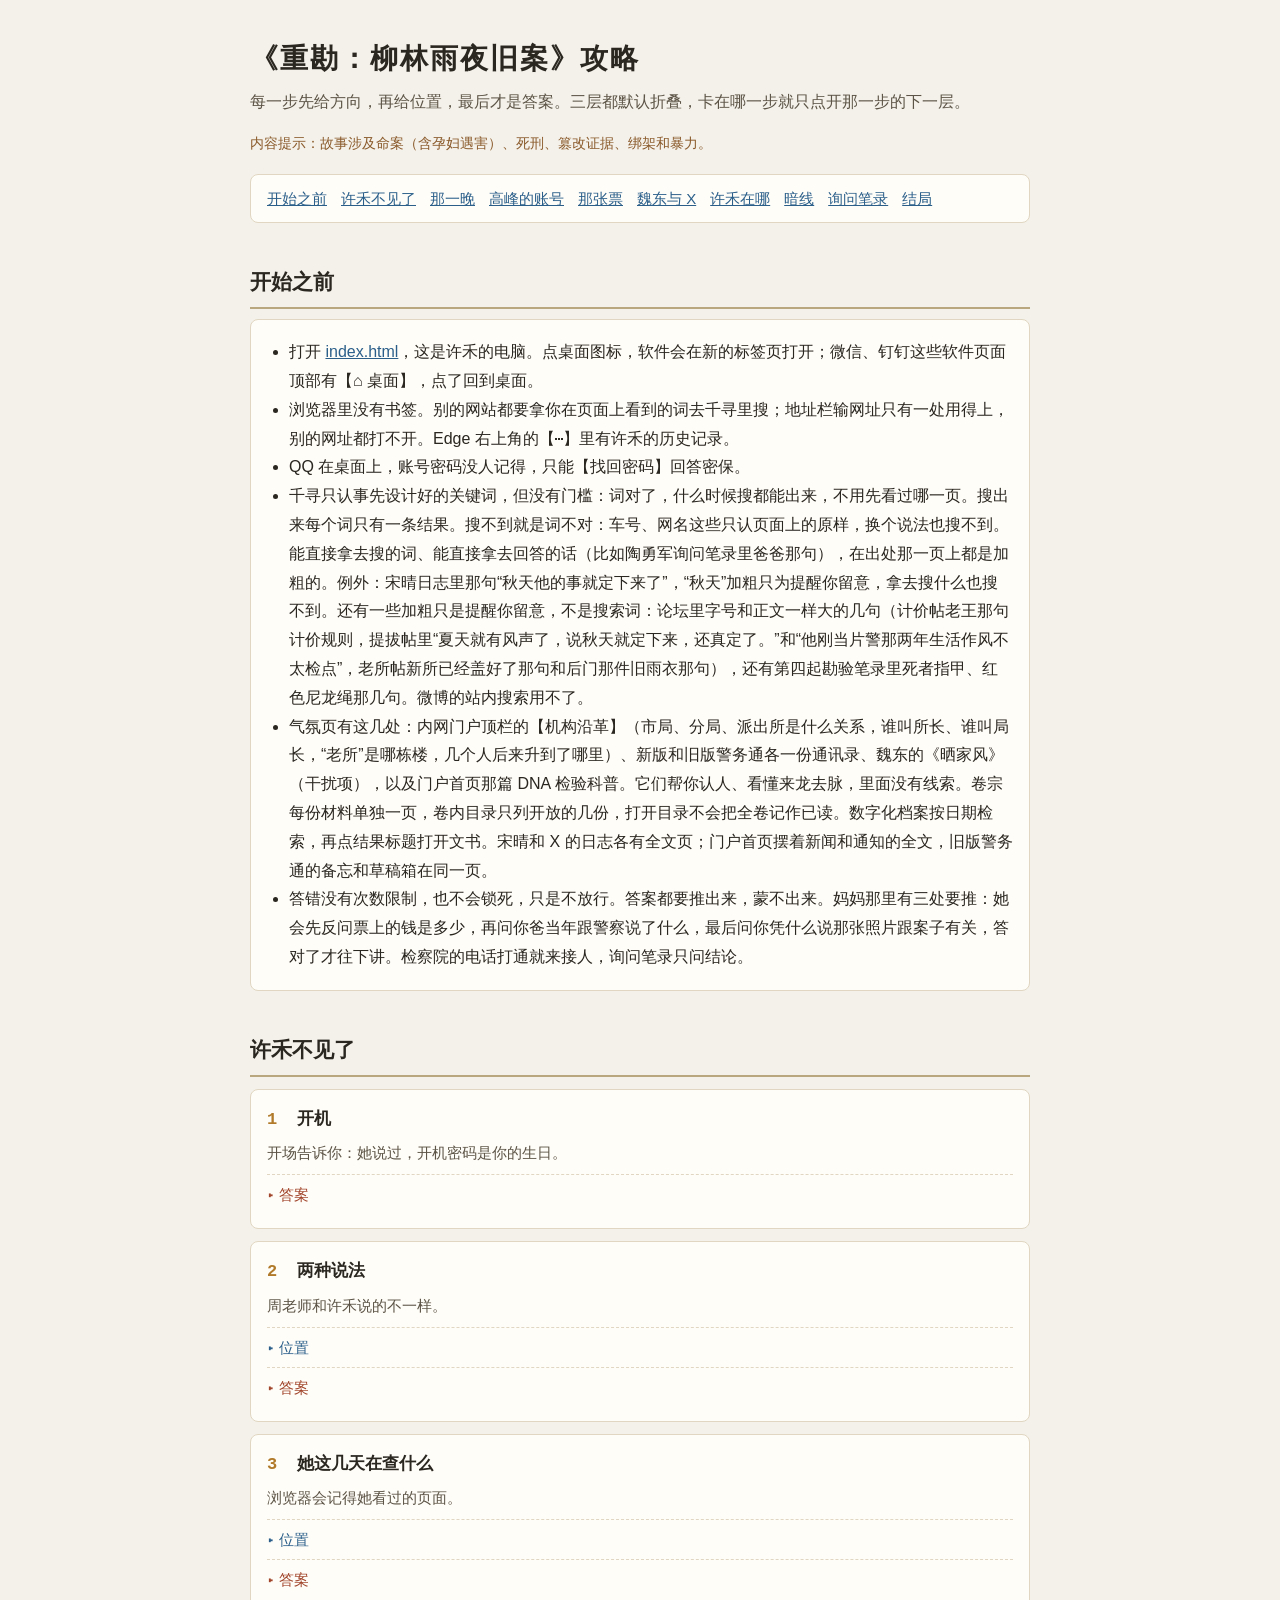
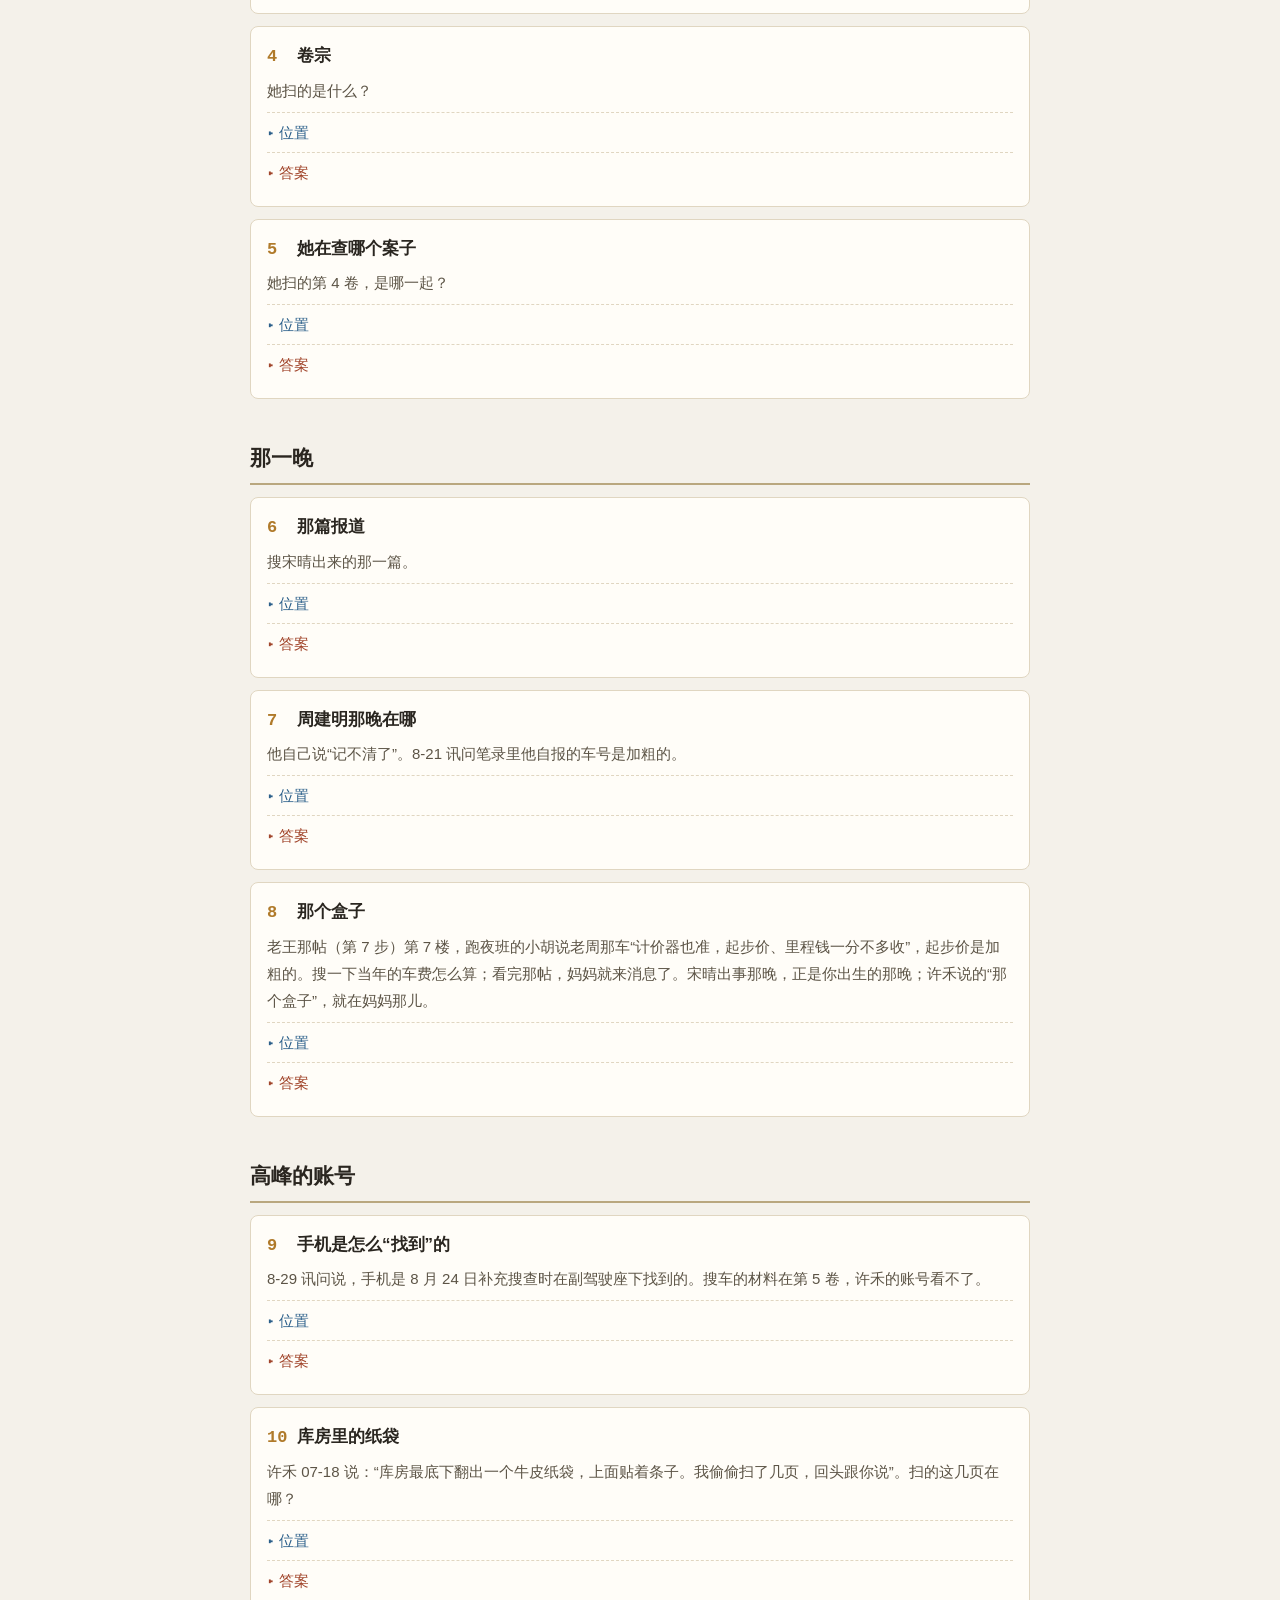
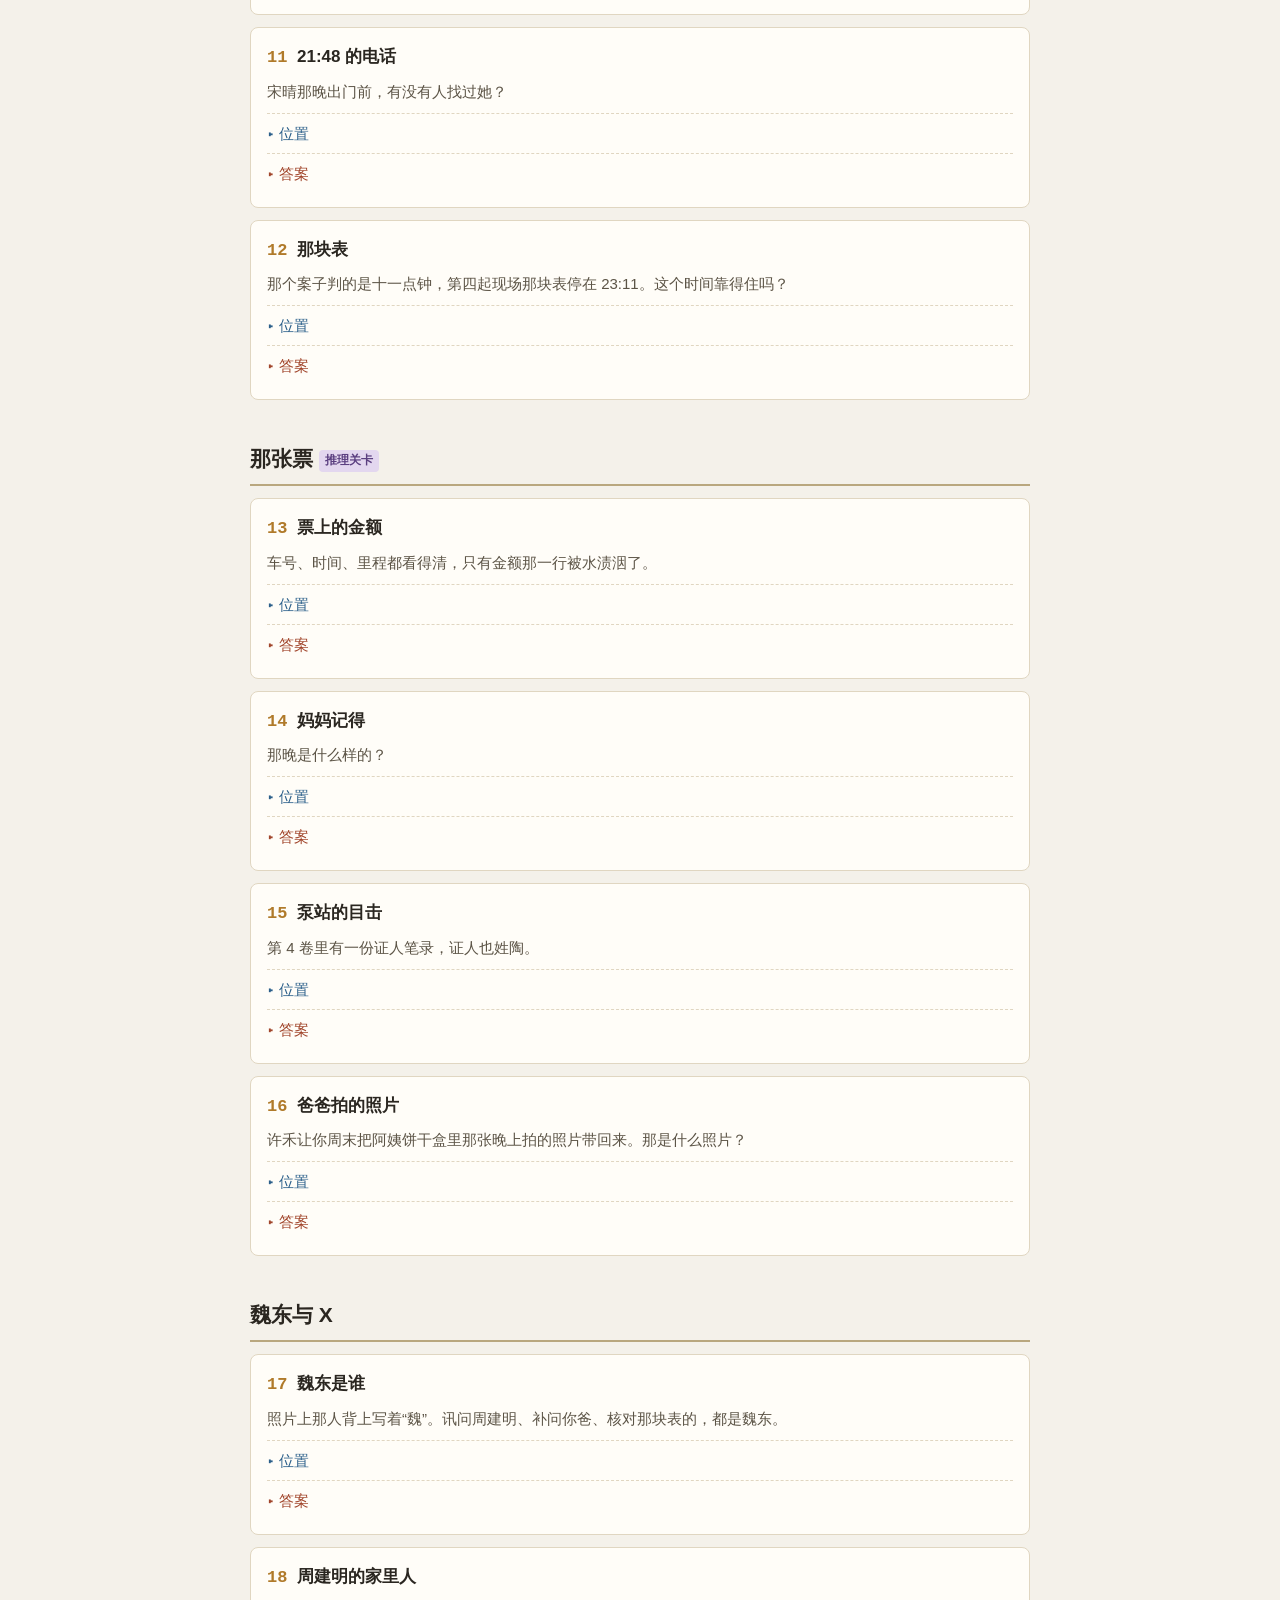
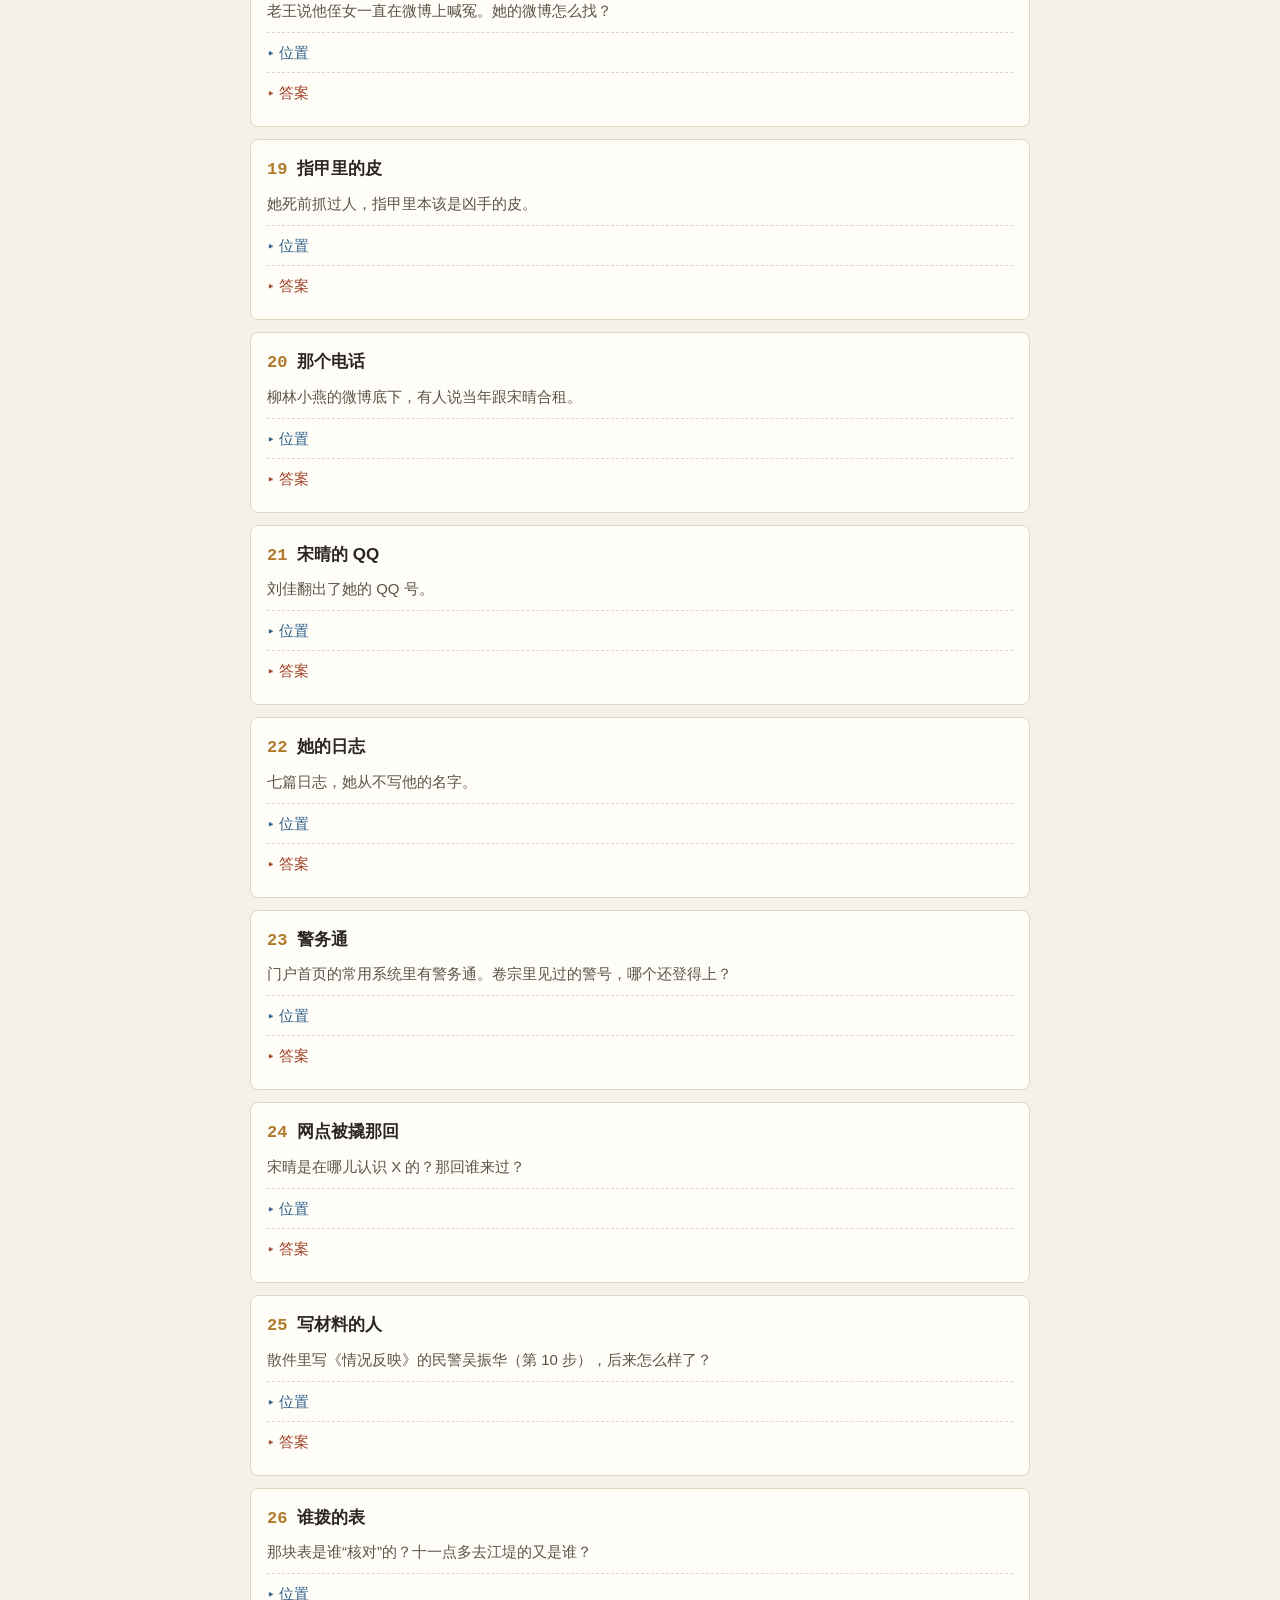
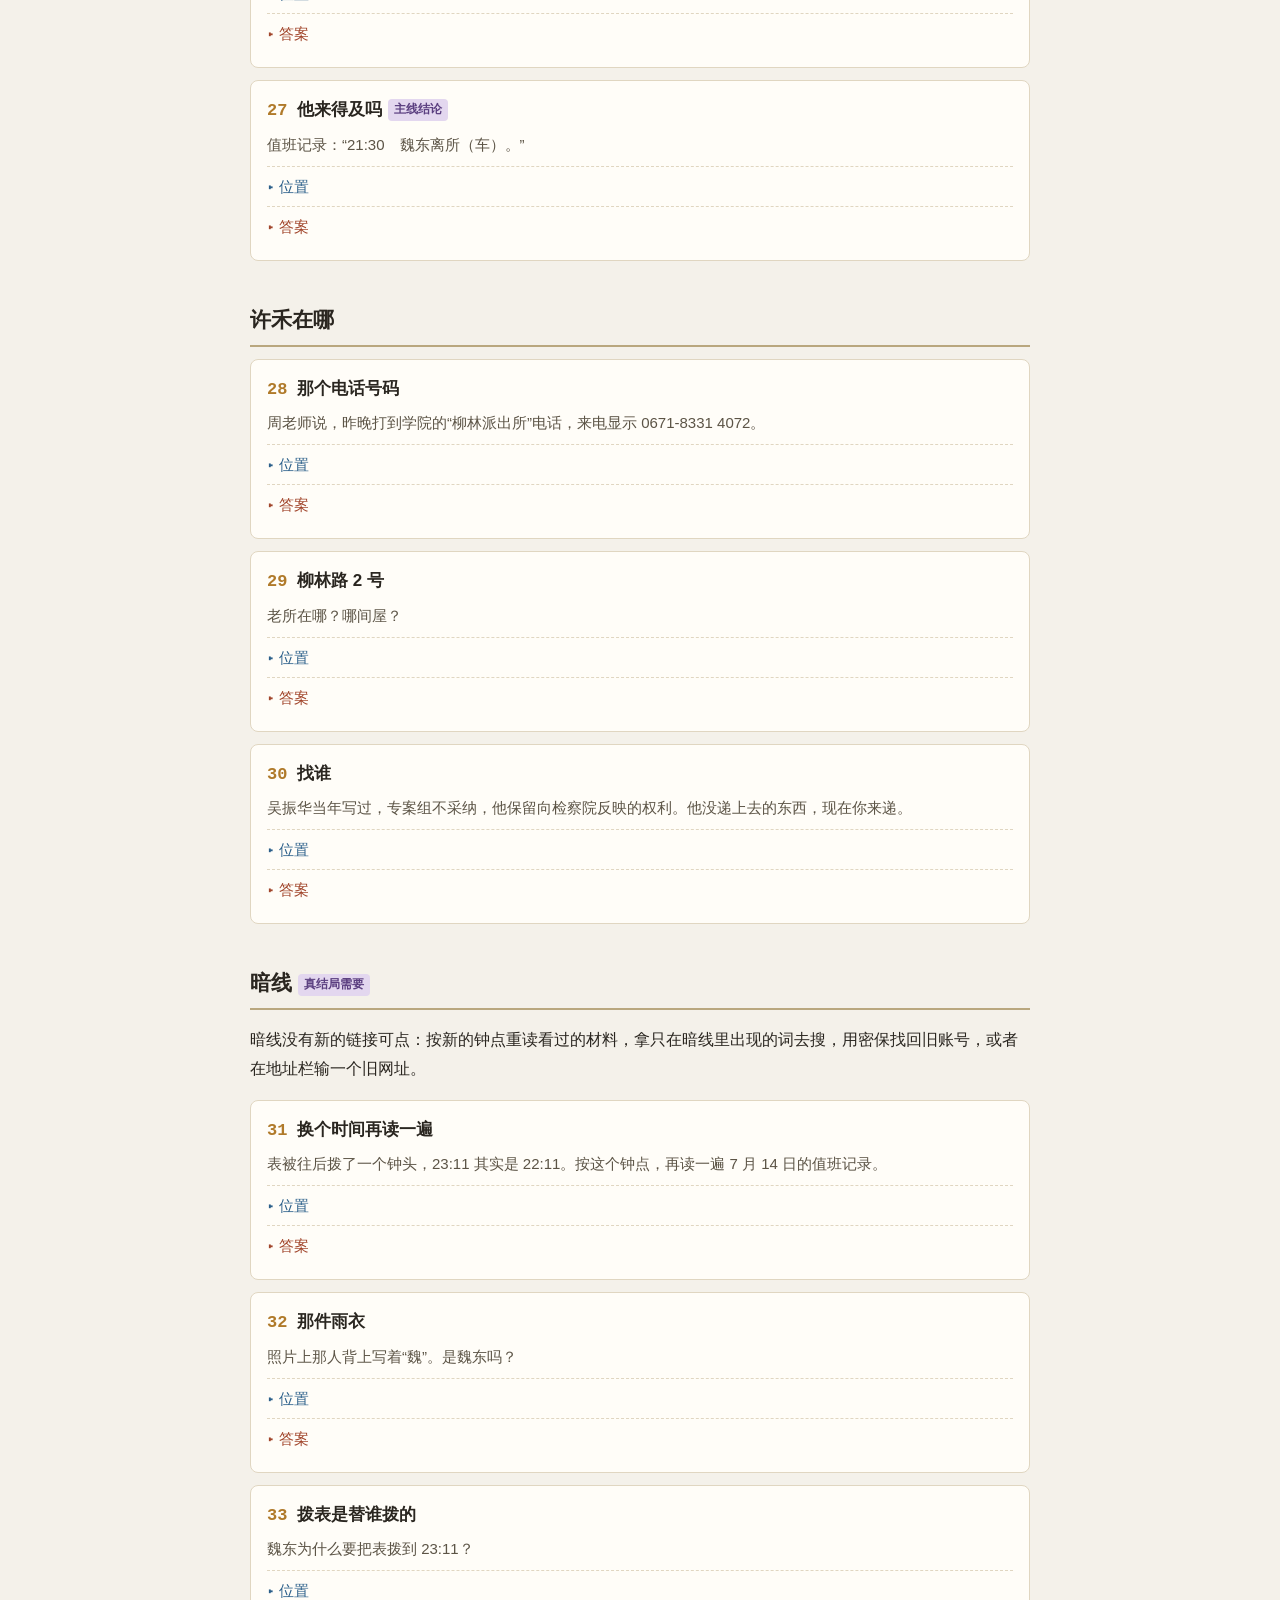
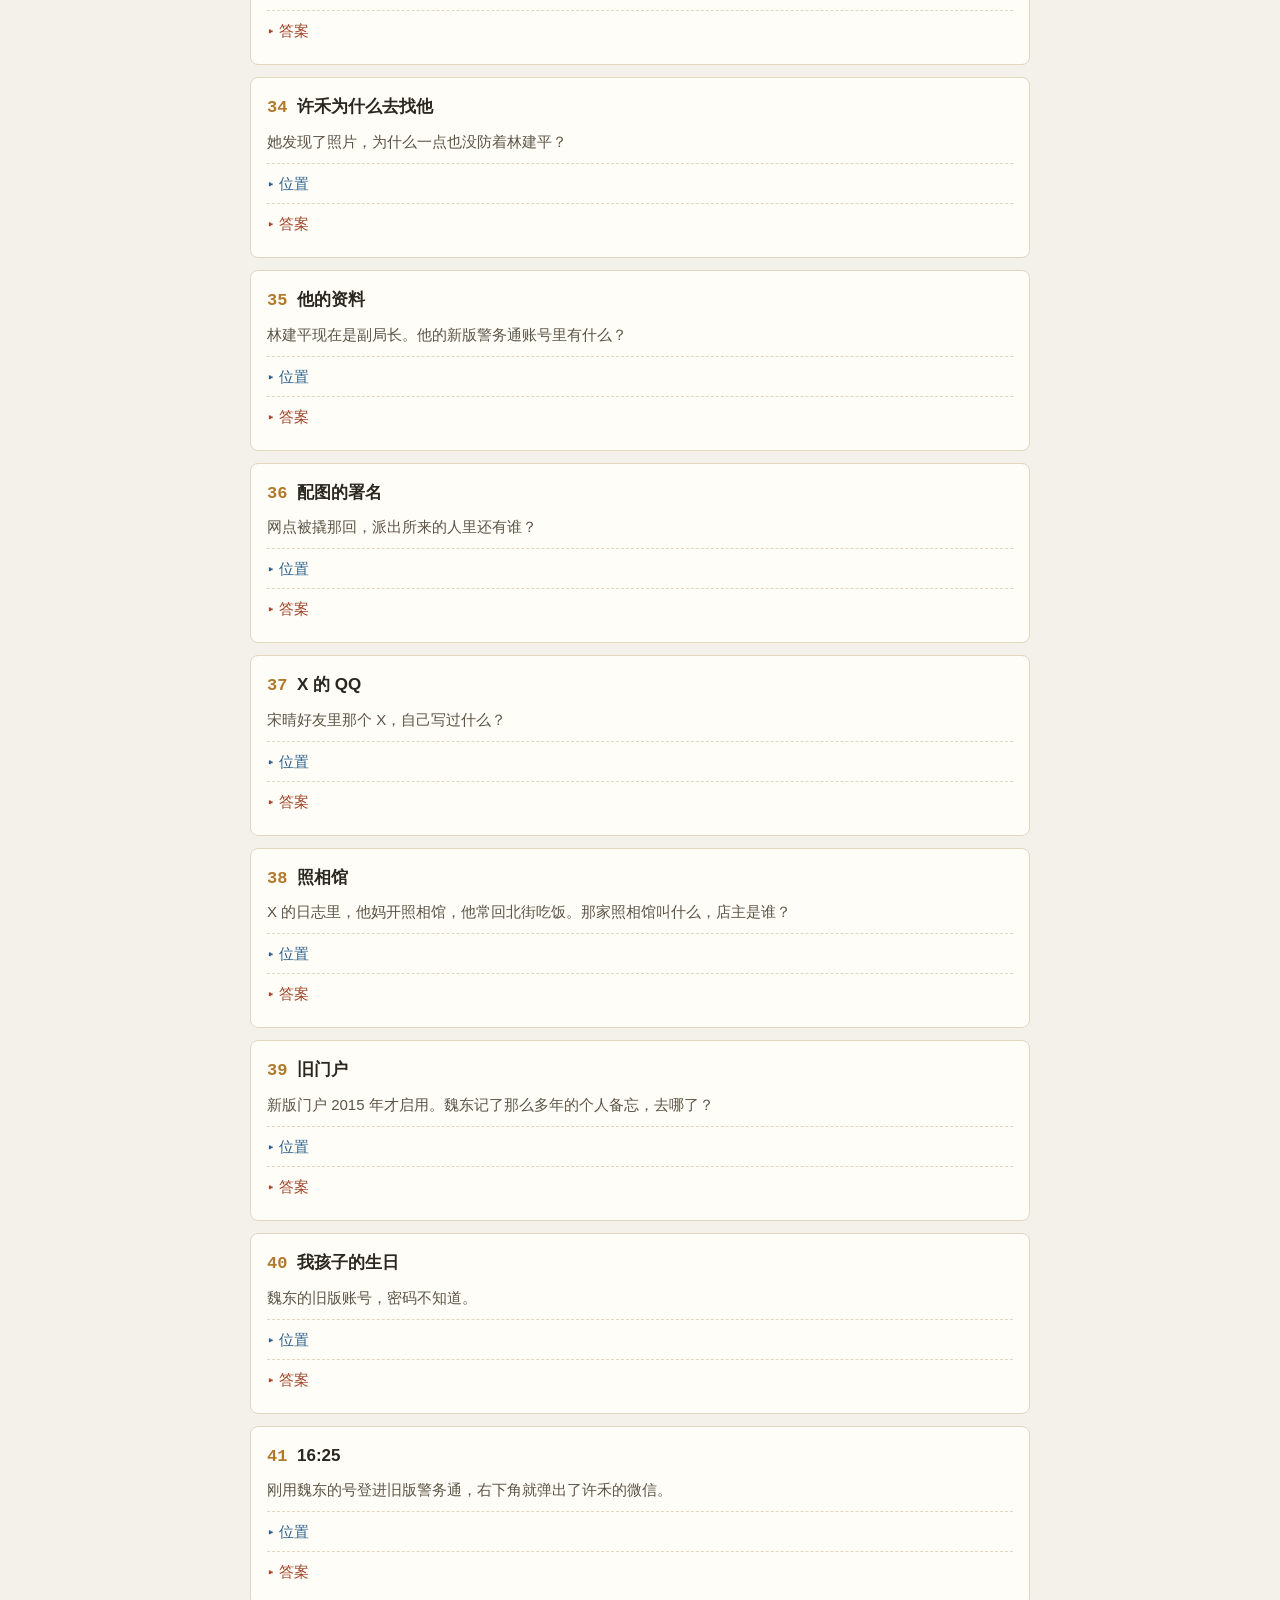
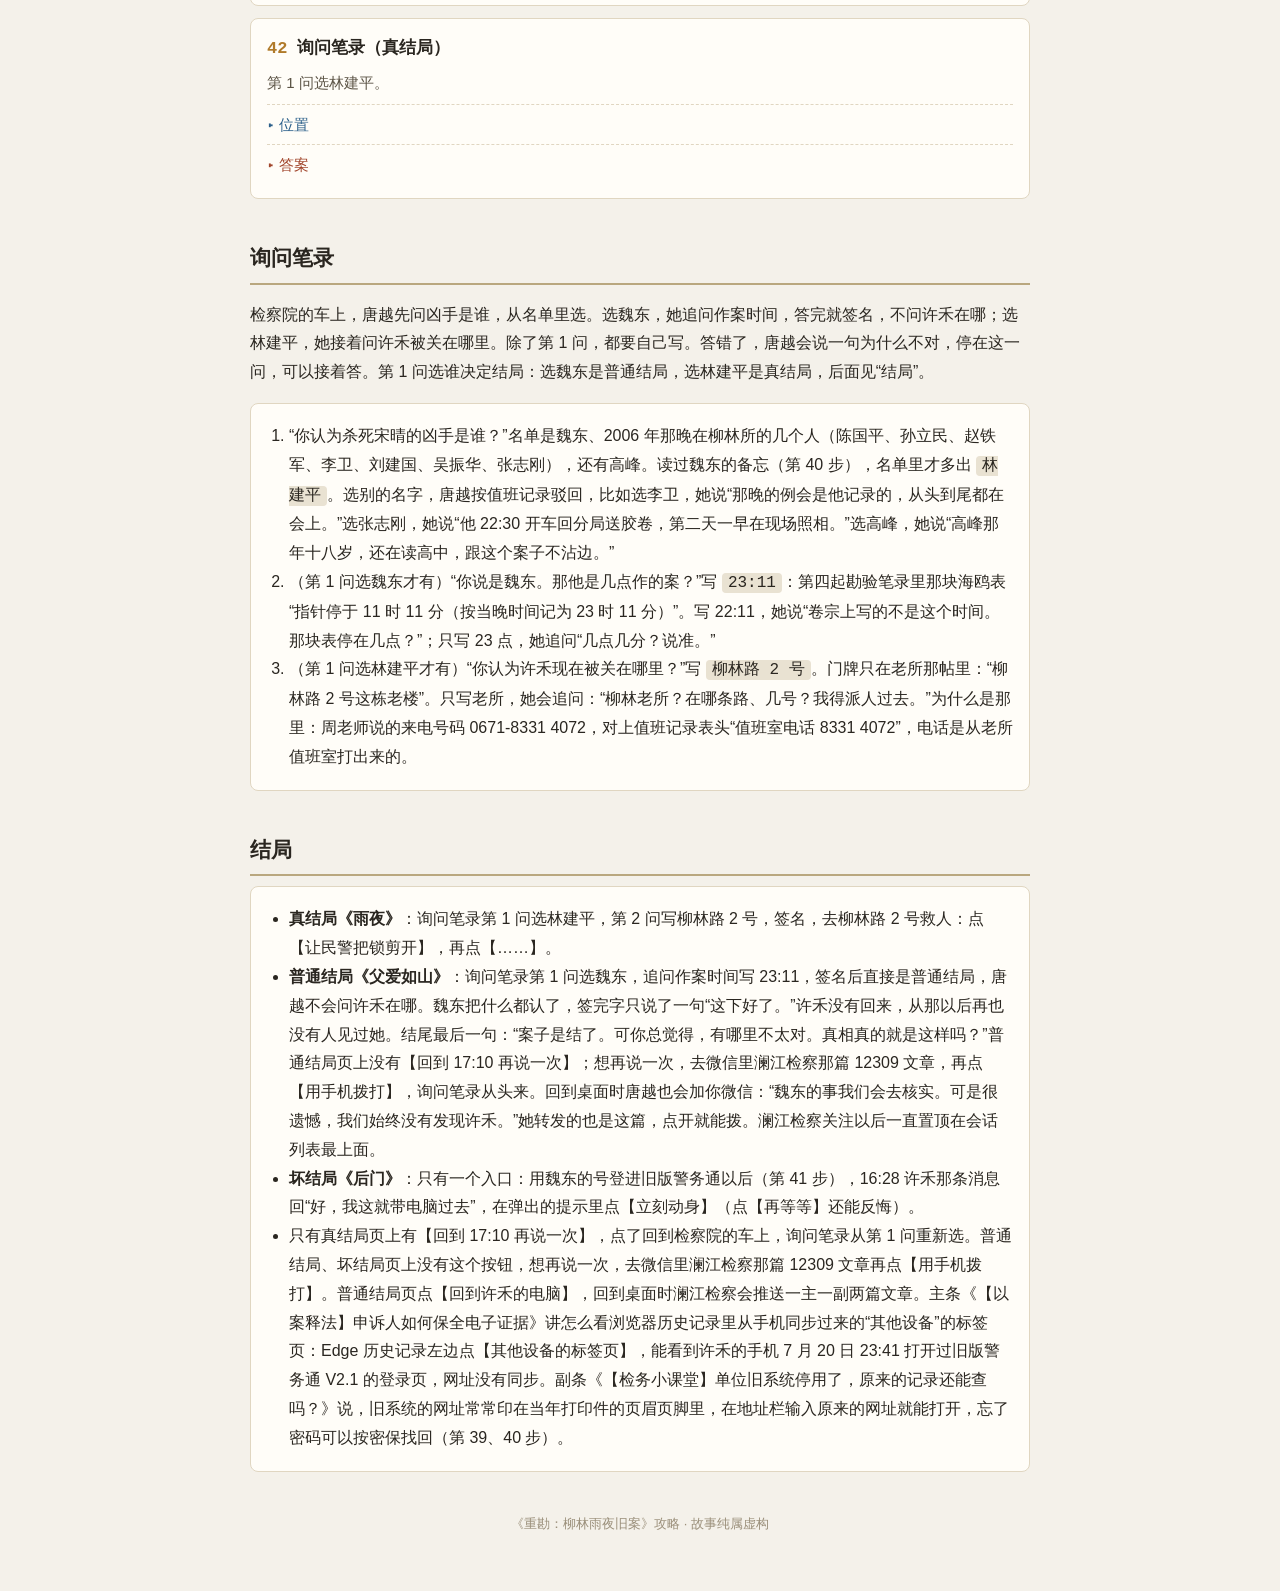
==== walkthrough.html @ bfd16b1c "加攻略页和页面跳转图（游戏里没有入口，转发用）" ====
<!doctype html>
<html lang="zh-CN">
<head>
<meta charset="utf-8">
<meta name="robots" content="noindex">
<meta name="viewport" content="width=device-width, initial-scale=1">
<title>柳林旧案 · 攻略</title>
<style>
body { margin: 0; background: #f4f1ea; color: #2a2620; font: 16px/1.8 "Microsoft YaHei", "PingFang SC", sans-serif; }
.wrap { max-width: 780px; margin: 0 auto; padding: 24px 18px 60px; }
h1 { font-size: 28px; margin: 10px 0 4px; letter-spacing: 2px; }
h2 { font-size: 21px; margin: 40px 0 10px; padding-bottom: 6px; border-bottom: 2px solid #b9a77f; }
h3 { font-size: 17px; margin: 0 0 4px; }
a { color: #2b5f8a; }
code { background: #e9e2d2; border-radius: 4px; padding: 1px 6px; font-family: Consolas, "Microsoft YaHei", monospace; }
.lead { color: #5c5446; margin: 4px 0; }
.cw { font-size: 14px; color: #8a5a2b; }
.toc { background: #fffdf8; border: 1px solid #e0d6c1; border-radius: 8px; padding: 10px 16px; margin: 18px 0; font-size: 15px; }
.toc a { margin-right: 14px; white-space: nowrap; }
.step { background: #fffdf8; border: 1px solid #e0d6c1; border-radius: 8px; padding: 14px 16px; margin: 12px 0; }
.step .no { display: inline-block; min-width: 30px; color: #b07a2a; font-family: Consolas, monospace; }
.goal { margin: 0 0 8px; color: #5c5446; font-size: 15px; }
details { border-top: 1px dashed #e0d6c1; padding: 6px 0; }
details > summary { cursor: pointer; color: #2b5f8a; font-size: 15px; list-style: none; }
details > summary::-webkit-details-marker { display: none; }
details > summary::before { content: '▸ '; }
details[open] > summary::before { content: '▾ '; }
details.ans > summary { color: #a1452b; }
details p, details li { margin: 6px 0; }
.box { background: #fffdf8; border: 1px solid #e0d6c1; border-radius: 8px; padding: 12px 16px; }
.box ul, .box ol { padding-left: 22px; margin: 6px 0; }
.tag { display: inline-block; font-size: 12px; background: #e3d7ef; color: #5b3f80; border-radius: 4px; padding: 0 6px; margin-left: 6px; vertical-align: 2px; }
footer { margin-top: 40px; text-align: center; color: #9a8f7a; font-size: 13px; }
@media (max-width: 600px) { body { font-size: 15px; } h1 { font-size: 24px; } }
</style>
</head>
<body>
<div class="wrap">
<h1>《重勘：柳林雨夜旧案》攻略</h1>
<p class="lead">每一步先给方向，再给位置，最后才是答案。三层都默认折叠，卡在哪一步就只点开那一步的下一层。</p>
<p class="cw">内容提示：故事涉及命案（含孕妇遇害）、死刑、篡改证据、绑架和暴力。</p>
<div class="toc"><a href="#before">开始之前</a><a href="#a1">许禾不见了</a><a href="#a2">那一晚</a><a href="#a3">高峰的账号</a><a href="#a4">那张票</a><a href="#a5">魏东与 X</a><a href="#a6">许禾在哪</a><a href="#a7">暗线</a><a href="#qa">询问笔录</a><a href="#end">结局</a></div>

<h2 id="before">开始之前</h2>
<div class="box"><ul>
<li>打开 <a href="index.html">index.html</a>，这是许禾的电脑。点桌面图标，软件会在新的标签页打开；微信、钉钉这些软件页面顶部有【⌂ 桌面】，点了回到桌面。</li>
<li>浏览器里没有书签。别的网站都要拿你在页面上看到的词去千寻里搜；地址栏输网址只有一处用得上，别的网址都打不开。Edge 右上角的【⋯】里有许禾的历史记录。</li><li>QQ 在桌面上，账号密码没人记得，只能【找回密码】回答密保。</li>
<li>千寻只认事先设计好的关键词，但没有门槛：词对了，什么时候搜都能出来，不用先看过哪一页。搜出来每个词只有一条结果。搜不到就是词不对：车号、网名这些只认页面上的原样，换个说法也搜不到。能直接拿去搜的词、能直接拿去回答的话（比如陶勇军询问笔录里爸爸那句），在出处那一页上都是加粗的。例外：宋晴日志里那句“秋天他的事就定下来了”，“秋天”加粗只为提醒你留意，拿去搜什么也搜不到。还有一些加粗只是提醒你留意，不是搜索词：论坛里字号和正文一样大的几句（计价帖老王那句计价规则，提拔帖里“夏天就有风声了，说秋天就定下来，还真定了。”和“他刚当片警那两年生活作风不太检点”，老所帖新所已经盖好了那句和后门那件旧雨衣那句），还有第四起勘验笔录里死者指甲、红色尼龙绳那几句。微博的站内搜索用不了。</li>
<li>气氛页有这几处：内网门户顶栏的【机构沿革】（市局、分局、派出所是什么关系，谁叫所长、谁叫局长，“老所”是哪栋楼，几个人后来升到了哪里）、新版和旧版警务通各一份通讯录、魏东的《晒家风》（干扰项），以及门户首页那篇 DNA 检验科普。它们帮你认人、看懂来龙去脉，里面没有线索。卷宗每份材料单独一页，卷内目录只列开放的几份，打开目录不会把全卷记作已读。数字化档案按日期检索，再点结果标题打开文书。宋晴和 X 的日志各有全文页；门户首页摆着新闻和通知的全文，旧版警务通的备忘和草稿箱在同一页。</li>
<li>答错没有次数限制，也不会锁死，只是不放行。答案都要推出来，蒙不出来。妈妈那里有三处要推：她会先反问票上的钱是多少，再问你爸当年跟警察说了什么，最后问你凭什么说那张照片跟案子有关，答对了才往下讲。检察院的电话打通就来接人，询问笔录只问结论。</li>
</ul></div>

<h2 id="a1">许禾不见了</h2>
<div class="step"><h3><span class="no">1</span>开机</h3><p class="goal">开场告诉你：她说过，开机密码是你的生日。</p><details class="ans"><summary>答案</summary><p>输入 <code>0714</code>。</p></details></div>
<div class="step"><h3><span class="no">2</span>两种说法</h3><p class="goal">周老师和许禾说的不一样。</p><details><summary>位置</summary><p>微信用你自己的手机扫码登录；钉钉是许禾的工作号，一直登着。</p></details><details class="ans"><summary>答案</summary><p>周老师：“昨晚九点多接到了柳林派出所来电话，电话是 0671-8331 4072，说是许禾涉嫌违规拷贝涉密档案，被带走协助调查了。”“他们说今天下午五点半要来宿舍取她的电脑，她的东西你先别动。”许禾昨天 17:06：“晚上我去档案室一趟，加会儿班。”两种说法有一种是假的。许禾 7 月 15 日一早说：“雨，你生日那条朋友圈的图，我存了一张哈”，又说“不是你，是那个盒子”（第 8 步）。7 月 18 日她还说，库房最底下翻出一个牛皮纸袋，“我偷偷扫了几页，回头跟你说”。这几页电脑里现在找不到，第 10 步才拿得到。</p></details></div>
<div class="step"><h3><span class="no">3</span>她这几天在查什么</h3><p class="goal">浏览器会记得她看过的页面。</p><details><summary>位置</summary><p>Edge 右上角的【⋯】→【历史记录】。</p></details><details class="ans"><summary>答案</summary><p>只剩一条：7 月 20 日 19:02，澜城市公安局内网门户。门户首页把新闻和通知的全文都摆着，其中《柳林派出所旧址 7 月底移交拆除》和《关于旧版警务通历史数据迁移的通知》后面用得上；首页的常用系统里有警务通和数字化档案，要登录才进得去（第 23、26 步）。</p></details></div>
<div class="step"><h3><span class="no">4</span>卷宗</h3><p class="goal">她扫的是什么？</p><details><summary>位置</summary><p>桌面《项目须知.pdf》讲了这个数字化项目；钉钉项目组群顶上的置顶公告，点【文渊加工管理系统 ›】，先到登录页。</p></details><details class="ans"><summary>答案</summary><p>登录页底下是 Microsoft Edge 记住的工号，点【WY0907　许禾】就进了许禾的号。左边【我的任务】里只有第 4 卷，卷内目录开放三份：两份周建明讯问笔录（8-21、8-29）和证人陶勇军的询问笔录，每份都要点开读，打开目录不等于读过。周建明 8-21：开三运的红色夏利，自报车号澜A·T0716；7 月 14 日晚上“城里、柳林、清溪都跑过，下雨天谁招手就拉谁”。8-29 讯问（讯问人魏东，警号 012013）：8 月 24 日在他车副驾驶座下找到宋晴的手机，宋晴的母亲宋玉兰已经辨认过。陶勇军那份第 15 步再说。这两份讯问笔录里加粗的“宋晴”“魏东”和车号，都能拿去千寻搜（车号见第 7 步）；读完 8-21 笔录，右下角还会弹出妈妈的微信（第 8 步）。</p></details></div>
<div class="step"><h3><span class="no">5</span>她在查哪个案子</h3><p class="goal">她扫的第 4 卷，是哪一起？</p><details><summary>位置</summary><p>第 4 卷 8-29 讯问。</p></details><details class="ans"><summary>答案</summary><p>第四起：2006 年 7 月 14 日夜里，宋晴死在柳林江堤。七月十四日夜里，正是你出生的那晚。千寻搜 <code>宋晴</code>：只出一条结果，2006-07-16 澜城晚报那篇《柳林江堤又一女子遇害》（下一步）。</p></details></div>
<h2 id="a2">那一晚</h2>
<div class="step"><h3><span class="no">6</span>那篇报道</h3><p class="goal">搜宋晴出来的那一篇。</p><details><summary>位置</summary><p>千寻搜 <code>宋晴</code> 的那条结果，点开。</p></details><details class="ans"><summary>答案</summary><p>《柳林江堤又一女子遇害》（澜城晚报 2006-07-16）：死者宋晴，24 岁，信用社职员；“据警方初步推断，死者遇害时间在 14 日晚 11 时左右，确切时间要等尸检结果”；前一晚下了一夜雨。文末一句，专案组组长魏东表示：“江堤上的那些雨夜，我们一个也不会忘。”报道最底下一行写着刊在哪天哪版，后面是【数字报 · 过刊检索（2005—2015）】：点进去是晚报的过刊检索，页面上提示一般新闻都会隔天见报。现在还用不上，第 24 步再来。</p></details></div>
<div class="step"><h3><span class="no">7</span>周建明那晚在哪</h3><p class="goal">他自己说“记不清了”。8-21 讯问笔录里他自报的车号是加粗的。</p><details><summary>位置</summary><p>第 4 卷 8-21 讯问笔录里加粗的车号“澜A·T0716”。千寻搜车号 <code>T0716</code>（或 <code>0716</code>），读过 8-21 讯问笔录就搜得到；搜周建明的名字什么也搜不到。</p></details><details class="ans"><summary>答案</summary><p>只出一条：柳林论坛《江堤案的抓到了！是开出租的》。的哥老王说：“就是开 T0716 那辆红夏利的老周，看他平时话不多，拉活儿也不挑。”又说：“就是14号那晚下暴雨，我听老周在对讲机里骂了一路，说拉了个要生的去县里，弄得座套都湿了。这事我跟来问话的警察也说过”。14 号那晚，就是你出生的那天晚上。第 18 楼说他侄女在外地打工，在微博上叫“柳林小燕”，一直说她大伯是冤枉的（第 18 步）。</p></details></div>
<div class="step"><h3><span class="no">8</span>那个盒子</h3><p class="goal">老王那帖（第 7 步）第 7 楼，跑夜班的小胡说老周那车“计价器也准，起步价、里程钱一分不多收”，起步价是加粗的。搜一下当年的车费怎么算；看完那帖，妈妈就来消息了。宋晴出事那晚，正是你出生的那晚；许禾说的“那个盒子”，就在妈妈那儿。</p><details><summary>位置</summary><p>回到 Edge，在千寻搜 <code>起步价</code>（或 <code>车费</code>、<code>计价</code>），只出一条：柳林论坛《问一下，出租车票上打的时间准不准？》。点开这帖，右下角会弹出妈妈的微信：“你外婆看见你生日发的那张照片，非说那个饼干盒是她当年给我装喜糖的。”点开和妈妈的对话，顺着问“对了妈，我出生那天晚上的事，你再跟我说说？”（点输入框就能选）。妈妈会拍一张照片发过来，点开会在照片查看器里打开，能放大。</p></details><details class="ans"><summary>答案</summary><p>计价帖第 8 楼，的哥老王把当年的价说得清清楚楚，那一句是加粗的（第 13 步用）。妈妈说：“怎么突然问这个。”“那天晚上的车票我一直留着，跟你的出生证明放在一个饼干盒里。我给你拍一张。”照片上是你的出生纪念盒：手环、脚印卡、清溪县人民医院的住院收据、红包、接种证，左上角还有一张晚上拍的小照片，红包底下压着一张出租车票。照片底下有一行说明，说金额那一行被一块水渍洇了，看不清。车票上的车号是澜A·T0716，和第 4 卷里周建明自报的车号一样：那晚送妈妈去县医院的，就是周建明那辆车。妈妈接着问：“你看看票上的钱，都洇没了。你说是多少？”这个数要按当年的价自己算（第 13 步），算出来再回她（第 14 步）。当年的车费怎么算，就看计价帖老王那句。</p></details></div>
<h2 id="a3">高峰的账号</h2>
<div class="step"><h3><span class="no">9</span>手机是怎么“找到”的</h3><p class="goal">8-29 讯问说，手机是 8 月 24 日补充搜查时在副驾驶座下找到的。搜车的材料在第 5 卷，许禾的账号看不了。</p><details><summary>位置</summary><p>加工系统右上角点自己的名字 →【切换账号】，回到登录页。Edge 只记着许禾的工号（高峰昨天在钉钉里让许禾把浏览器里存的号删了），高峰的工号得自己输：桌面《项目须知.pdf》的“人员与分工”里写着项目经理“高峰（WY0103）”。钉钉里点高峰的名字看名片。密码输错一次，登录页提示工号或密码错误，下面多一行他自己设的密码提示：闺女生日。</p></details><details class="ans"><summary>答案</summary><p>工号 <code>WY0103</code>。名片写着“糖糖她爸 · 2019.11.6 起持证上岗”：2019 年 11 月 6 日起当上糖糖她爸，这天就是闺女的生日。密码 <code>20191106</code>。登录后点左边的【限制查阅卷】：第 3 卷开放两份（第 12 步），第 5 卷开放三份，每份都点开读；第 6 卷那一行写着侦查工作卷不对加工方开放，由市局档案处数字化后放在内网门户（第 26 步）。第 5 卷《搜查笔录（周建明住处、车辆）》：8-21 第一次搜车，“副驾驶座固定螺栓锈蚀，未拆检”；周建明在 8-29 也说“那座椅是死的，而且螺丝锈住了，根本拆不下来，底下我也从来没掏过。”《物证清单》里那部手机（06-118）的提取人是魏东。第一次搜车没拆的座位底下，三天后补查翻出了被害人的手机。主线读到这里，会觉得手机是后来放进去的；怎么进的车，要到魏东自己的备忘里才说得清（第 40 步）。</p></details></div>
<div class="step"><h3><span class="no">10</span>库房里的纸袋</h3><p class="goal">许禾 07-18 说：“库房最底下翻出一个牛皮纸袋，上面贴着条子。我偷偷扫了几页，回头跟你说”。扫的这几页在哪？</p><details><summary>位置</summary><p>桌面上的【下载】文件夹里有个散件扫描.zip（已加密），修改日期 2026/07/18 17:52，是许禾那天下午存的。双击它要密码，压缩包注释只写了四个字：宋晴电话。</p></details><details class="ans"><summary>答案</summary><p>宋晴的号码全卷只出现在一处：第 5 卷《宋晴手机通话记录》上面那张调取证据通知书（第 9 步用高峰的号才看得到），“用户 13578246201（机主宋晴）”。通话详单里对方号码都打了星号，只有机主自己的号码是全的。密码 <code>13578246201</code>（中间带空格、横线也行）。打开是 2006 年 8 月 30 日柳林派出所民警吴振华写给专案组的《情况反映》，一页纸。他反映了四点：周建明不认第四起，第四起的左脚鞋也没找到；不能排除有同伙，此人对前三起的作案手法十分清楚；7 月 14 日晚上他在所里备勤，当晚谁出去过、几点出去、几点回来，所里的值班记录上都记着，建议调阅当晚值班记录（第 26 步去数字化档案里找）；没有别的证据，建议第四起暂不结案、重新排查。末尾还有一句：专案组如不采纳，本人保留向检察院反映的权利，检察院是加粗的（第 30 步用）。批示“此件不入卷”，签名潦草看不清。谁对前三起的作案手法那么清楚，要到后面对上（第 37 步）。吴振华后来怎么样了，第 25 步再说（第 5 卷搜查证上他的名字是加粗的）。</p></details></div>
<div class="step"><h3><span class="no">11</span>21:48 的电话</h3><p class="goal">宋晴那晚出门前，有没有人找过她？</p><details><summary>位置</summary><p>第 5 卷《宋晴手机通话记录》。</p></details><details class="ans"><summary>答案</summary><p>21:48 打进来一个电话，139****2581，通话 40 秒；备注说这是神州行预付费卡，机主无法查明，“此号由专案组组长魏东负责追查，查无结果”。22:06 她的手机最后一次出现在江堤基站，之后再没有记录。18:02 那通是同事刘佳打的（第 20 步）。页面最上面那行打印页眉先记着，第 39 步要用。</p></details></div>
<div class="step"><h3><span class="no">12</span>那块表</h3><p class="goal">那个案子判的是十一点钟，第四起现场那块表停在 23:11。这个时间靠得住吗？</p><details><summary>位置</summary><p>高峰的号能看第 3 卷两份：《第三起勘验、尸检（曹敏）》和《第四起现场勘验笔录（宋晴，附照片 7）》，照片 7 附在勘验笔录最后。</p></details><details class="ans"><summary>答案</summary><p>第四起勘验：表停在 11:11（按当晚记为 23:11），“表冠弯折外露、呈拔出状态”，“手表时间经现场指挥核对”，现场指挥是魏东。照片 7 上看得见那枚拔出来、弯掉的表冠。专案组定的 23 时许，和这块表对得上：陶勇军那份询问笔录里，魏东说“尸检结论是 23 时许，十点多的情况和本案没有关系。”常识：手表的表冠拔出来，指针就能拨。这块表的表冠是拔出来的，停的时间靠不住。再加上 21:48 的电话、22:06 的最后定位：表被人往后拨了一个钟头，真正的时间是十点多。第 16 步看爸爸那张照片时要记着：人死在十点多，表上的 23:11 是拨出来的。第三起那份先记住勘验人一栏，第 23 步要用。</p></details></div>
<h2 id="a4">那张票<span class="tag">推理关卡</span></h2>
<div class="step"><h3><span class="no">13</span>票上的金额</h3><p class="goal">车号、时间、里程都看得清，只有金额那一行被水渍洇了。</p><details><summary>位置</summary><p>照片放大，看红包底下那张车票。照片只能放大，金额调不出来，只能按当年的价自己算。计价规则在第 8 步那帖《问一下，出租车票上打的时间准不准？》第 8 楼，老王那句是加粗的。</p></details><details class="ans"><summary>答案</summary><p>车票上是：车号澜A·T0716，日期 2006-07-14，上车 21:26，下车 22:13，单价 2.00，里程 41.6km，金额看不清。论坛那帖，的哥老王说票上的时间“准的。计价器的时钟是客管处统一校的，我们自己改不了。差也就差一两分钟”；他还记得当年的价：“零六年三运的起步价我记得：8 块管 3 公里，往后每公里 2 块，再加 1 块燃油附加；晚上十点以后上车的，整单加两成。票上的车费按块四舍五入。”按这个算：8 + (41.6 − 3) × 2 + 1 = 86.2，四舍五入是 86 元。21:26 上车，不到十点，不加两成（22:13 是下车时间，不算）；照下车时间加两成算出的 103 是陷阱。第 8 步妈妈问的就是这个数，下一步回她。</p></details></div>
<div class="step"><h3><span class="no">14</span>妈妈记得</h3><p class="goal">那晚是什么样的？</p><details><summary>位置</summary><p>回到和妈妈的对话。第 8 步她发来照片以后问：“你看看票上的钱，都洇没了。你说是多少？”这时输入框可以直接打字。</p></details><details class="ans"><summary>答案</summary><p>答 <code>86</code>（第 13 步算出来的）。答 103、86.2 她都说“不对。那么多钱，我记得清清楚楚。”，可以接着答。答对了她说“……八十六。你怎么算出来的。”，接着讲：“我记得那天下大雨，晚上九点多我开始肚子疼，然后打了个车往县医院赶，到了没一个钟头你就出来了。”“司机是个话不多的师傅，一路开得飞快，到了还帮我把包拎上台阶。车钱八十六，你爸心疼了好几天。”盒子里的住院收据是清溪县人民医院的，入院日期 2006 年 7 月 14 日。老王、车票、妈妈说的是同一趟车：那晚十点前后，周建明在去清溪县医院的路上。</p></details></div>
<div class="step"><h3><span class="no">15</span>泵站的目击</h3><p class="goal">第 4 卷里有一份证人笔录，证人也姓陶。</p><details><summary>位置</summary><p>第 4 卷《证人陶勇军（柳林泵站职工）询问笔录》。读过它、又答对了车费，妈妈会自己发来微信（右下角弹出）：“雨，你上回问你出生那天晚上的事，我这两天老想起你爸。”“那年秋天，泵站那边来过警察，专门问他那天晚上的事。”</p></details><details class="ans"><summary>答案</summary><p>笔录是 7 月 20 日补问的，询问人魏东，只问 23 时前后。陶勇军说那晚在柳林泵站防汛值班，“一个钟头就隔着窗户拍一回”，“十点多倒是过去一个人，好像往南走的，也没打伞，主要离得太远，我看不清”（前半句在笔录里是加粗的，回妈妈就用它）；魏东：“尸检结论是 23 时许，十点多的情况和本案没有关系。”陶勇军就是你爸。回妈妈“妈，我在档案里看到爸那天晚上的笔录了。”，她说“档案里还有这个？”，接着问：“那你说说，你爸跟他们说了什么？”照笔录答，比如 <code>他说十点多门口过去一个人</code>，说到十点就算对；答别的（比如说他什么也没看见），她只回“不是这个。”答对了她说：“是啊……他回来跟我念叨了好几回。十点多门口过去一个人，但人家问的是十一点，他说十一点他什么也没看见。”又说出事的宋晴常来家里的铺子改制服。十点多过去的那个人，魏东一句“和本案没有关系”就压了回去。</p></details></div>
<div class="step"><h3><span class="no">16</span>爸爸拍的照片</h3><p class="goal">许禾让你周末把阿姨饼干盒里那张晚上拍的照片带回来。那是什么照片？</p><details><summary>位置</summary><p>不用问。第 15 步那一问答完，又打开过散件扫描（第 10 步，吴振华那份《情况反映》让人开始怀疑第四起另有其人），右下角会弹出妈妈的微信：“饼干盒里那张晚上拍的照片，是你爸拍的。”点开和妈妈的对话，她自己接着讲，不用回答。</p></details><details class="ans"><summary>答案</summary><p>妈妈说：“雨，你上回问你爸那年的事，我这两天一直在想。”“那天晚上下大雨发大水，你爸在柳林泵站防汛值班，走不开，所以我才自己打车去的医院。”“泵站门口有盏大灯照着水位尺，你爸值班的时候隔着窗户拍水位。那张他一直留着，说等你长大了给你看。”“他说拍那张的时候，门口正好过去一个人，看着是个小年轻，一路跑着过去的。”妈妈发来照片，点开放大：右下角印着 '06 7 14 22:19；泵站门口的路上走过一个人，穿着雨衣，背上白漆写着“魏”，左手勾着一只白鞋。这个 22:19 只印在这张照片上。宋晴少的正是左脚那只（勘验：右脚着白色帆布鞋一只，左脚鞋缺失）。表冠被拔出来过，表上的 23:11 靠不住（第 12 步），人是十点多死的，22:19 拎着那只鞋走过泵站门口的就是凶手。主线读到这里，会认定是魏东。</p></details></div>
<h2 id="a5">魏东与 X</h2>
<div class="step"><h3><span class="no">17</span>魏东是谁</h3><p class="goal">照片上那人背上写着“魏”。讯问周建明、补问你爸、核对那块表的，都是魏东。</p><details><summary>位置</summary><p>千寻搜 <code>魏东</code>（或 <code>魏局</code>）。</p></details><details class="ans"><summary>答案</summary><p>只出柳林论坛 2006 年的帖子《咱柳林出去的魏所长，提常务副局长了》：“夏天就有风声了，说秋天就定下来，还真定了。”宋晴日志里“秋天他的事就定下来了”，主线会读成魏东升职（其实只是巧合）。帖子最后一条是 2016 年的回帖：“（2016 年回帖）魏局今年退休了。听说退了以后，每年七月还回柳林。”和第 20 步刘佳在坟前碰见他对得上。倒数第二楼（2015 年回帖）链到纪委网站上魏东自己写的《【晒家风】市公安局常务副局长魏东：清清白白做人，干干净净做事》：1979 年转业当片警，爱人孙秀兰是一中语文老师，女儿魏然 1988 年 6 月 18 日出生。这一篇是气氛页，也是干扰项，第 40 步会用到。</p></details></div>
<div class="step"><h3><span class="no">18</span>周建明的家里人</h3><p class="goal">老王说他侄女一直在微博上喊冤。她的微博怎么找？</p><details><summary>位置</summary><p>老王那帖第 18 楼写着她的网名，是加粗的。第 4 卷 8-21 讯问笔录末尾的户籍情况里有她的真名，可千寻只认网名。</p></details><details class="ans"><summary>答案</summary><p>千寻搜 <code>柳林小燕</code>，出她的微博；搜户籍上的真名（“侄女周小燕，在外地务工。”）什么也搜不到。微博简介：“在外地上班。我大伯叫周建明。”奶奶走前拉着她说“第四个不是你大伯”；大伯忌日那条：“前三个他认了，但第四个他说什么都不认。”2018 年那条：“大伯那本营运日志，就七月那几页被收走，还回来的时候少了一张，就少十四号那一页。”奶奶让她去派出所问过三次。能证明他那晚在哪的东西，被人拿走了一页。</p></details></div>
<div class="step"><h3><span class="no">19</span>指甲里的皮</h3><p class="goal">她死前抓过人，指甲里本该是凶手的皮。</p><details><summary>位置</summary><p>第 3 卷第四起勘验笔录；第 5 卷物证清单。</p></details><details class="ans"><summary>答案</summary><p>勘验：“09 时 10 分，现场指挥协助将尸体移上担架，称右手背被死者指甲划到。”现场指挥就是魏东。物证清单 06-117 的备注：“现场指挥称搬动尸体时被死者指甲划到，内容物已混入；11 月送检 Y 染色体，检出与现场指挥同一父系；不作为证据使用”。魏东自己说被划到了，指甲里验出他那一家的男人也就说得通，能比对凶手的东西就这么作废了。主线读到这里，会更确信是他。内网门户首页的工作动态里有一篇技术处的科普《【警营科普】从“哪一家”到“哪一个”：DNA 检验这二十年》（气氛页）：当年这类检材多半只能验 Y 染色体，只能认到是哪一家的男人，父子、兄弟分不出来；现在能认到具体哪一个人。</p></details></div>
<div class="step"><h3><span class="no">20</span>那个电话</h3><p class="goal">柳林小燕的微博底下，有人说当年跟宋晴合租。</p><details><summary>位置</summary><p>柳林小燕 2016 年 3 月 2 日那条微博（大伯的忌日），点开评论：“我是宋晴在信用社的同事，当年跟她合租。”点她的名字。</p></details><details class="ans"><summary>答案</summary><p>刘佳 2016-07-14：“那天晚上七点多，我俩在楼下米线店吃的晚饭，你要了一碗盖浇饭，吃了一大半。快十点你手机响了，屏幕上就俩字：所里。”宋晴说她这就过去，伞都没拿就跑下楼了。通话详单里 21:48 打来的是 139****2581，宋晴手机上存的名字是“所里”。她 2026-07-14 还写，阿姨走了以后每年只有她去上坟，今年她早到了一会儿，远远看见一个老人在坟前放下一束白菊就走了：“走近了我才认出来，是当年专案组的魏局长。这么多年我才知道，那束白菊一直是魏局长送的。”配了照片（记住这束花的样子，第 38 步用得上）。4 月 3 日她翻出宋晴的 QQ 号 7742156。</p></details></div>
<div class="step"><h3><span class="no">21</span>宋晴的 QQ</h3><p class="goal">刘佳翻出了她的 QQ 号。</p><details><summary>位置</summary><p>桌面上的 QQ，登录框底下有一行浅灰的小字：不知道密码？可以尝试找回密码。点【找回密码】→ 输 <code>7742156</code>，点【下一步】，密保问题是“我的柜员号是多少？”，答错只提示答案不正确。</p></details><details class="ans"><summary>答案</summary><p>第 5 卷物证清单第一项：06-113 工作牌（柳林信用社，宋晴，柜员号 0219），随卷存档。答 <code>0219</code>。登录后，好友分组【我的好友】里有个只叫 X 的号，最后在线 2006-07-14，签名“红灯一开，人的脸都是红的。”好友列表和资料卡上都没有它的号码，号码在她的日志里（第 24 步）。这个号第 37 步再来找。点面板底下的【★ QQ 空间】看她的日志。</p></details></div>
<div class="step"><h3><span class="no">22</span>她的日志</h3><p class="goal">七篇日志，她从不写他的名字。</p><details><summary>位置</summary><p>空间首页只显示最近三篇，七篇全文都在【日志】里。</p></details><details class="ans"><summary>答案</summary><p>“他不让我在空间里写他的名字，不写就不写”；“他家里的事很复杂”；“秋天他的事就定下来了”（“秋天”是加粗的，秋天定下来的到底是谁的事，第 35、37 步对上）；“两道杠”；7-13“他说明晚九点多给我打电话。他不来，我就去他单位闹”；网点被撬那天“派出所来了好几个人”，8 月 5 日补记“后来其中一个民警又单独来过两次”；《去江堤拍柳树》里“他说那棵树比派出所还老”。她的“他”就是好友里那个 X。《情人节》那篇末尾，她跟他说他像《嫌疑犯X的献身》里的 X，“晚上一看，他 QQ 的名字改成了 X。”她觉得他大概只能当这样的 X，在背后默默帮着她。他是所里的人，家里的事很复杂，秋天要定下来。看起来就是 2006 年 10 月升常务副局长、当过柳林派出所所长的魏东。</p></details></div>
<div class="step"><h3><span class="no">23</span>警务通</h3><p class="goal">门户首页的常用系统里有警务通。卷宗里见过的警号，哪个还登得上？</p><details><summary>位置</summary><p>Edge 历史记录里的内网门户（第 3 步），首页常用系统里点【· 警务通】。登录页写着用户名是警号，初始密码与警号相同，离退休人员账号已停用。登录框下面还有一条系统公告，说旧版警务通的网址保持不变（第 39 步用得上）。看过的卷宗里有三个警号：8-29 讯问的讯问人一栏是魏东 012013、李卫 012106；第三起勘验笔录的勘验人一栏是林建平 013027、李卫 012106。</p></details><details class="ans"><summary>答案</summary><p>魏东 2016 年退休，用 012013 登录提示该账号已停用（离退休人员）；李卫的号也登不进去。林建平现在是副局长（门户新闻里有），号还能用：用户名 <code>013027</code>。可初始密码 013027 已经改了，登录会提示该账号已修改初始密码。新密码在钉钉里：7 月 21 日他让许禾替他点验收，“系统还是那个账号”，许禾说“林局，您那个号的密码是多少，我没记住……”，他回“跟我钉钉号一样。”点他的名字或头像看名片，钉钉号 linjp1980：密码 <code>linjp1980</code>。进去是林建平的站内消息，只列 2015 年以后的，页头说 2004—2015 年的历史消息正在从旧版迁移、迁移完成前可登录旧版系统只读查询，新版里却没有通往旧版的链接（第 39 步）。顶栏的【通讯录】是 2026 年 7 月的局内人员（局领导、机关处室、柳林分局），帮你认人，没有线索。登录页和登录后的页面是分开的，登着也能打开登录页换号；【注销】回登录页。登着警务通，门户的数字化档案才进得去（第 26 步），警务通顶栏也多了一个【数字化档案 ↗】，点了直接在新标签页打开；他的个人资料第 35 步再看。这个号登进去只能看，不会惊动谁。</p></details></div>
<div class="step"><h3><span class="no">24</span>网点被撬那回</h3><p class="goal">宋晴是在哪儿认识 X 的？那回谁来过？</p><details><summary>位置</summary><p>宋晴日志《网点被撬了》，日期 2005-07-28 是加粗的。第 6 步那篇报道文末点【数字报 · 过刊检索】，日志里也写着晚报的记者来问过，说明天见报，页面提示一般新闻都会隔天见报：输入 <code>2005-07-29</code>。</p></details><details class="ans"><summary>答案</summary><p>日志：网点被撬那天，派出所来了好几个人，其中一个后来又单独来过两次；8 月 5 日的补记还写着：“第二回走的时候，他在我的便签纸上写了个 QQ 号。我没敢存进手机，顺手贴在了柜台的显示器边上，跟一堆业务便签混在一块儿，谁也看不出来。”（号码在哪，第 37 步说）晚报 2005《柳林信用社网点夜间被撬》：“柳林派出所所长魏东带队赶到现场勘查。”主线读成魏东。配图是被撬开的自助银行铁门，底下的署名第 36 步再看。</p></details></div>
<div class="step"><h3><span class="no">25</span>写材料的人</h3><p class="goal">散件里写《情况反映》的民警吴振华（第 10 步），后来怎么样了？</p><details><summary>位置</summary><p>第 5 卷《搜查笔录（周建明住处、车辆）》前面的搜查证：“兹派我局侦查员赵铁军、李卫、刘建国、吴振华”，吴振华的名字是加粗的，千寻搜 <code>吴振华</code>。</p></details><details class="ans"><summary>答案</summary><p>清溪老吴的微博，简介“吴振华。退休了，钓钓鱼。”2025-07-14：“又是七月十四。下了一天雨，膝盖疼，鱼也没钓成。那年也是这样的雨夜，我在老所备勤，十一点多有人说雨大，要去江堤巡一趟，没一会儿就回来了，裤腿上全是江堤顶上的黄泥。我写过材料，没人要。”他说的“老所”，就是当年的柳林派出所，第 29 步就拿这个词去搜。</p></details></div>
<div class="step"><h3><span class="no">26</span>谁拨的表</h3><p class="goal">那块表是谁“核对”的？十一点多去江堤的又是谁？</p><details><summary>位置</summary><p>第 3 卷第四起勘验笔录；第 4 卷 8-29 讯问；门户首页常用系统里的【· 数字化档案（试运行）】，登着警务通才进得去（第 23 步），也可以直接点警务通顶栏的【数字化档案 ↗】，在新标签页打开。散件里吴振华建议调阅 7 月 14 日当晚的值班记录（第 10 步），在检索框输 <code>2006-07-14</code>，再点结果里的值班记录标题打开。</p></details><details class="ans"><summary>答案</summary><p>勘验写着“手表时间经现场指挥核对”，现场指挥是魏东。8-29 讯问他问周建明的是“那天晚上十一点到十二点，你在哪里？”，周建明说“十一点多好像在北街口拉了个去城里的，你们可以去翻翻我的营运日志”；柳林小燕说那本营运日志还回来的时候，偏偏少了十四号那一页（第 18 步）。数字化档案检索出《柳林派出所值班记录（7-14）》：“23:20　魏东出巡，江堤。”“23:45　魏东回。”老吴说的十一点多去江堤、裤腿上全是黄泥，就是这一趟。拨表的像是魏东。</p></details></div>
<div class="step"><h3><span class="no">27</span>他来得及吗<span class="tag">主线结论</span></h3><p class="goal">值班记录：“21:30　魏东离所（车）。”</p><details><summary>位置</summary><p>第 3 卷第四起勘验笔录开头的现场地点。</p></details><details class="ans"><summary>答案</summary><p>现场在“柳林江堤老柳树下（柳林派出所东侧约 600 米）”，开车几分钟就到。21:30 魏局开车离所，21:48 那通电话，22:06 宋晴的手机最后一次出现在江堤，22:19 背上写着“魏”的人从泵站门口过去，时间对得上：<b>只走主线，到这里只能推出魏东</b>。</p></details></div>
<h2 id="a6">许禾在哪</h2>
<div class="step"><h3><span class="no">28</span>那个电话号码</h3><p class="goal">周老师说，昨晚打到学院的“柳林派出所”电话，来电显示 0671-8331 4072。</p><details><summary>位置</summary><p>数字化档案里 7 月 14 日值班记录的表头。</p></details><details class="ans"><summary>答案</summary><p>表头：“值班室电话 8331 4072”。打到学院的，是 2006 年柳林派出所值班室的号码。那时的派出所还在老楼里，2015 年就搬走了，旧址一直空着（门户新闻《柳林派出所旧址 7 月底移交拆除》）。电话是从老所打出去的，许禾多半就在那里。老所在哪，下一步找。</p></details></div>
<div class="step"><h3><span class="no">29</span>柳林路 2 号</h3><p class="goal">老所在哪？哪间屋？</p><details><summary>位置</summary><p>清溪老吴说“我在老所备勤”（第 25 步）。千寻搜 <code>老所</code>（或 <code>柳林老所</code>），出老所的论坛帖。门户新闻和值班记录上都没有门牌，搜 <code>柳林路2号</code>、<code>柳林派出所</code> 什么也搜不到。</p></details><details class="ans"><summary>答案</summary><p>柳林论坛《柳林老所要搬了，你们谁还记得后院那排平房？》，2015 年的帖子。楼主：“新所已经盖好了，后面柳林路 2 号这栋老楼下个月就空了。我小时候还在后院捡过子弹壳哈哈”；往下有人说“后院最里头那间是技术室，窗户糊着黑纸”；最后一楼：“老所下个月就交出去拆了。”门户新闻说旧址 7 月 31 日移交拆除，“旧址后院平房多年无人使用”。地址有了，询问笔录第 2 问就写柳林路 2 号。</p></details></div>
<div class="step"><h3><span class="no">30</span>找谁</h3><p class="goal">吴振华当年写过，专案组不采纳，他保留向检察院反映的权利。他没递上去的东西，现在你来递。</p><details><summary>位置</summary><p>散件扫描（第 10 步）末尾那句，检察院是加粗的；柳林小燕忌日那条微博（2016-03-02）底下也有人留言：“判了的案子也能翻，材料往检察院递，就看有没有人肯去跑。”千寻搜 <code>检察院</code>，出来一篇公众号文章，可浏览器里打开只有一行字：请在微信客户端打开链接，下面是公众号名片，澜江检察，微信号 ljjc12309。回到微信，点会话列表上面的【＋】或搜索框，添加公众号，搜 <code>澜江检察</code>（或微信号），点【关注】。关注以后公众号先发一句欢迎语；点开过宋晴 QQ 空间里的日志（第 22 步）、又解开过散件，它才推送《澜江检察 12309 检察服务中心》，右下角会弹提示。</p></details><details class="ans"><summary>答案</summary><p>在微信里点开推送的《澜江检察 12309 检察服务中心》：“值班电话：8216 6688”。点文章底下的【用手机拨打】，直接接通，不用输号码。接电话的是省检察院控告申诉值班室的唐越。拨通以后不用答题，她听你说完，说车票要核（看过爸爸那张照片的话，照片也一起核），让你别挂电话，他们过来接你。点【17:10　上检察院的车】，进询问笔录。询问笔录第 1 问要从名单里选凶手，读过魏东的备忘（第 40 步），名单里才有林建平。想走真结局，先走完暗线再打。</p></details></div>
<h2 id="a7">暗线<span class="tag">真结局需要</span></h2>
<p class="small">暗线没有新的链接可点：按新的钟点重读看过的材料，拿只在暗线里出现的词去搜，用密保找回旧账号，或者在地址栏输一个旧网址。</p>
<div class="step"><h3><span class="no">31</span>换个时间再读一遍</h3><p class="goal">表被往后拨了一个钟头，23:11 其实是 22:11。按这个钟点，再读一遍 7 月 14 日的值班记录。</p><details><summary>位置</summary><p>数字化档案里的值班记录；第 3 卷第四起勘验笔录的现场地点；第 5 卷搜查笔录里照相的两个人。</p></details><details class="ans"><summary>答案</summary><p>“21:46　技术员小林从后门去后院取片。”“22:40　小林回，湿透。”值班记录只写了“小林”。那年柳林所的刑事技术员是林建平（搜查笔录：“林建平（柳林派出所刑事技术员）”）；“22:30　张志刚开车回分局送胶卷。”的张志刚是分局技术室的人。老柳树在派出所东侧约 600 米，走着去也来得及：21:46 出门，21:48 宋晴接到电话，22:06 她的手机最后一次出现在江堤，22:11 表停。按专案组定的 23 时许，他 22:40 就回所了；按 22:11，那段时间在外面的是他。</p></details></div>
<div class="step"><h3><span class="no">32</span>那件雨衣</h3><p class="goal">照片上那人背上写着“魏”。是魏东吗？</p><details><summary>位置</summary><p>第 29 步搜出来的老所论坛帖；值班记录。</p></details><details class="ans"><summary>答案</summary><p>“后门挂的那件旧雨衣还在不？背上用白漆写着个魏字，魏所长在的时候穿的，后来谁出门都顺手披一下。”“早没了。零六年夏天听说是魏所长穿着去巡堤，钩破了，扔了。”“魏”是写在雨衣上的字，雨衣挂在后门，谁出门都能披。那晚 21:46 从后门出去、22:40 湿透回来的是技术员；魏局 23:20 才出巡江堤。照片是 22:19 拍的，值班记录 22:24 那条是“魏东来电，医院，路上积水深。”妈妈说那人“看着是个小年轻，一路跑着过去的”，那年魏东已经五十岁。同一帖里还有人记得技术室：“记得记得，那几年有个技术室的小伙子天天在里头洗照片，红灯一开就是一晚上”“人后来调到市局去了，现在都当上副局长了”。说的就是林建平。</p></details></div>
<div class="step"><h3><span class="no">33</span>拨表是替谁拨的</h3><p class="goal">魏东为什么要把表拨到 23:11？</p><details><summary>位置</summary><p>门户里的值班记录。</p></details><details class="ans"><summary>答案</summary><p>“22:24　魏东来电，医院，路上积水深。”“22:50　魏东回所。”“23:20　魏东出巡，江堤。”“23:45　魏东回。”22:11 前后他在医院那边。表拨到 23:11，那个钟点技术员早就回所了：拨表是给林建平做不在场证明。老吴看见的黄泥裤腿，就是 23:20 这一趟。魏东为什么替他做这些，见第 38、40 步。</p></details></div>
<div class="step"><h3><span class="no">34</span>许禾为什么去找他</h3><p class="goal">她发现了照片，为什么一点也没防着林建平？</p><details><summary>位置</summary><p>许禾的微信；钉钉里她和林建平的对话。</p></details><details class="ans"><summary>答案</summary><p>照片上是“魏”，她以为是魏局。林局当年就在柳林所，又是照相出身：7 月 18 日他叫许禾去老库房给照片除尘，许禾问他以前是不是学过冲洗照片，他说“对，我是在暗房里长大的。”那天许禾在微信里跟你说，他右手背上有一道疤，“他说年轻时候洗照片，被相纸划的”。昨天 13:58 她在钉钉上问他“林局，下午想去档案室请教您一件事，您在吗？”，他回“在库房，来吧。”她是拿着照片去问他的。</p></details></div>
<div class="step"><h3><span class="no">35</span>他的资料</h3><p class="goal">林建平现在是副局长。他的新版警务通账号里有什么？</p><details><summary>位置</summary><p>门户 → 警务通，用警号 013027、密码 linjp1980 登录（第 23 步）→【个人资料】。</p></details><details class="ans"><summary>答案</summary><p>身份证号打了码，只看得到前六位和后四位：380121********0016（资料里没有出生日期，生日第 40 步从 X 的日志里找）；职务“副局长（分管刑侦、技术、档案、信息通信）”；工作经历“2002—2008 柳林派出所刑事技术员（合同制；2006-10-09 转正）”。宋晴日志里“秋天他的事就定下来了”，那年秋天定下来的，是林建平的转正。站内消息只有几条今年的公事，没有别的线索。</p></details></div>
<div class="step"><h3><span class="no">36</span>配图的署名</h3><p class="goal">网点被撬那回，派出所来的人里还有谁？</p><details><summary>位置</summary><p>网点被撬那篇报道（2005-07-29 晚报）的配图署名。</p></details><details class="ans"><summary>答案</summary><p>配图底下写着“柳林派出所 林建平 摄”：网点那回照相的是林建平，宋晴日志里“后来其中一个民警又单独来过两次，说是补材料”的，多半就是他。下一步第二道密保要用。</p></details></div>
<div class="step"><h3><span class="no">37</span>X 的 QQ</h3><p class="goal">宋晴好友里那个 X，自己写过什么？</p><details><summary>位置</summary><p>宋晴 QQ 好友里的 X（第 21 步）；号码不在日志里：补记说那张便签贴在柜台显示器边上（第 24 步）。宋晴 2005-10-13 的日志《上报纸了》说，当天的晚报登了她，还配了一张她柜台的照片；她贴在日志里的是用手机拍的报纸，糊得看不清。去晚报【过刊检索】输 <code>2005-10-13</code>，找到《柳林信用社有位“贴心柜员”》，配图是记者拍的原图，点开放大：显示器边框上贴着几张便签，都是她的圆珠笔字，只有一张是铅笔写的一串数字，6630172。QQ 面板底下点【退出登录】，回到登录页点【找回密码】，输 <code>6630172</code>，要答两道密保：“我是在哪儿长大的？”“认识她那天，我在干什么？”有一道不对就提示答案不正确。钉钉里有人说过自己是在哪儿长大的；认识她那天，看宋晴日志《网点被撬了》和上一步的配图署名。</p></details><details class="ans"><summary>答案</summary><p>X 的签名“红灯一开，人的脸都是红的。”：冲照片的暗房里点的是红灯（常识），老所帖里也有人说技术室“红灯一开就是一晚上”。钉钉里林建平对许禾说过：“对，我是在暗房里长大的。”第一道答 <code>暗房</code>（他是柳林镇长大的，填 <code>柳林镇</code> 也算对；答照相馆不算）。宋晴是在网点被撬那回认识他的，那天林建平在现场照相，晚报配图署名“柳林派出所 林建平 摄”：第二道答 <code>拍现场</code>（拍照、照相、拍摄也都算对）。登录后点面板上的【★ QQ 空间】，11 篇日志在一页上，是林建平写的，记的多是暗房、上班和他妈的琐事，要紧的只是夹在里面的一句半句。《老照片》（2004-11-02）：他妈对着一张穿警服的老照片发呆，喝了点酒说“那才是我该有的姓”，第二天又说是胡话（第 40 步再对）。《网点》（2005-07-28）：“一早出警，信用社北街网点被撬了。”“我去拍现场，撬痕拍了大半卷”，晚报来要照片，他挑了一张铁门的；“有个抱着海鸥的姑娘一直站在边上看我的相机，问我胶卷在哪儿冲。”《红灯》（2005-09-10）：他带她去所里后院的暗房冲胶卷，“我说我就是在暗房里长大的，我妈开照相馆，小时候常在红灯底下写作业。”他妈开照相馆，第 38 步就拿这个词去搜。《返潮》（2006-05-08）：五一过后收拾暗房，夹在换显影液、相纸受潮中间的一句：“晾相片的那根红尼龙绳又断了，我剪了一截新的换上。”勒死宋晴的是一截红尼龙绳，周建明说他车上那卷是公司发的，“三运的车后备箱里都有一捆”（第 4 卷讯问）。同一篇最后，他“晚上回北街吃饭”。《五月》（2006-05-20）：“晚上她打电话来，说测了两道杠。我说现在不行，得等秋天转正以后再说。”《梅雨》（2006-06-28）：“下午把前三起的底片从柜子里找出来，又印了一遍。”没写为什么印。第 3 卷第三起的勘验人写着“林建平（柳林派出所刑事技术员，警号 013027，照相）”，散件里吴振华说的那个对前三起的作案手法十分清楚的人，就是他。《……》（2006-07-13）：暗房漏雨，他妈让他礼拜天回去换橱窗玻璃，最后一句是“明晚九点多得给她打电话。”7 月 14 日那篇只有一个字：“雨。”《加班》（2006-07-15）：“今天没让我去江堤，留在所里整理前三起的照片”；“右手背缠着纱布，剪刀也使不上劲”；“打饭的时候胖师傅问我手怎么了，我说相纸划的。”宋晴死前抓过人（第 19 步），许禾也见过他右手背上那道疤，他说是相纸划的。《制服》（2006-10-22）：他穿上新制服给他妈看，“她看了很久，说像。我问像谁，她说像个警察。”《调动》（2008-03-10）：调去市局技术处，“我跟市局的人也不熟”，魏东的旧版备忘里有一条“给他找了市局技术处。别让他知道是我。”（第 40 步）。网点、五月、7-13 三篇和宋晴的日志是同一天：宋晴的“他”是林建平。再对上值班记录（21:46 出去、22:40 湿透回来）、话单（21:48 来电、22:06 最后在江堤）和爸爸的照片（22:19），就是那晚的经过。</p></details></div>
<div class="step"><h3><span class="no">38</span>照相馆</h3><p class="goal">X 的日志里，他妈开照相馆，他常回北街吃饭。那家照相馆叫什么，店主是谁？</p><details><summary>位置</summary><p>X 的日志《红灯》里那句“我妈开照相馆”（照相馆是加粗的）：千寻搜 <code>照相馆</code>（或 <code>北街照相馆</code>）。读完报道，再搜报道里店主的名字。</p></details><details class="ans"><summary>答案</summary><p>晚报 2019《柳林北街：消失的老店》：“北街 37 号原来是林记照相馆”，橱窗里一直挂着一张穿老式警服的小伙子的照片，从八十年代挂到 2012 年关门，右下角印着 1979.8；店主林秀云说是个老熟人，“舍不得摘”。千寻搜 <code>林秀云</code>，出她的讣告：“儿　林建平　泣告”，林建平就是她儿子。讣告配的告别厅照片放大看，右边那把椅子上放着一束没留名字的白菊，和刘佳 7-14 那条微博里宋晴坟前那束一模一样（同样的小白菊、同样的扎法）。刘佳在坟前看见了，那束白菊一直是魏局长送的；告别厅这束也是他送的。</p></details></div>
<div class="step"><h3><span class="no">39</span>旧门户</h3><p class="goal">新版门户 2015 年才启用。魏东记了那么多年的个人备忘，去哪了？</p><details><summary>位置</summary><p>新版警务通登录页下面的系统公告（第 23 步）；第 5 卷宋晴手机通话记录的打印页眉；门户首页的通知。</p></details><details class="ans"><summary>答案</summary><p>旧版警务通在游戏里没有任何链接，只能自己改地址栏。新版警务通登录页下面有一条系统公告：旧版已经停用，新版不再提供旧版的入口链接；历史数据迁移完成前，旧版网址保持不变。没有链接，可网址还能用，那就自己在地址栏输。旧版的网址在第 5 卷宋晴手机通话记录最上面的页眉：“（本页从警务通下载打印　oa.lcga.gov.cn/jwt）”。2006 年的材料是从当年的警务通下载打印的，那就是旧版的网址。在 Edge 地址栏输入 <code>oa.lcga.gov.cn/jwt</code>（或者把当前页的网址改成它），回车，进旧版警务通 V2.1 的登录页。门户通知《关于旧版警务通历史数据迁移的通知》（2026-06-15）：旧版收发消息正在分批迁移；“个人备忘、草稿箱不在迁移范围”，要本人登录旧版自行导出，旧版 12 月 31 日下线。魏东的个人备忘，还在旧版里。账号密码都不知道，直接登录只会提示用户名或密码错误，下一步走【忘记密码？】。</p></details></div>
<div class="step"><h3><span class="no">40</span>我孩子的生日</h3><p class="goal">魏东的旧版账号，密码不知道。</p><details><summary>位置</summary><p>按上一步在 Edge 地址栏输入旧版网址，进入登录页，点【忘记密码？】，输魏东的警号 012013（第 4 卷 8-29 讯问），点【下一步】。答错只提示密保答案错误。进不了旧版警务通，询问笔录第 1 问的名单里就没有林建平，真结局也就没了。</p></details><details class="ans"><summary>答案</summary><p>密保问题：“我孩子的生日？”，要填 8 位数字。先推出魏东的“孩子”是谁，靠的是两束白菊，少一束都连不上：刘佳今年在宋晴坟前碰上了，“那束白菊一直是魏局长送的”（第 20 步）；林秀云告别厅的椅子上，放着一模一样的一束白菊，讣告落款“儿　林建平　泣告”（第 38 步）。魏东悄悄给林秀云送花，她的儿子林建平就是魏东说的孩子。老店报道里橱窗那张印着 1979.8 的年轻警察照片，X 日志里他妈说的“那才是我该有的姓”，可以当旁证（第 37、38 步）。林建平新版警务通里的身份证号打了码（第 35 步），生日要从 X 的日志里找：2006-03-12《生日》开头就是“二十六了。”，那天就是他的生日，二十六岁倒推是 1980 年（他的钉钉号 linjp1980 也对得上）：填 <code>19800312</code>。魏东在《晒家风》里写的女儿魏然生日（1988 年 6 月 18 日，第 17 步）是干扰项，填 19880618 只会提示密保答案错误：他说的“我孩子”不是她。个人备忘：“22:20，医院后门。泵站灯底下过去一个人，穿着后门那件旧雨衣。我发现是建平。他手里还拎着一只白鞋。”“老柳树。信用社的那个姑娘。左脚的鞋没了。表停在了 22:11。”“我只好把表拨到 23:11。但表冠推不回去了，只好拿石头砸弯，然后把雨衣扔了。”“雨变小了。江堤照相叫张志刚去。让建平留在所里，他手上缠着纱布。”“抬担架时，我跟法医说我右手背让她划了一下。这样指甲里验出我的DNA，也就说得通了。”“2581 不能再往下查了。胚胎也不能留。”“补问泵站值班的，姓陶。说是十点多过去一个人。只问十一点。十点那张水位照片，不要留。”“建平跟李卫提了副驾驶座。我拿钥匙去后院，在车里坐了一刻钟。看来明天补查，我来带队。”“周建明还是不认这第四起案子。得把营运日志那一页，折好放抽屉里了。”后面附着营运日志 7 月 14 日那一页的翻拍：“22:13 清溪县人民医院 下客”。“老吴的材料，批了不入卷。也没烧，就装进散件袋。”“给他找了市局技术处。别让他知道是我。”2014 年那条：“报上说北边一个十八年前的案子平反了。剪下来了。”“秀云说，他小时候问过照片上那个警察是谁。她说，早调走了。”同一页下面是草稿箱，三封没发出去的，收件人都是林建平：一封空白，是案发第二天清早存的；一封只写了半句“去了市局，好好干。你妈的事，我”；最上面那封最长，存于 2015 年 6 月 30 日 23:58，旧系统停用的前一晚。他以为数据第二天就清掉了，才接着那半句写了下去：对不起林秀云，对不起宋晴和她肚子里的孩子，欠周家一条命，对不起自己家里；卷里每一个能翻的口子都挂在自己名下，验了证据就得亲手把儿子送进去，不验就一辈子叫不出一声儿子，密保填“我孩子的生日”，是因为全局上下只有那一个地方能写“我孩子”。最后一句是“她后来在电话里跟我学了一遍，你知道吗，我在这头半天没出声。”你爸 22:19 拍到的那个人，一分钟后就从魏东眼前走过。魏东从一开始就在等有人翻案：翻到最后，查到的每一处都得是他。顶栏的【通讯录】是系统停用时（2015 年 6 月）的局内人员：那时魏东是常务副局长，林建平是技术处副处长，和 2026 年那份对着看，就知道这些年谁升到了哪里。</p></details></div>
<div class="step"><h3><span class="no">41</span>16:25</h3><p class="goal">刚用魏东的号登进旧版警务通，右下角就弹出了许禾的微信。</p><details><summary>位置</summary><p>微信里周老师和许禾的对话。</p></details><details class="ans"><summary>答案</summary><p>周老师 16:25：“陶雨，我按 114 查的号给柳林派出所打电话核实了，他们讲昨晚根本没出警带走过许禾，也没给学校打过电话。”许禾的微信 16:28：“雨宝，我出来了！五点半到市局后门，把我电脑带上，别告诉别人。”派出所根本没带走过她，哪来的“出来”；她平时只叫你“雨”。旧版警务通的登录页写着：“历史数据迁移将于 2026 年 7 月 22 日完成，届时本系统下线，数据一并清除。迁移期间如有登录，系统将通知分管领导。”魏东早就退休了，他的号突然有人登录，提醒发给了分管信息通信的副局长林建平（第 35 步，他的资料里写着分管刑侦、技术、档案、信息通信）。他知道有人在翻魏东的备忘，也猜得到用的是谁的电脑。回“你在哪？发个语音给我”，对方只回“不方便说话，快点来，五点半，别告诉别人。”别回“好，我这就带电脑过去”，那是坏结局《后门》。</p></details></div>
<div class="step"><h3><span class="no">42</span>询问笔录（真结局）</h3><p class="goal">第 1 问选林建平。</p><details><summary>位置</summary><p>检察院的车上（第 30 步打通电话以后；已经走过别的结局的，点结局页的【回到 17:10 再说一次】）。</p></details><details class="ans"><summary>答案</summary><p>第 1 问在名单里选 <code>林建平</code>（进过 X 的 QQ 空间、又进过旧版警务通，名单里才有他），第 2 问写 <code>柳林路 2 号</code>。两问答完签名，去柳林路 2 号救人。每问怎么算对，见下面“询问笔录”。</p></details></div>

<h2 id="qa">询问笔录</h2>
<p>检察院的车上，唐越先问凶手是谁，从名单里选。选魏东，她追问作案时间，答完就签名，不问许禾在哪；选林建平，她接着问许禾被关在哪里。除了第 1 问，都要自己写。答错了，唐越会说一句为什么不对，停在这一问，可以接着答。第 1 问选谁决定结局：选魏东是普通结局，选林建平是真结局，后面见“结局”。</p>
<div class="box"><ol>
<li>“你认为杀死宋晴的凶手是谁？”名单是魏东、2006 年那晚在柳林所的几个人（陈国平、孙立民、赵铁军、李卫、刘建国、吴振华、张志刚），还有高峰。读过魏东的备忘（第 40 步），名单里才多出 <code>林建平</code>。选别的名字，唐越按值班记录驳回，比如选李卫，她说“那晚的例会是他记录的，从头到尾都在会上。”选张志刚，她说“他 22:30 开车回分局送胶卷，第二天一早在现场照相。”选高峰，她说“高峰那年十八岁，还在读高中，跟这个案子不沾边。”</li>
<li>（第 1 问选魏东才有）“你说是魏东。那他是几点作的案？”写 <code>23:11</code>：第四起勘验笔录里那块海鸥表“指针停于 11 时 11 分（按当晚时间记为 23 时 11 分）”。写 22:11，她说“卷宗上写的不是这个时间。那块表停在几点？”；只写 23 点，她追问“几点几分？说准。”</li>
<li>（第 1 问选林建平才有）“你认为许禾现在被关在哪里？”写 <code>柳林路 2 号</code>。门牌只在老所那帖里：“柳林路 2 号这栋老楼”。只写老所，她会追问：“柳林老所？在哪条路、几号？我得派人过去。”为什么是那里：周老师说的来电号码 0671-8331 4072，对上值班记录表头“值班室电话 8331 4072”，电话是从老所值班室打出来的。</li>
</ol></div>

<h2 id="end">结局</h2>
<div class="box"><ul>
<li><b>真结局《雨夜》</b>：询问笔录第 1 问选林建平，第 2 问写柳林路 2 号，签名，去柳林路 2 号救人：点【让民警把锁剪开】，再点【……】。</li>
<li><b>普通结局《父爱如山》</b>：询问笔录第 1 问选魏东，追问作案时间写 23:11，签名后直接是普通结局，唐越不会问许禾在哪。魏东把什么都认了，签完字只说了一句“这下好了。”许禾没有回来，从那以后再也没有人见过她。结尾最后一句：“案子是结了。可你总觉得，有哪里不太对。真相真的就是这样吗？”普通结局页上没有【回到 17:10 再说一次】；想再说一次，去微信里澜江检察那篇 12309 文章，再点【用手机拨打】，询问笔录从头来。回到桌面时唐越也会加你微信：“魏东的事我们会去核实。可是很遗憾，我们始终没有发现许禾。”她转发的也是这篇，点开就能拨。澜江检察关注以后一直置顶在会话列表最上面。</li>
<li><b>坏结局《后门》</b>：只有一个入口：用魏东的号登进旧版警务通以后（第 41 步），16:28 许禾那条消息回“好，我这就带电脑过去”，在弹出的提示里点【立刻动身】（点【再等等】还能反悔）。</li>
<li>只有真结局页上有【回到 17:10 再说一次】，点了回到检察院的车上，询问笔录从第 1 问重新选。普通结局、坏结局页上没有这个按钮，想再说一次，去微信里澜江检察那篇 12309 文章再点【用手机拨打】。普通结局页点【回到许禾的电脑】，回到桌面时澜江检察会推送一主一副两篇文章。主条《【以案释法】申诉人如何保全电子证据》讲怎么看浏览器历史记录里从手机同步过来的“其他设备”的标签页：Edge 历史记录左边点【其他设备的标签页】，能看到许禾的手机 7 月 20 日 23:41 打开过旧版警务通 V2.1 的登录页，网址没有同步。副条《【检务小课堂】单位旧系统停用了，原来的记录还能查吗？》说，旧系统的网址常常印在当年打印件的页眉页脚里，在地址栏输入原来的网址就能打开，忘了密码可以按密保找回（第 39、40 步）。</li>
</ul></div>

<footer>《重勘：柳林雨夜旧案》攻略 · 故事纯属虚构</footer>
</div>
</body>
</html>
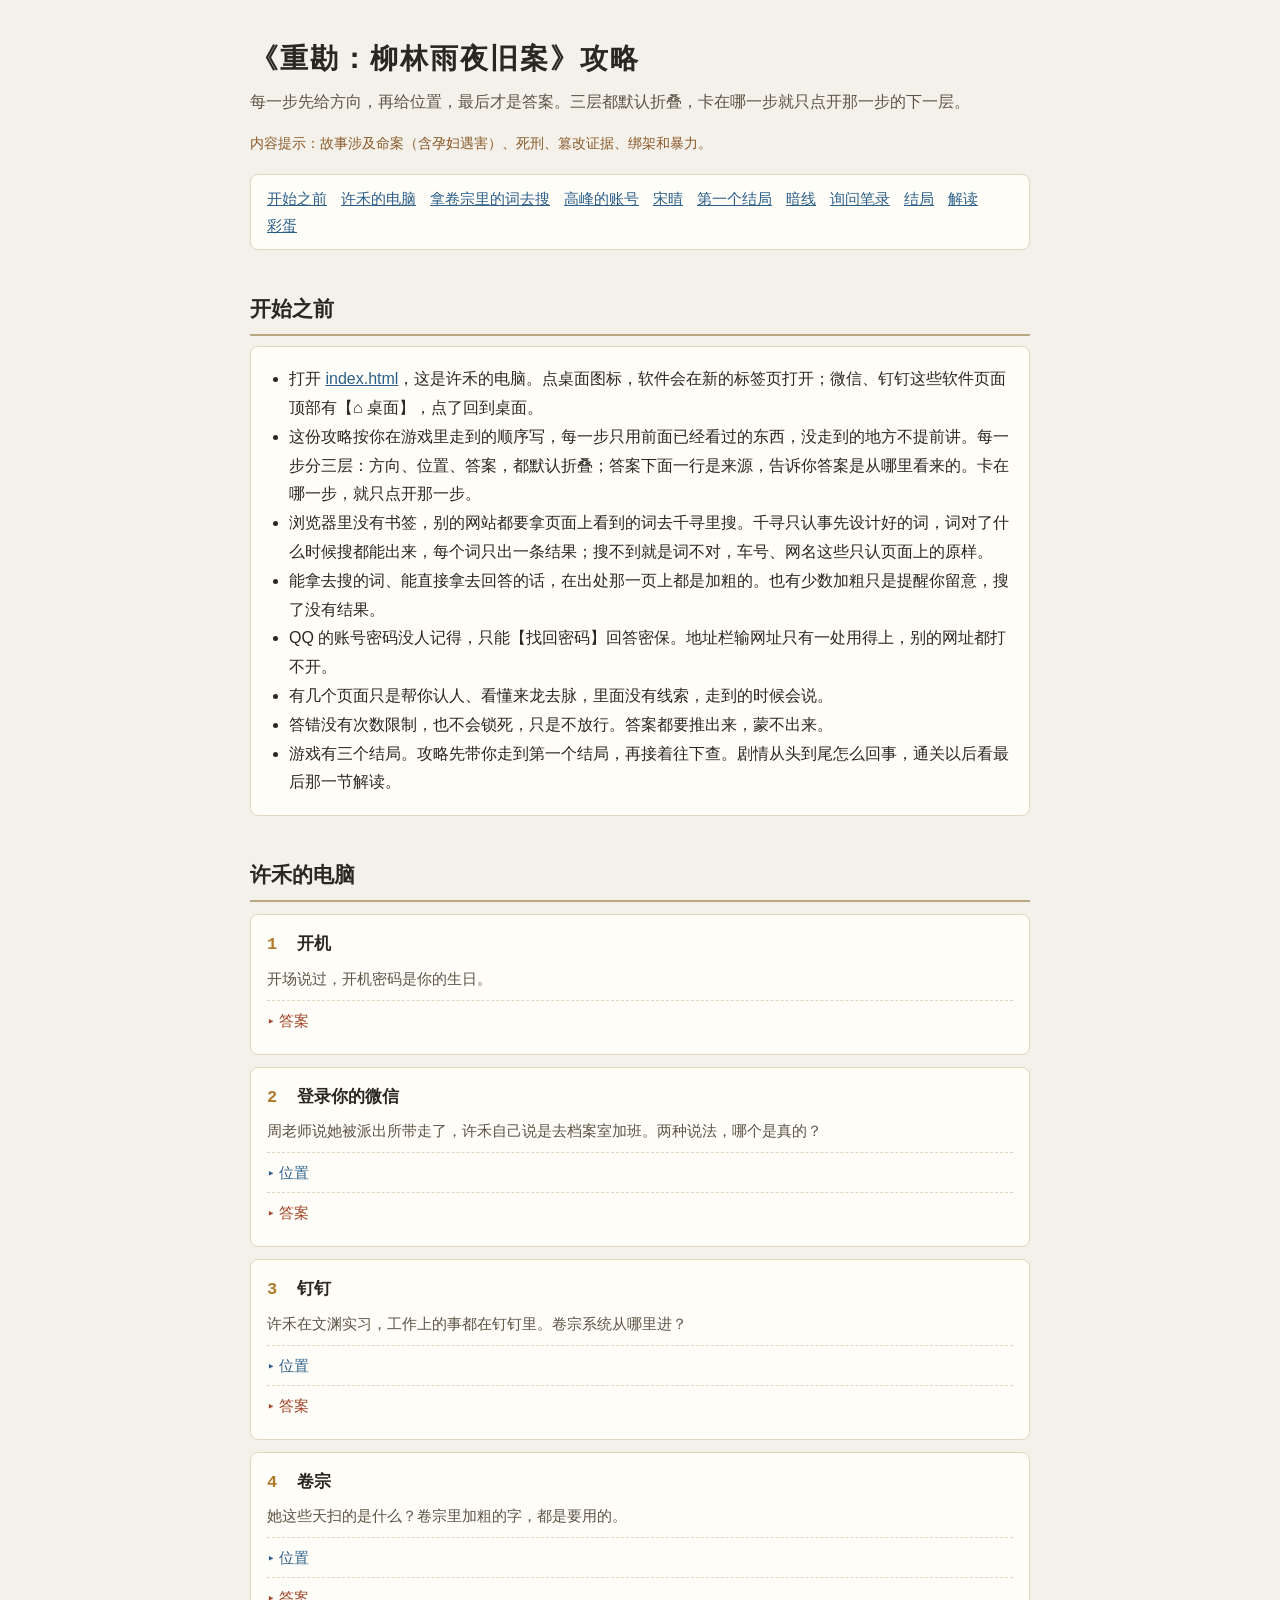
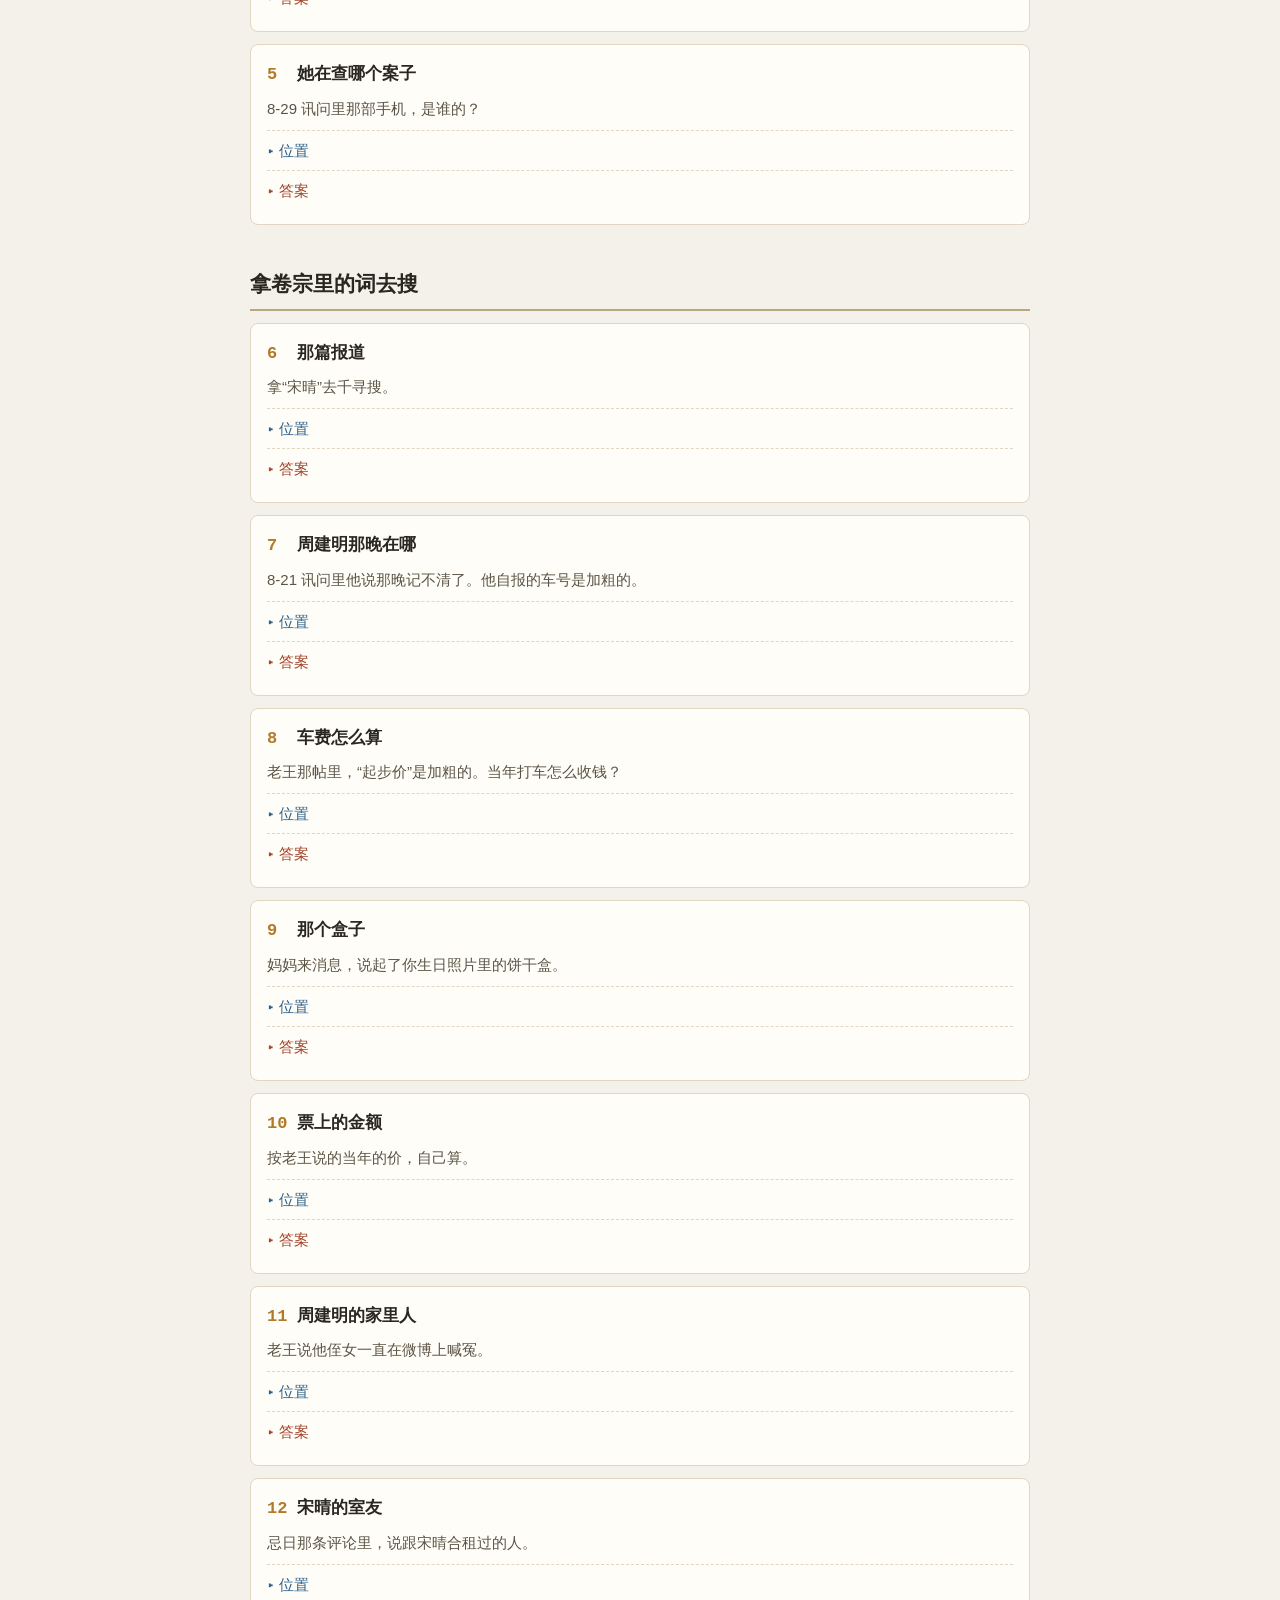
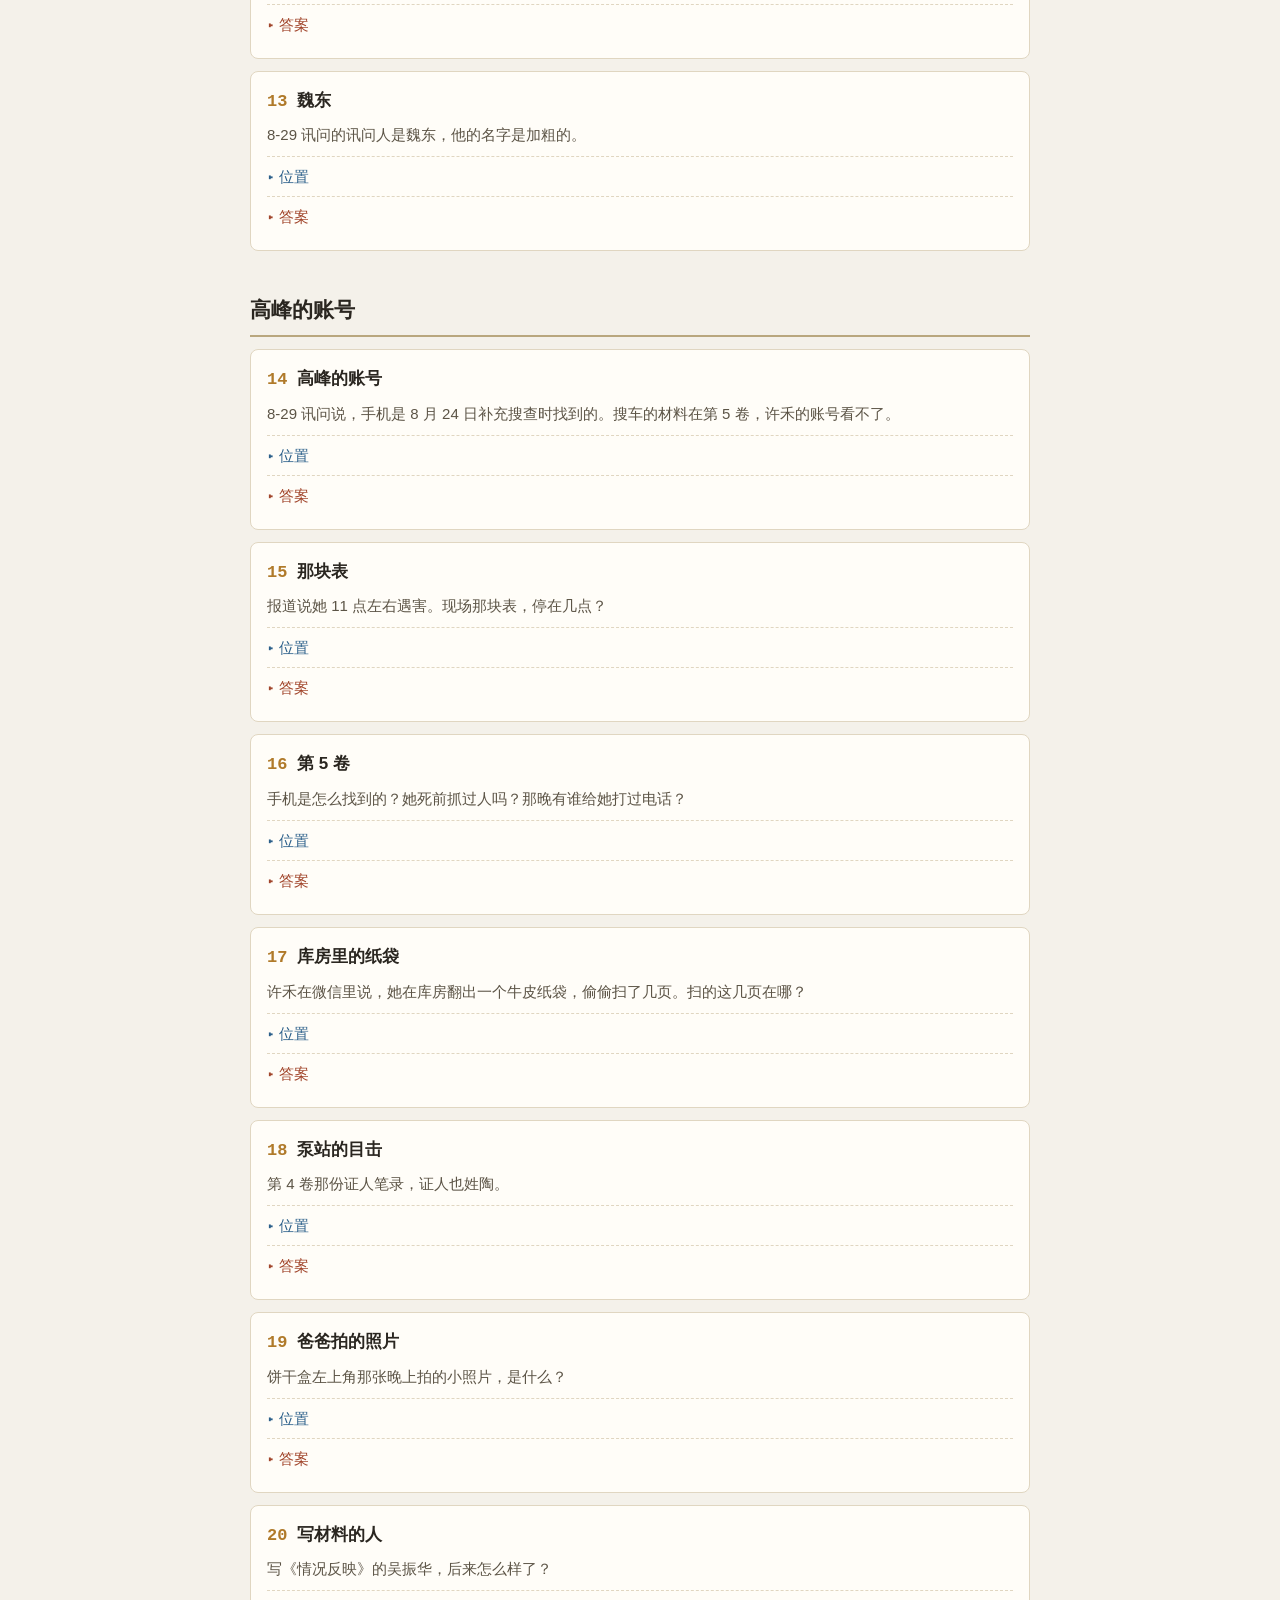
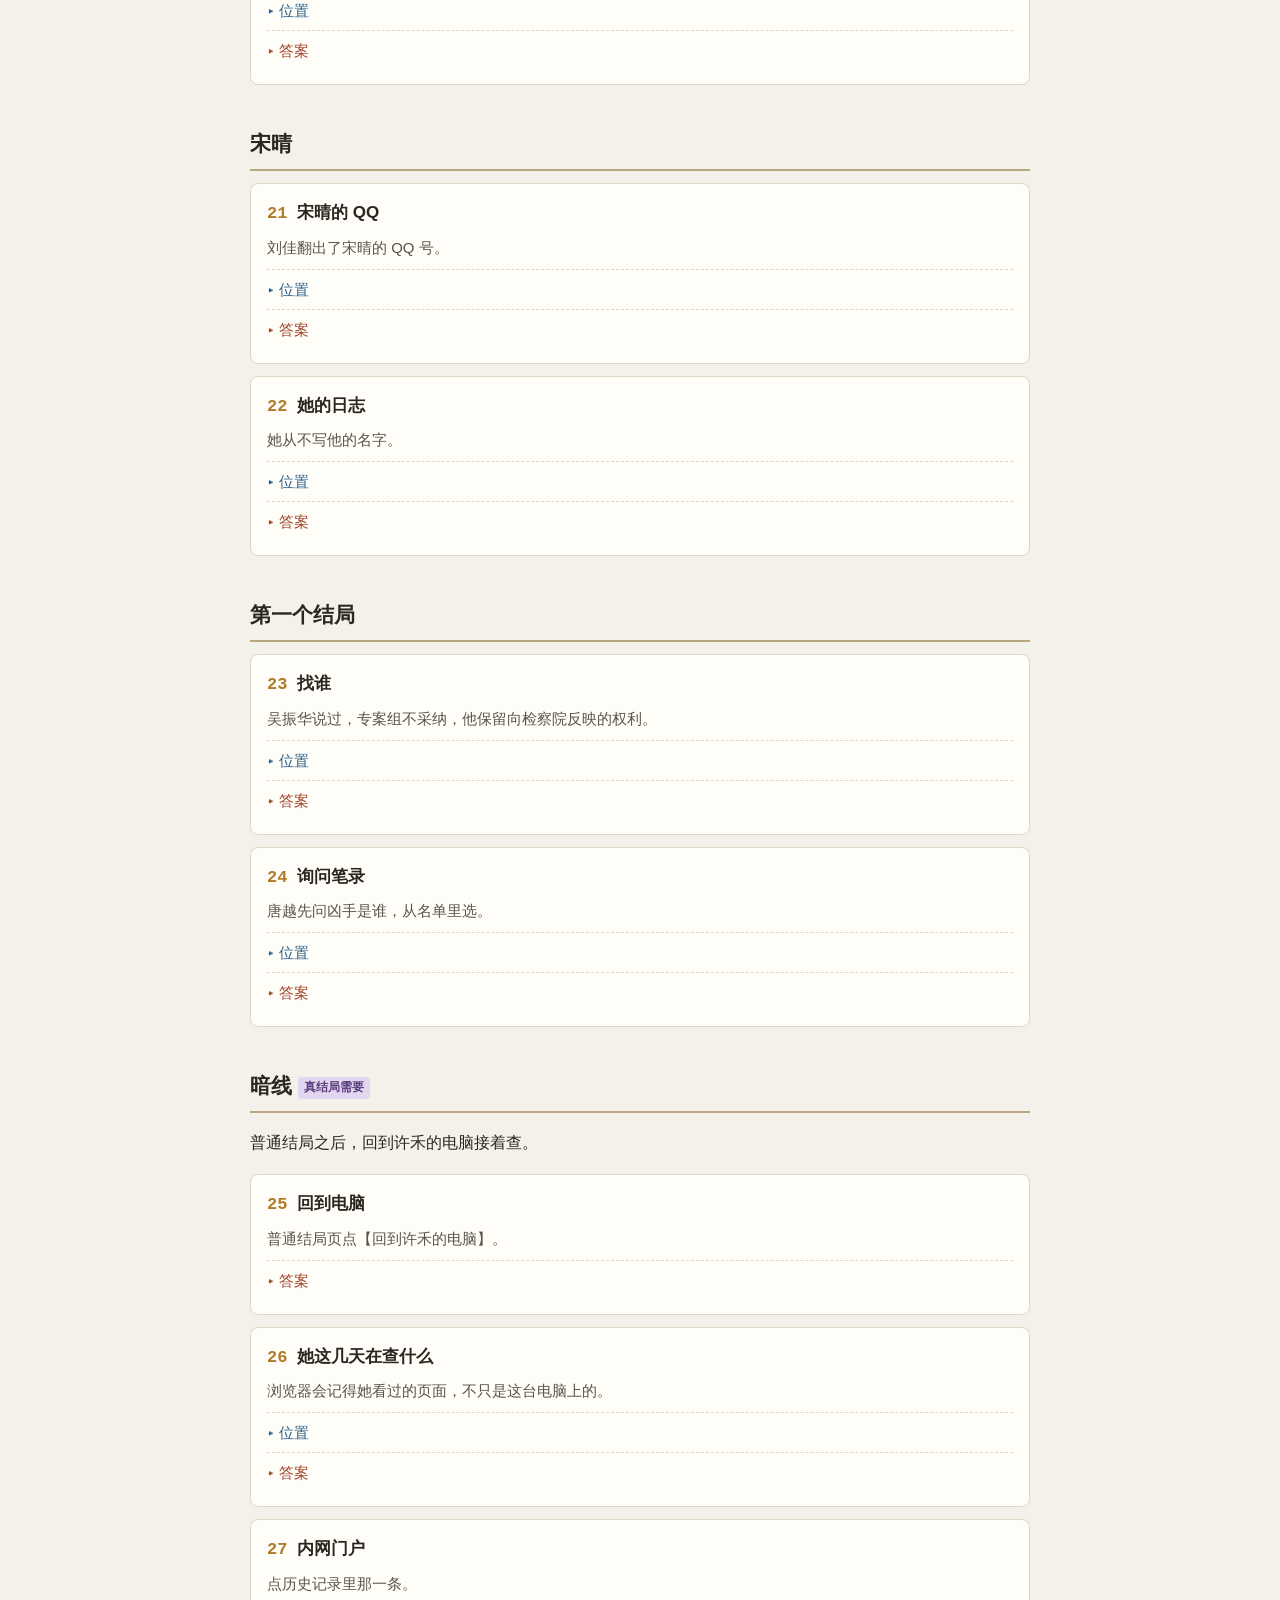
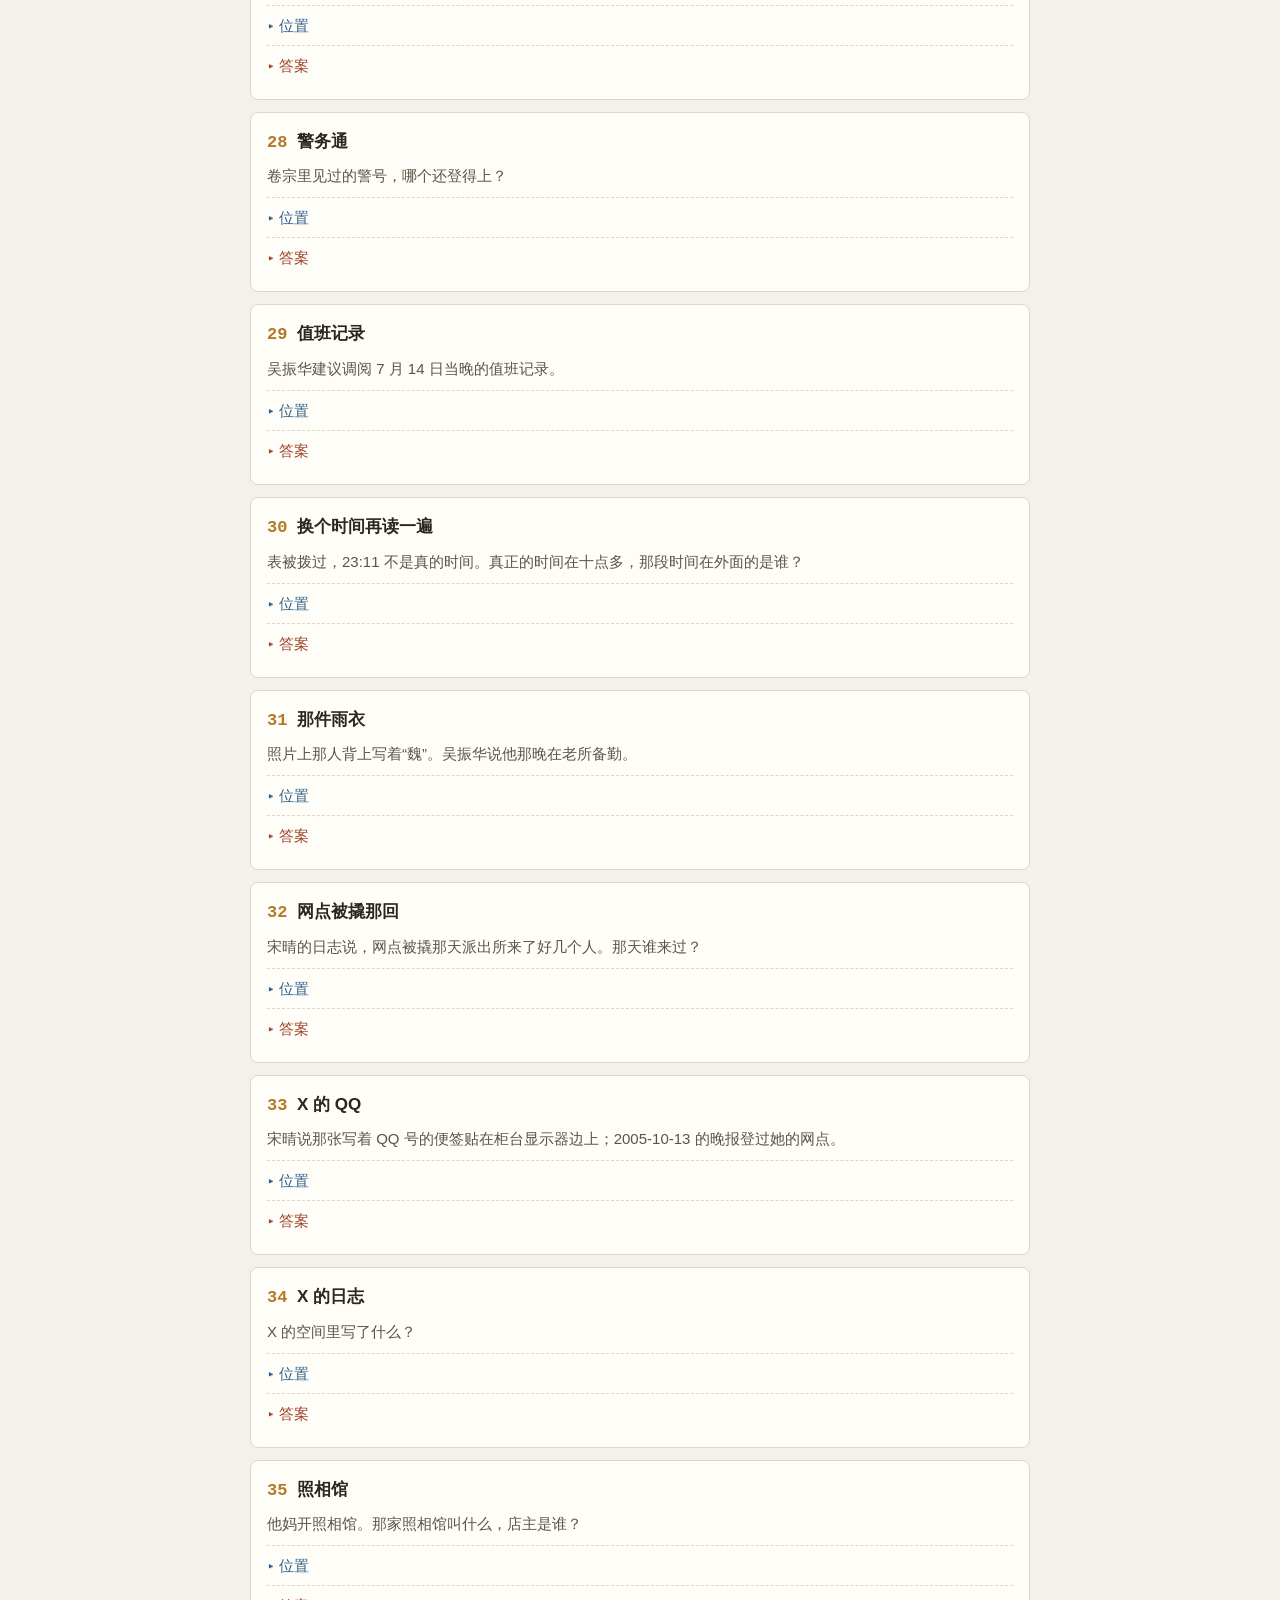
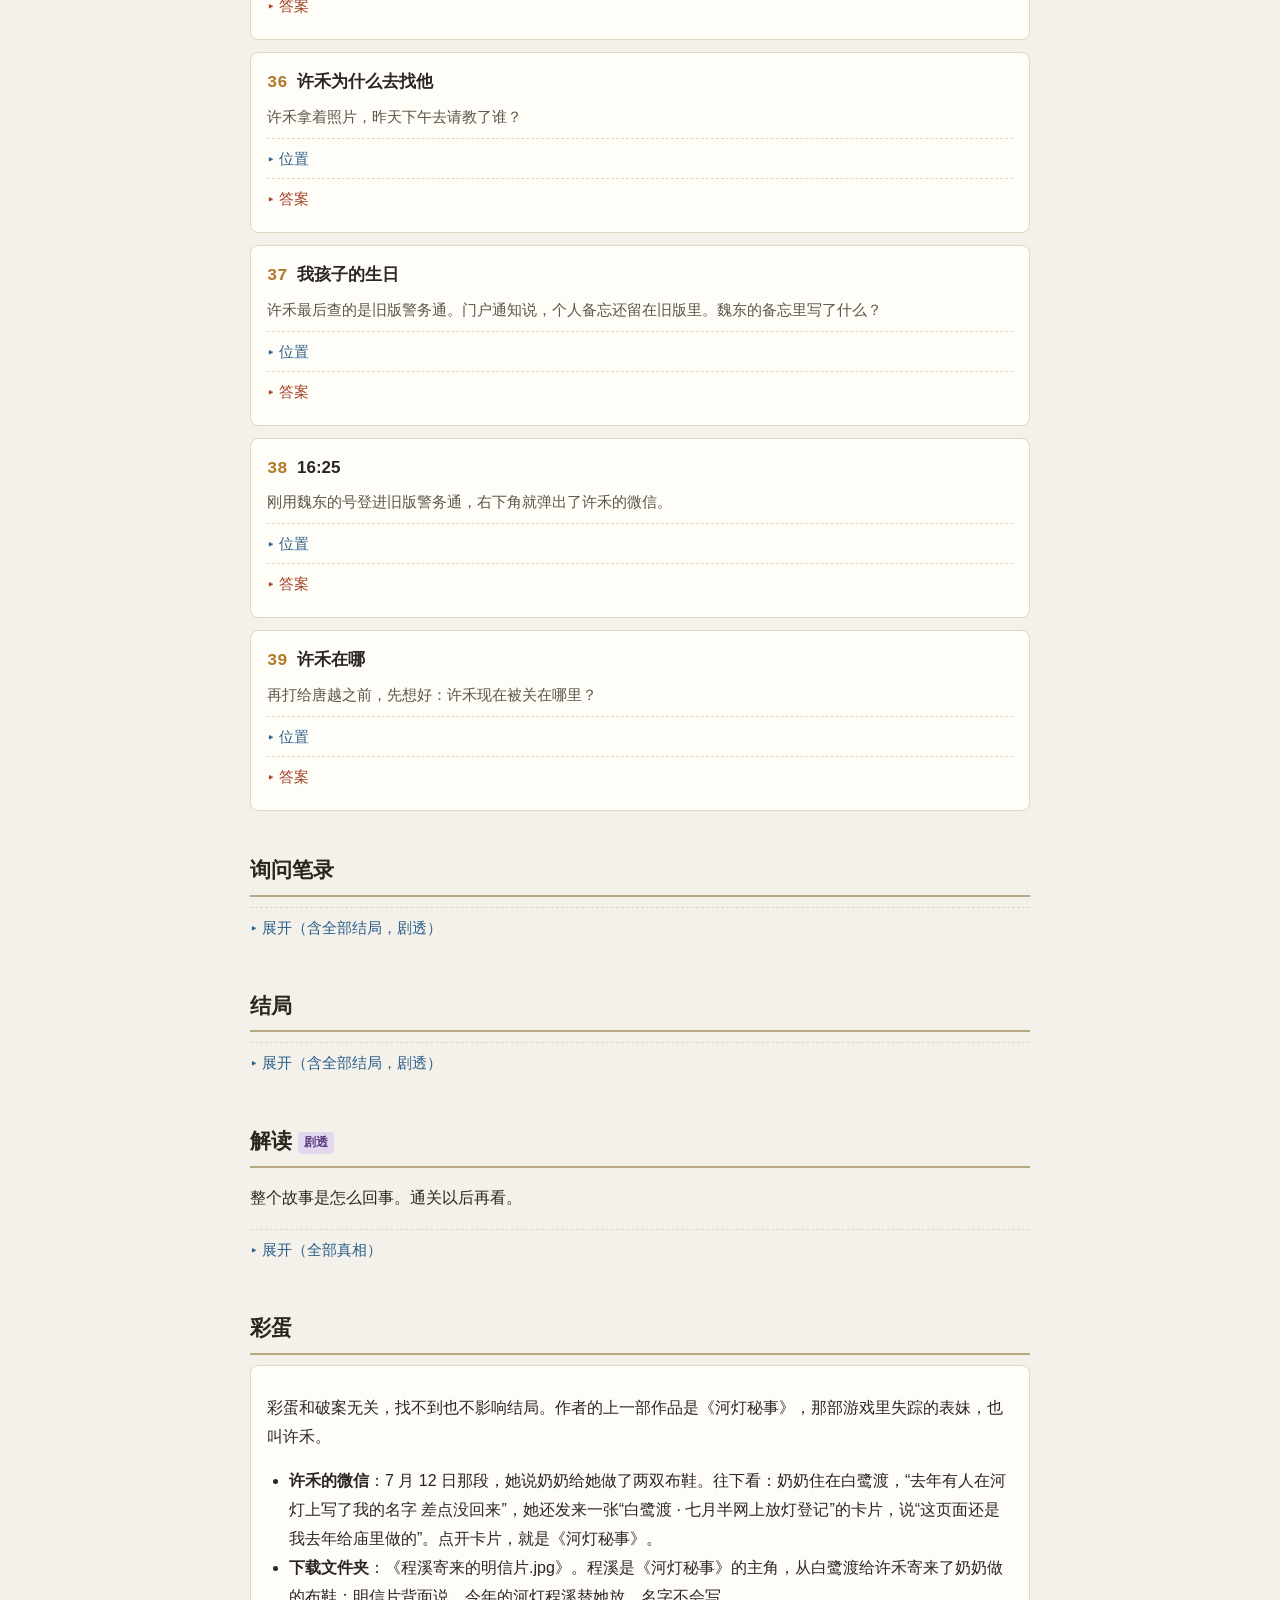
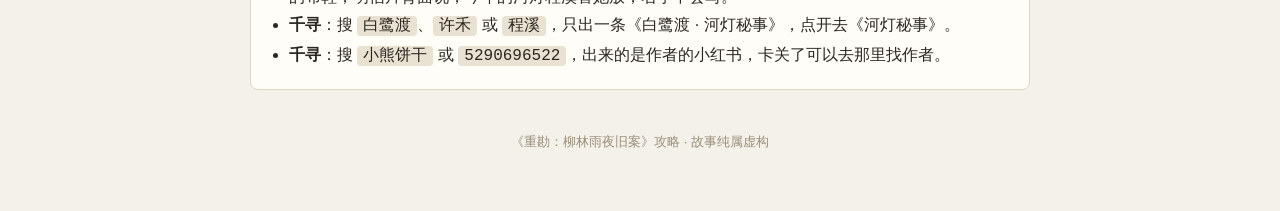
==== commit 09be6306: "更新攻略：按游戏路线重写，答案附来源，剧情挪进解读" ====
--- a/walkthrough.html
+++ b/walkthrough.html
@@ -32,6 +32,8 @@
 .tag { display: inline-block; font-size: 12px; background: #e3d7ef; color: #5b3f80; border-radius: 4px; padding: 0 6px; margin-left: 6px; vertical-align: 2px; }
 footer { margin-top: 40px; text-align: center; color: #9a8f7a; font-size: 13px; }
 @media (max-width: 600px) { body { font-size: 15px; } h1 { font-size: 24px; } }
+.kwt{border-collapse:collapse;margin:8px 0 10px;font-size:14px;width:100%}.kwt th,.kwt td{border:1px solid #d9d4c7;padding:5px 8px;text-align:left;vertical-align:top}.kwt th{background:#f3efe4;font-weight:600}
+.ans .src{margin-top:6px;color:#8a8478;font-size:13px}.ans .src::before{content:"来源　";color:#b0a48c}.jd h4{margin:16px 0 6px;font-size:15px}.jd p{margin:0 0 8px}
 </style>
 </head>
 <body>
@@ -39,84 +41,69 @@
 <h1>《重勘：柳林雨夜旧案》攻略</h1>
 <p class="lead">每一步先给方向，再给位置，最后才是答案。三层都默认折叠，卡在哪一步就只点开那一步的下一层。</p>
 <p class="cw">内容提示：故事涉及命案（含孕妇遇害）、死刑、篡改证据、绑架和暴力。</p>
-<div class="toc"><a href="#before">开始之前</a><a href="#a1">许禾不见了</a><a href="#a2">那一晚</a><a href="#a3">高峰的账号</a><a href="#a4">那张票</a><a href="#a5">魏东与 X</a><a href="#a6">许禾在哪</a><a href="#a7">暗线</a><a href="#qa">询问笔录</a><a href="#end">结局</a></div>
+<div class="toc"><a href="#before">开始之前</a><a href="#a1">许禾的电脑</a><a href="#a2">拿卷宗里的词去搜</a><a href="#a3">高峰的账号</a><a href="#a4">宋晴</a><a href="#a5">第一个结局</a><a href="#a6">暗线</a><a href="#qa">询问笔录</a><a href="#end">结局</a><a href="#jd">解读</a><a href="#egg">彩蛋</a></div>
 
 <h2 id="before">开始之前</h2>
-<div class="box"><ul>
-<li>打开 <a href="index.html">index.html</a>，这是许禾的电脑。点桌面图标，软件会在新的标签页打开；微信、钉钉这些软件页面顶部有【⌂ 桌面】，点了回到桌面。</li>
-<li>浏览器里没有书签。别的网站都要拿你在页面上看到的词去千寻里搜；地址栏输网址只有一处用得上，别的网址都打不开。Edge 右上角的【⋯】里有许禾的历史记录。</li><li>QQ 在桌面上，账号密码没人记得，只能【找回密码】回答密保。</li>
-<li>千寻只认事先设计好的关键词，但没有门槛：词对了，什么时候搜都能出来，不用先看过哪一页。搜出来每个词只有一条结果。搜不到就是词不对：车号、网名这些只认页面上的原样，换个说法也搜不到。能直接拿去搜的词、能直接拿去回答的话（比如陶勇军询问笔录里爸爸那句），在出处那一页上都是加粗的。例外：宋晴日志里那句“秋天他的事就定下来了”，“秋天”加粗只为提醒你留意，拿去搜什么也搜不到。还有一些加粗只是提醒你留意，不是搜索词：论坛里字号和正文一样大的几句（计价帖老王那句计价规则，提拔帖里“夏天就有风声了，说秋天就定下来，还真定了。”和“他刚当片警那两年生活作风不太检点”，老所帖新所已经盖好了那句和后门那件旧雨衣那句），还有第四起勘验笔录里死者指甲、红色尼龙绳那几句。微博的站内搜索用不了。</li>
-<li>气氛页有这几处：内网门户顶栏的【机构沿革】（市局、分局、派出所是什么关系，谁叫所长、谁叫局长，“老所”是哪栋楼，几个人后来升到了哪里）、新版和旧版警务通各一份通讯录、魏东的《晒家风》（干扰项），以及门户首页那篇 DNA 检验科普。它们帮你认人、看懂来龙去脉，里面没有线索。卷宗每份材料单独一页，卷内目录只列开放的几份，打开目录不会把全卷记作已读。数字化档案按日期检索，再点结果标题打开文书。宋晴和 X 的日志各有全文页；门户首页摆着新闻和通知的全文，旧版警务通的备忘和草稿箱在同一页。</li>
-<li>答错没有次数限制，也不会锁死，只是不放行。答案都要推出来，蒙不出来。妈妈那里有三处要推：她会先反问票上的钱是多少，再问你爸当年跟警察说了什么，最后问你凭什么说那张照片跟案子有关，答对了才往下讲。检察院的电话打通就来接人，询问笔录只问结论。</li>
-</ul></div>
+<div class="box"><ul><li>打开 <a href="index.html">index.html</a>，这是许禾的电脑。点桌面图标，软件会在新的标签页打开；微信、钉钉这些软件页面顶部有【⌂ 桌面】，点了回到桌面。</li><li>这份攻略按你在游戏里走到的顺序写，每一步只用前面已经看过的东西，没走到的地方不提前讲。每一步分三层：方向、位置、答案，都默认折叠；答案下面一行是来源，告诉你答案是从哪里看来的。卡在哪一步，就只点开那一步。</li><li>浏览器里没有书签，别的网站都要拿页面上看到的词去千寻里搜。千寻只认事先设计好的词，词对了什么时候搜都能出来，每个词只出一条结果；搜不到就是词不对，车号、网名这些只认页面上的原样。</li><li>能拿去搜的词、能直接拿去回答的话，在出处那一页上都是加粗的。也有少数加粗只是提醒你留意，搜了没有结果。</li><li>QQ 的账号密码没人记得，只能【找回密码】回答密保。地址栏输网址只有一处用得上，别的网址都打不开。</li><li>有几个页面只是帮你认人、看懂来龙去脉，里面没有线索，走到的时候会说。</li><li>答错没有次数限制，也不会锁死，只是不放行。答案都要推出来，蒙不出来。</li><li>游戏有三个结局。攻略先带你走到第一个结局，再接着往下查。剧情从头到尾怎么回事，通关以后看最后那一节解读。</li></ul></div>
 
-<h2 id="a1">许禾不见了</h2>
-<div class="step"><h3><span class="no">1</span>开机</h3><p class="goal">开场告诉你：她说过，开机密码是你的生日。</p><details class="ans"><summary>答案</summary><p>输入 <code>0714</code>。</p></details></div>
-<div class="step"><h3><span class="no">2</span>两种说法</h3><p class="goal">周老师和许禾说的不一样。</p><details><summary>位置</summary><p>微信用你自己的手机扫码登录；钉钉是许禾的工作号，一直登着。</p></details><details class="ans"><summary>答案</summary><p>周老师：“昨晚九点多接到了柳林派出所来电话，电话是 0671-8331 4072，说是许禾涉嫌违规拷贝涉密档案，被带走协助调查了。”“他们说今天下午五点半要来宿舍取她的电脑，她的东西你先别动。”许禾昨天 17:06：“晚上我去档案室一趟，加会儿班。”两种说法有一种是假的。许禾 7 月 15 日一早说：“雨，你生日那条朋友圈的图，我存了一张哈”，又说“不是你，是那个盒子”（第 8 步）。7 月 18 日她还说，库房最底下翻出一个牛皮纸袋，“我偷偷扫了几页，回头跟你说”。这几页电脑里现在找不到，第 10 步才拿得到。</p></details></div>
-<div class="step"><h3><span class="no">3</span>她这几天在查什么</h3><p class="goal">浏览器会记得她看过的页面。</p><details><summary>位置</summary><p>Edge 右上角的【⋯】→【历史记录】。</p></details><details class="ans"><summary>答案</summary><p>只剩一条：7 月 20 日 19:02，澜城市公安局内网门户。门户首页把新闻和通知的全文都摆着，其中《柳林派出所旧址 7 月底移交拆除》和《关于旧版警务通历史数据迁移的通知》后面用得上；首页的常用系统里有警务通和数字化档案，要登录才进得去（第 23、26 步）。</p></details></div>
-<div class="step"><h3><span class="no">4</span>卷宗</h3><p class="goal">她扫的是什么？</p><details><summary>位置</summary><p>桌面《项目须知.pdf》讲了这个数字化项目；钉钉项目组群顶上的置顶公告，点【文渊加工管理系统 ›】，先到登录页。</p></details><details class="ans"><summary>答案</summary><p>登录页底下是 Microsoft Edge 记住的工号，点【WY0907　许禾】就进了许禾的号。左边【我的任务】里只有第 4 卷，卷内目录开放三份：两份周建明讯问笔录（8-21、8-29）和证人陶勇军的询问笔录，每份都要点开读，打开目录不等于读过。周建明 8-21：开三运的红色夏利，自报车号澜A·T0716；7 月 14 日晚上“城里、柳林、清溪都跑过，下雨天谁招手就拉谁”。8-29 讯问（讯问人魏东，警号 012013）：8 月 24 日在他车副驾驶座下找到宋晴的手机，宋晴的母亲宋玉兰已经辨认过。陶勇军那份第 15 步再说。这两份讯问笔录里加粗的“宋晴”“魏东”和车号，都能拿去千寻搜（车号见第 7 步）；读完 8-21 笔录，右下角还会弹出妈妈的微信（第 8 步）。</p></details></div>
-<div class="step"><h3><span class="no">5</span>她在查哪个案子</h3><p class="goal">她扫的第 4 卷，是哪一起？</p><details><summary>位置</summary><p>第 4 卷 8-29 讯问。</p></details><details class="ans"><summary>答案</summary><p>第四起：2006 年 7 月 14 日夜里，宋晴死在柳林江堤。七月十四日夜里，正是你出生的那晚。千寻搜 <code>宋晴</code>：只出一条结果，2006-07-16 澜城晚报那篇《柳林江堤又一女子遇害》（下一步）。</p></details></div>
-<h2 id="a2">那一晚</h2>
-<div class="step"><h3><span class="no">6</span>那篇报道</h3><p class="goal">搜宋晴出来的那一篇。</p><details><summary>位置</summary><p>千寻搜 <code>宋晴</code> 的那条结果，点开。</p></details><details class="ans"><summary>答案</summary><p>《柳林江堤又一女子遇害》（澜城晚报 2006-07-16）：死者宋晴，24 岁，信用社职员；“据警方初步推断，死者遇害时间在 14 日晚 11 时左右，确切时间要等尸检结果”；前一晚下了一夜雨。文末一句，专案组组长魏东表示：“江堤上的那些雨夜，我们一个也不会忘。”报道最底下一行写着刊在哪天哪版，后面是【数字报 · 过刊检索（2005—2015）】：点进去是晚报的过刊检索，页面上提示一般新闻都会隔天见报。现在还用不上，第 24 步再来。</p></details></div>
-<div class="step"><h3><span class="no">7</span>周建明那晚在哪</h3><p class="goal">他自己说“记不清了”。8-21 讯问笔录里他自报的车号是加粗的。</p><details><summary>位置</summary><p>第 4 卷 8-21 讯问笔录里加粗的车号“澜A·T0716”。千寻搜车号 <code>T0716</code>（或 <code>0716</code>），读过 8-21 讯问笔录就搜得到；搜周建明的名字什么也搜不到。</p></details><details class="ans"><summary>答案</summary><p>只出一条：柳林论坛《江堤案的抓到了！是开出租的》。的哥老王说：“就是开 T0716 那辆红夏利的老周，看他平时话不多，拉活儿也不挑。”又说：“就是14号那晚下暴雨，我听老周在对讲机里骂了一路，说拉了个要生的去县里，弄得座套都湿了。这事我跟来问话的警察也说过”。14 号那晚，就是你出生的那天晚上。第 18 楼说他侄女在外地打工，在微博上叫“柳林小燕”，一直说她大伯是冤枉的（第 18 步）。</p></details></div>
-<div class="step"><h3><span class="no">8</span>那个盒子</h3><p class="goal">老王那帖（第 7 步）第 7 楼，跑夜班的小胡说老周那车“计价器也准，起步价、里程钱一分不多收”，起步价是加粗的。搜一下当年的车费怎么算；看完那帖，妈妈就来消息了。宋晴出事那晚，正是你出生的那晚；许禾说的“那个盒子”，就在妈妈那儿。</p><details><summary>位置</summary><p>回到 Edge，在千寻搜 <code>起步价</code>（或 <code>车费</code>、<code>计价</code>），只出一条：柳林论坛《问一下，出租车票上打的时间准不准？》。点开这帖，右下角会弹出妈妈的微信：“你外婆看见你生日发的那张照片，非说那个饼干盒是她当年给我装喜糖的。”点开和妈妈的对话，顺着问“对了妈，我出生那天晚上的事，你再跟我说说？”（点输入框就能选）。妈妈会拍一张照片发过来，点开会在照片查看器里打开，能放大。</p></details><details class="ans"><summary>答案</summary><p>计价帖第 8 楼，的哥老王把当年的价说得清清楚楚，那一句是加粗的（第 13 步用）。妈妈说：“怎么突然问这个。”“那天晚上的车票我一直留着，跟你的出生证明放在一个饼干盒里。我给你拍一张。”照片上是你的出生纪念盒：手环、脚印卡、清溪县人民医院的住院收据、红包、接种证，左上角还有一张晚上拍的小照片，红包底下压着一张出租车票。照片底下有一行说明，说金额那一行被一块水渍洇了，看不清。车票上的车号是澜A·T0716，和第 4 卷里周建明自报的车号一样：那晚送妈妈去县医院的，就是周建明那辆车。妈妈接着问：“你看看票上的钱，都洇没了。你说是多少？”这个数要按当年的价自己算（第 13 步），算出来再回她（第 14 步）。当年的车费怎么算，就看计价帖老王那句。</p></details></div>
+<h2 id="a1">许禾的电脑</h2>
+<div class="step"><h3><span class="no">1</span>开机</h3><p class="goal">开场说过，开机密码是你的生日。</p><details class="ans"><summary>答案</summary><p>输入 <code>0714</code>。</p><p class="src">开场介绍。你的生日是 7 月 14 日。</p></details></div>
+<div class="step"><h3><span class="no">2</span>登录你的微信</h3><p class="goal">周老师说她被派出所带走了，许禾自己说是去档案室加班。两种说法，哪个是真的？</p><details><summary>位置</summary><p>桌面打开【微信】：许禾的微信已经在手机上退出了，登不进去。点【切换账号】，再点【点击进入陶雨的微信】，进的是你自己的微信，先落在周老师的会话。</p></details><details class="ans"><summary>答案</summary><p>现在还分不出来。先把周老师说的来电号码记下来：0671-8331 4072。</p><p class="src">周老师的会话：派出所来电说许禾“被带走协助调查了”；许禾的会话：昨天 17:06 她说“晚上我去档案室一趟，加会儿班。”</p></details></div>
+<div class="step"><h3><span class="no">3</span>钉钉</h3><p class="goal">许禾在文渊实习，工作上的事都在钉钉里。卷宗系统从哪里进？</p><details><summary>位置</summary><p>桌面打开【钉钉】，是许禾的工作号，一直登着，默认打开项目组群。</p></details><details class="ans"><summary>答案</summary><p>项目组群顶上置顶公告里的【文渊加工管理系统 ›】。</p><p class="src">钉钉项目组群的置顶公告。左边还有高峰、林建平两个私聊，点名字能看名片，后面会回来找。</p></details></div>
+<div class="step"><h3><span class="no">4</span>卷宗</h3><p class="goal">她这些天扫的是什么？卷宗里加粗的字，都是要用的。</p><details><summary>位置</summary><p>点【文渊加工管理系统 ›】先到登录页；登录页底下是 Microsoft Edge 记住的工号，点【WY0907　许禾】，进左边【我的任务】里的第 4 卷。卷内目录开放三份，每份都要点开读，打开目录不等于读过。</p></details><details class="ans"><summary>答案</summary><table class="kwt"><tr><th>哪一份</th><th>加粗的字</th><th>怎么用</th></tr><tr><td>周建明讯问笔录（8-21）</td><td>澜A·T0716</td><td>拿去千寻搜（搜 T0716 也行）</td></tr><tr><td rowspan="3">周建明讯问笔录（8-29）</td><td>宋晴</td><td>拿去千寻搜</td></tr><tr><td>魏东</td><td>拿去千寻搜</td></tr><tr><td>警号 012013</td><td>不用搜，先记着</td></tr><tr><td>证人陶勇军询问笔录</td><td>十点多倒是过去一个人</td><td>不用搜，是一句回答，先记着</td></tr></table><p class="src">第 4 卷三份笔录里的加粗字。</p></details></div>
+<div class="step"><h3><span class="no">5</span>她在查哪个案子</h3><p class="goal">8-29 讯问里那部手机，是谁的？</p><details><summary>位置</summary><p>第 4 卷 8-29 讯问。</p></details><details class="ans"><summary>答案</summary><p>宋晴的。第四起：2006 年 7 月 14 日夜里，宋晴死在柳林江堤，正是你出生的那晚。</p><p class="src">第 4 卷周建明讯问笔录（8-29）。</p></details></div>
+<h2 id="a2">拿卷宗里的词去搜</h2>
+<div class="step"><h3><span class="no">6</span>那篇报道</h3><p class="goal">拿“宋晴”去千寻搜。</p><details><summary>位置</summary><p>桌面打开【Microsoft Edge】，就是千寻搜索。</p></details><details class="ans"><summary>答案</summary><p>搜 <code>宋晴</code>，出晚报《柳林江堤又一女子遇害》（2006-07-16）：警方初步推断，遇害时间在 14 日晚 11 时左右。报道最底下有【数字报 · 过刊检索（2005—2015）】的入口，现在还用不上。</p><p class="src">第 4 卷 8-29 讯问里加粗的“宋晴”（第 4 步）。</p></details></div>
+<div class="step"><h3><span class="no">7</span>周建明那晚在哪</h3><p class="goal">8-21 讯问里他说那晚记不清了。他自报的车号是加粗的。</p><details><summary>位置</summary><p>千寻搜车号；搜周建明的名字什么也搜不到。</p></details><details class="ans"><summary>答案</summary><p>搜 <code>T0716</code>（或 <code>0716</code>），出柳林论坛《江堤案的抓到了！是开出租的》：的哥老王说，14 号那晚老周“拉了个要生的去县里”。这帖里还有两处加粗：第 7 楼的“起步价”，第 18 楼周建明侄女的网名“柳林小燕”。</p><p class="src">第 4 卷 8-21 讯问里加粗的车号澜A·T0716（第 4 步）。</p></details></div>
+<div class="step"><h3><span class="no">8</span>车费怎么算</h3><p class="goal">老王那帖里，“起步价”是加粗的。当年打车怎么收钱？</p><details><summary>位置</summary><p>千寻搜 <code>起步价</code>（或 <code>车费</code>、<code>计价</code>）。</p></details><details class="ans"><summary>答案</summary><p>柳林论坛《问一下，出租车票上打的时间准不准？》第 8 楼：8 块管 3 公里，往后每公里 2 块，再加 1 块燃油附加；晚上十点以后上车的，整单加两成；车费按块四舍五入。看完这帖，右下角会弹出妈妈的微信。</p><p class="src">老王那帖第 7 楼加粗的“起步价”（第 7 步）；计价规则是计价帖第 8 楼老王那句加粗的话。</p></details></div>
+<div class="step"><h3><span class="no">9</span>那个盒子</h3><p class="goal">妈妈来消息，说起了你生日照片里的饼干盒。</p><details><summary>位置</summary><p>点开和妈妈的对话，顺着问“对了妈，我出生那天晚上的事，你再跟我说说？”（点输入框就能选）。</p></details><details class="ans"><summary>答案</summary><p>妈妈拍来饼干盒的照片，红包底下压着一张出租车票：车号澜A·T0716，2006-07-14，上车 21:26，下车 22:13，里程 41.6km，金额被水渍洇了。她问你票上的钱是多少。</p><p class="src">妈妈的微信和她发来的照片（点开能放大）。车号和周建明自报的一样（第 4 步）。</p></details></div>
+<div class="step"><h3><span class="no">10</span>票上的金额</h3><p class="goal">按老王说的当年的价，自己算。</p><details><summary>位置</summary><p>和妈妈的对话，这时输入框可以直接打字。</p></details><details class="ans"><summary>答案</summary><code>86</code>。8 + (41.6 − 3) × 2 + 1 = 86.2，四舍五入是 86 元；21:26 上车，不到十点，不加两成。<p class="src">计价规则（第 8 步）；车票上的里程和上车时间（第 9 步）。</p></details></div>
+<div class="step"><h3><span class="no">11</span>周建明的家里人</h3><p class="goal">老王说他侄女一直在微博上喊冤。</p><details><summary>位置</summary><p>千寻搜她的网名；户籍上的真名搜不到。</p></details><details class="ans"><summary>答案</summary><p>搜 <code>柳林小燕</code>，出周小燕的微博：大伯前三起都认了，第四起说什么都不认；他那本营运日志还回来时，少了十四号那一页。大伯忌日那条底下，有个自称宋晴同事、当年跟她合租的人留了评论。</p><p class="src">老王那帖第 18 楼加粗的网名（第 7 步）。</p></details></div>
+<div class="step"><h3><span class="no">12</span>宋晴的室友</h3><p class="goal">忌日那条评论里，说跟宋晴合租过的人。</p><details><summary>位置</summary><p>点评论里她的名字：刘佳。</p></details><details class="ans"><summary>答案</summary><p>刘佳的微博：出事那晚快十点，宋晴的手机来电，屏幕上就俩字：所里。4 月 3 日那条里，她翻出了宋晴的 QQ 号 7742156，号码是加粗的。</p><p class="src">周小燕微博忌日那条的评论（第 11 步）。</p></details></div>
+<div class="step"><h3><span class="no">13</span>魏东</h3><p class="goal">8-29 讯问的讯问人是魏东，他的名字是加粗的。</p><details><summary>位置</summary><p>千寻搜 <code>魏东</code>（或 <code>魏局</code>）。</p></details><details class="ans"><summary>答案</summary><p>柳林论坛《咱柳林出去的魏所长，提常务副局长了》：魏东当过柳林派出所所长，2006 年秋天升了市局常务副局长，2016 年退休。帖里链到的《晒家风》只是帮你认人。</p><p class="src">第 4 卷 8-29 讯问里加粗的“魏东”（第 4 步）。</p></details></div>
 <h2 id="a3">高峰的账号</h2>
-<div class="step"><h3><span class="no">9</span>手机是怎么“找到”的</h3><p class="goal">8-29 讯问说，手机是 8 月 24 日补充搜查时在副驾驶座下找到的。搜车的材料在第 5 卷，许禾的账号看不了。</p><details><summary>位置</summary><p>加工系统右上角点自己的名字 →【切换账号】，回到登录页。Edge 只记着许禾的工号（高峰昨天在钉钉里让许禾把浏览器里存的号删了），高峰的工号得自己输：桌面《项目须知.pdf》的“人员与分工”里写着项目经理“高峰（WY0103）”。钉钉里点高峰的名字看名片。密码输错一次，登录页提示工号或密码错误，下面多一行他自己设的密码提示：闺女生日。</p></details><details class="ans"><summary>答案</summary><p>工号 <code>WY0103</code>。名片写着“糖糖她爸 · 2019.11.6 起持证上岗”：2019 年 11 月 6 日起当上糖糖她爸，这天就是闺女的生日。密码 <code>20191106</code>。登录后点左边的【限制查阅卷】：第 3 卷开放两份（第 12 步），第 5 卷开放三份，每份都点开读；第 6 卷那一行写着侦查工作卷不对加工方开放，由市局档案处数字化后放在内网门户（第 26 步）。第 5 卷《搜查笔录（周建明住处、车辆）》：8-21 第一次搜车，“副驾驶座固定螺栓锈蚀，未拆检”；周建明在 8-29 也说“那座椅是死的，而且螺丝锈住了，根本拆不下来，底下我也从来没掏过。”《物证清单》里那部手机（06-118）的提取人是魏东。第一次搜车没拆的座位底下，三天后补查翻出了被害人的手机。主线读到这里，会觉得手机是后来放进去的；怎么进的车，要到魏东自己的备忘里才说得清（第 40 步）。</p></details></div>
-<div class="step"><h3><span class="no">10</span>库房里的纸袋</h3><p class="goal">许禾 07-18 说：“库房最底下翻出一个牛皮纸袋，上面贴着条子。我偷偷扫了几页，回头跟你说”。扫的这几页在哪？</p><details><summary>位置</summary><p>桌面上的【下载】文件夹里有个散件扫描.zip（已加密），修改日期 2026/07/18 17:52，是许禾那天下午存的。双击它要密码，压缩包注释只写了四个字：宋晴电话。</p></details><details class="ans"><summary>答案</summary><p>宋晴的号码全卷只出现在一处：第 5 卷《宋晴手机通话记录》上面那张调取证据通知书（第 9 步用高峰的号才看得到），“用户 13578246201（机主宋晴）”。通话详单里对方号码都打了星号，只有机主自己的号码是全的。密码 <code>13578246201</code>（中间带空格、横线也行）。打开是 2006 年 8 月 30 日柳林派出所民警吴振华写给专案组的《情况反映》，一页纸。他反映了四点：周建明不认第四起，第四起的左脚鞋也没找到；不能排除有同伙，此人对前三起的作案手法十分清楚；7 月 14 日晚上他在所里备勤，当晚谁出去过、几点出去、几点回来，所里的值班记录上都记着，建议调阅当晚值班记录（第 26 步去数字化档案里找）；没有别的证据，建议第四起暂不结案、重新排查。末尾还有一句：专案组如不采纳，本人保留向检察院反映的权利，检察院是加粗的（第 30 步用）。批示“此件不入卷”，签名潦草看不清。谁对前三起的作案手法那么清楚，要到后面对上（第 37 步）。吴振华后来怎么样了，第 25 步再说（第 5 卷搜查证上他的名字是加粗的）。</p></details></div>
-<div class="step"><h3><span class="no">11</span>21:48 的电话</h3><p class="goal">宋晴那晚出门前，有没有人找过她？</p><details><summary>位置</summary><p>第 5 卷《宋晴手机通话记录》。</p></details><details class="ans"><summary>答案</summary><p>21:48 打进来一个电话，139****2581，通话 40 秒；备注说这是神州行预付费卡，机主无法查明，“此号由专案组组长魏东负责追查，查无结果”。22:06 她的手机最后一次出现在江堤基站，之后再没有记录。18:02 那通是同事刘佳打的（第 20 步）。页面最上面那行打印页眉先记着，第 39 步要用。</p></details></div>
-<div class="step"><h3><span class="no">12</span>那块表</h3><p class="goal">那个案子判的是十一点钟，第四起现场那块表停在 23:11。这个时间靠得住吗？</p><details><summary>位置</summary><p>高峰的号能看第 3 卷两份：《第三起勘验、尸检（曹敏）》和《第四起现场勘验笔录（宋晴，附照片 7）》，照片 7 附在勘验笔录最后。</p></details><details class="ans"><summary>答案</summary><p>第四起勘验：表停在 11:11（按当晚记为 23:11），“表冠弯折外露、呈拔出状态”，“手表时间经现场指挥核对”，现场指挥是魏东。照片 7 上看得见那枚拔出来、弯掉的表冠。专案组定的 23 时许，和这块表对得上：陶勇军那份询问笔录里，魏东说“尸检结论是 23 时许，十点多的情况和本案没有关系。”常识：手表的表冠拔出来，指针就能拨。这块表的表冠是拔出来的，停的时间靠不住。再加上 21:48 的电话、22:06 的最后定位：表被人往后拨了一个钟头，真正的时间是十点多。第 16 步看爸爸那张照片时要记着：人死在十点多，表上的 23:11 是拨出来的。第三起那份先记住勘验人一栏，第 23 步要用。</p></details></div>
-<h2 id="a4">那张票<span class="tag">推理关卡</span></h2>
-<div class="step"><h3><span class="no">13</span>票上的金额</h3><p class="goal">车号、时间、里程都看得清，只有金额那一行被水渍洇了。</p><details><summary>位置</summary><p>照片放大，看红包底下那张车票。照片只能放大，金额调不出来，只能按当年的价自己算。计价规则在第 8 步那帖《问一下，出租车票上打的时间准不准？》第 8 楼，老王那句是加粗的。</p></details><details class="ans"><summary>答案</summary><p>车票上是：车号澜A·T0716，日期 2006-07-14，上车 21:26，下车 22:13，单价 2.00，里程 41.6km，金额看不清。论坛那帖，的哥老王说票上的时间“准的。计价器的时钟是客管处统一校的，我们自己改不了。差也就差一两分钟”；他还记得当年的价：“零六年三运的起步价我记得：8 块管 3 公里，往后每公里 2 块，再加 1 块燃油附加；晚上十点以后上车的，整单加两成。票上的车费按块四舍五入。”按这个算：8 + (41.6 − 3) × 2 + 1 = 86.2，四舍五入是 86 元。21:26 上车，不到十点，不加两成（22:13 是下车时间，不算）；照下车时间加两成算出的 103 是陷阱。第 8 步妈妈问的就是这个数，下一步回她。</p></details></div>
-<div class="step"><h3><span class="no">14</span>妈妈记得</h3><p class="goal">那晚是什么样的？</p><details><summary>位置</summary><p>回到和妈妈的对话。第 8 步她发来照片以后问：“你看看票上的钱，都洇没了。你说是多少？”这时输入框可以直接打字。</p></details><details class="ans"><summary>答案</summary><p>答 <code>86</code>（第 13 步算出来的）。答 103、86.2 她都说“不对。那么多钱，我记得清清楚楚。”，可以接着答。答对了她说“……八十六。你怎么算出来的。”，接着讲：“我记得那天下大雨，晚上九点多我开始肚子疼，然后打了个车往县医院赶，到了没一个钟头你就出来了。”“司机是个话不多的师傅，一路开得飞快，到了还帮我把包拎上台阶。车钱八十六，你爸心疼了好几天。”盒子里的住院收据是清溪县人民医院的，入院日期 2006 年 7 月 14 日。老王、车票、妈妈说的是同一趟车：那晚十点前后，周建明在去清溪县医院的路上。</p></details></div>
-<div class="step"><h3><span class="no">15</span>泵站的目击</h3><p class="goal">第 4 卷里有一份证人笔录，证人也姓陶。</p><details><summary>位置</summary><p>第 4 卷《证人陶勇军（柳林泵站职工）询问笔录》。读过它、又答对了车费，妈妈会自己发来微信（右下角弹出）：“雨，你上回问你出生那天晚上的事，我这两天老想起你爸。”“那年秋天，泵站那边来过警察，专门问他那天晚上的事。”</p></details><details class="ans"><summary>答案</summary><p>笔录是 7 月 20 日补问的，询问人魏东，只问 23 时前后。陶勇军说那晚在柳林泵站防汛值班，“一个钟头就隔着窗户拍一回”，“十点多倒是过去一个人，好像往南走的，也没打伞，主要离得太远，我看不清”（前半句在笔录里是加粗的，回妈妈就用它）；魏东：“尸检结论是 23 时许，十点多的情况和本案没有关系。”陶勇军就是你爸。回妈妈“妈，我在档案里看到爸那天晚上的笔录了。”，她说“档案里还有这个？”，接着问：“那你说说，你爸跟他们说了什么？”照笔录答，比如 <code>他说十点多门口过去一个人</code>，说到十点就算对；答别的（比如说他什么也没看见），她只回“不是这个。”答对了她说：“是啊……他回来跟我念叨了好几回。十点多门口过去一个人，但人家问的是十一点，他说十一点他什么也没看见。”又说出事的宋晴常来家里的铺子改制服。十点多过去的那个人，魏东一句“和本案没有关系”就压了回去。</p></details></div>
-<div class="step"><h3><span class="no">16</span>爸爸拍的照片</h3><p class="goal">许禾让你周末把阿姨饼干盒里那张晚上拍的照片带回来。那是什么照片？</p><details><summary>位置</summary><p>不用问。第 15 步那一问答完，又打开过散件扫描（第 10 步，吴振华那份《情况反映》让人开始怀疑第四起另有其人），右下角会弹出妈妈的微信：“饼干盒里那张晚上拍的照片，是你爸拍的。”点开和妈妈的对话，她自己接着讲，不用回答。</p></details><details class="ans"><summary>答案</summary><p>妈妈说：“雨，你上回问你爸那年的事，我这两天一直在想。”“那天晚上下大雨发大水，你爸在柳林泵站防汛值班，走不开，所以我才自己打车去的医院。”“泵站门口有盏大灯照着水位尺，你爸值班的时候隔着窗户拍水位。那张他一直留着，说等你长大了给你看。”“他说拍那张的时候，门口正好过去一个人，看着是个小年轻，一路跑着过去的。”妈妈发来照片，点开放大：右下角印着 '06 7 14 22:19；泵站门口的路上走过一个人，穿着雨衣，背上白漆写着“魏”，左手勾着一只白鞋。这个 22:19 只印在这张照片上。宋晴少的正是左脚那只（勘验：右脚着白色帆布鞋一只，左脚鞋缺失）。表冠被拔出来过，表上的 23:11 靠不住（第 12 步），人是十点多死的，22:19 拎着那只鞋走过泵站门口的就是凶手。主线读到这里，会认定是魏东。</p></details></div>
-<h2 id="a5">魏东与 X</h2>
-<div class="step"><h3><span class="no">17</span>魏东是谁</h3><p class="goal">照片上那人背上写着“魏”。讯问周建明、补问你爸、核对那块表的，都是魏东。</p><details><summary>位置</summary><p>千寻搜 <code>魏东</code>（或 <code>魏局</code>）。</p></details><details class="ans"><summary>答案</summary><p>只出柳林论坛 2006 年的帖子《咱柳林出去的魏所长，提常务副局长了》：“夏天就有风声了，说秋天就定下来，还真定了。”宋晴日志里“秋天他的事就定下来了”，主线会读成魏东升职（其实只是巧合）。帖子最后一条是 2016 年的回帖：“（2016 年回帖）魏局今年退休了。听说退了以后，每年七月还回柳林。”和第 20 步刘佳在坟前碰见他对得上。倒数第二楼（2015 年回帖）链到纪委网站上魏东自己写的《【晒家风】市公安局常务副局长魏东：清清白白做人，干干净净做事》：1979 年转业当片警，爱人孙秀兰是一中语文老师，女儿魏然 1988 年 6 月 18 日出生。这一篇是气氛页，也是干扰项，第 40 步会用到。</p></details></div>
-<div class="step"><h3><span class="no">18</span>周建明的家里人</h3><p class="goal">老王说他侄女一直在微博上喊冤。她的微博怎么找？</p><details><summary>位置</summary><p>老王那帖第 18 楼写着她的网名，是加粗的。第 4 卷 8-21 讯问笔录末尾的户籍情况里有她的真名，可千寻只认网名。</p></details><details class="ans"><summary>答案</summary><p>千寻搜 <code>柳林小燕</code>，出她的微博；搜户籍上的真名（“侄女周小燕，在外地务工。”）什么也搜不到。微博简介：“在外地上班。我大伯叫周建明。”奶奶走前拉着她说“第四个不是你大伯”；大伯忌日那条：“前三个他认了，但第四个他说什么都不认。”2018 年那条：“大伯那本营运日志，就七月那几页被收走，还回来的时候少了一张，就少十四号那一页。”奶奶让她去派出所问过三次。能证明他那晚在哪的东西，被人拿走了一页。</p></details></div>
-<div class="step"><h3><span class="no">19</span>指甲里的皮</h3><p class="goal">她死前抓过人，指甲里本该是凶手的皮。</p><details><summary>位置</summary><p>第 3 卷第四起勘验笔录；第 5 卷物证清单。</p></details><details class="ans"><summary>答案</summary><p>勘验：“09 时 10 分，现场指挥协助将尸体移上担架，称右手背被死者指甲划到。”现场指挥就是魏东。物证清单 06-117 的备注：“现场指挥称搬动尸体时被死者指甲划到，内容物已混入；11 月送检 Y 染色体，检出与现场指挥同一父系；不作为证据使用”。魏东自己说被划到了，指甲里验出他那一家的男人也就说得通，能比对凶手的东西就这么作废了。主线读到这里，会更确信是他。内网门户首页的工作动态里有一篇技术处的科普《【警营科普】从“哪一家”到“哪一个”：DNA 检验这二十年》（气氛页）：当年这类检材多半只能验 Y 染色体，只能认到是哪一家的男人，父子、兄弟分不出来；现在能认到具体哪一个人。</p></details></div>
-<div class="step"><h3><span class="no">20</span>那个电话</h3><p class="goal">柳林小燕的微博底下，有人说当年跟宋晴合租。</p><details><summary>位置</summary><p>柳林小燕 2016 年 3 月 2 日那条微博（大伯的忌日），点开评论：“我是宋晴在信用社的同事，当年跟她合租。”点她的名字。</p></details><details class="ans"><summary>答案</summary><p>刘佳 2016-07-14：“那天晚上七点多，我俩在楼下米线店吃的晚饭，你要了一碗盖浇饭，吃了一大半。快十点你手机响了，屏幕上就俩字：所里。”宋晴说她这就过去，伞都没拿就跑下楼了。通话详单里 21:48 打来的是 139****2581，宋晴手机上存的名字是“所里”。她 2026-07-14 还写，阿姨走了以后每年只有她去上坟，今年她早到了一会儿，远远看见一个老人在坟前放下一束白菊就走了：“走近了我才认出来，是当年专案组的魏局长。这么多年我才知道，那束白菊一直是魏局长送的。”配了照片（记住这束花的样子，第 38 步用得上）。4 月 3 日她翻出宋晴的 QQ 号 7742156。</p></details></div>
-<div class="step"><h3><span class="no">21</span>宋晴的 QQ</h3><p class="goal">刘佳翻出了她的 QQ 号。</p><details><summary>位置</summary><p>桌面上的 QQ，登录框底下有一行浅灰的小字：不知道密码？可以尝试找回密码。点【找回密码】→ 输 <code>7742156</code>，点【下一步】，密保问题是“我的柜员号是多少？”，答错只提示答案不正确。</p></details><details class="ans"><summary>答案</summary><p>第 5 卷物证清单第一项：06-113 工作牌（柳林信用社，宋晴，柜员号 0219），随卷存档。答 <code>0219</code>。登录后，好友分组【我的好友】里有个只叫 X 的号，最后在线 2006-07-14，签名“红灯一开，人的脸都是红的。”好友列表和资料卡上都没有它的号码，号码在她的日志里（第 24 步）。这个号第 37 步再来找。点面板底下的【★ QQ 空间】看她的日志。</p></details></div>
-<div class="step"><h3><span class="no">22</span>她的日志</h3><p class="goal">七篇日志，她从不写他的名字。</p><details><summary>位置</summary><p>空间首页只显示最近三篇，七篇全文都在【日志】里。</p></details><details class="ans"><summary>答案</summary><p>“他不让我在空间里写他的名字，不写就不写”；“他家里的事很复杂”；“秋天他的事就定下来了”（“秋天”是加粗的，秋天定下来的到底是谁的事，第 35、37 步对上）；“两道杠”；7-13“他说明晚九点多给我打电话。他不来，我就去他单位闹”；网点被撬那天“派出所来了好几个人”，8 月 5 日补记“后来其中一个民警又单独来过两次”；《去江堤拍柳树》里“他说那棵树比派出所还老”。她的“他”就是好友里那个 X。《情人节》那篇末尾，她跟他说他像《嫌疑犯X的献身》里的 X，“晚上一看，他 QQ 的名字改成了 X。”她觉得他大概只能当这样的 X，在背后默默帮着她。他是所里的人，家里的事很复杂，秋天要定下来。看起来就是 2006 年 10 月升常务副局长、当过柳林派出所所长的魏东。</p></details></div>
-<div class="step"><h3><span class="no">23</span>警务通</h3><p class="goal">门户首页的常用系统里有警务通。卷宗里见过的警号，哪个还登得上？</p><details><summary>位置</summary><p>Edge 历史记录里的内网门户（第 3 步），首页常用系统里点【· 警务通】。登录页写着用户名是警号，初始密码与警号相同，离退休人员账号已停用。登录框下面还有一条系统公告，说旧版警务通的网址保持不变（第 39 步用得上）。看过的卷宗里有三个警号：8-29 讯问的讯问人一栏是魏东 012013、李卫 012106；第三起勘验笔录的勘验人一栏是林建平 013027、李卫 012106。</p></details><details class="ans"><summary>答案</summary><p>魏东 2016 年退休，用 012013 登录提示该账号已停用（离退休人员）；李卫的号也登不进去。林建平现在是副局长（门户新闻里有），号还能用：用户名 <code>013027</code>。可初始密码 013027 已经改了，登录会提示该账号已修改初始密码。新密码在钉钉里：7 月 21 日他让许禾替他点验收，“系统还是那个账号”，许禾说“林局，您那个号的密码是多少，我没记住……”，他回“跟我钉钉号一样。”点他的名字或头像看名片，钉钉号 linjp1980：密码 <code>linjp1980</code>。进去是林建平的站内消息，只列 2015 年以后的，页头说 2004—2015 年的历史消息正在从旧版迁移、迁移完成前可登录旧版系统只读查询，新版里却没有通往旧版的链接（第 39 步）。顶栏的【通讯录】是 2026 年 7 月的局内人员（局领导、机关处室、柳林分局），帮你认人，没有线索。登录页和登录后的页面是分开的，登着也能打开登录页换号；【注销】回登录页。登着警务通，门户的数字化档案才进得去（第 26 步），警务通顶栏也多了一个【数字化档案 ↗】，点了直接在新标签页打开；他的个人资料第 35 步再看。这个号登进去只能看，不会惊动谁。</p></details></div>
-<div class="step"><h3><span class="no">24</span>网点被撬那回</h3><p class="goal">宋晴是在哪儿认识 X 的？那回谁来过？</p><details><summary>位置</summary><p>宋晴日志《网点被撬了》，日期 2005-07-28 是加粗的。第 6 步那篇报道文末点【数字报 · 过刊检索】，日志里也写着晚报的记者来问过，说明天见报，页面提示一般新闻都会隔天见报：输入 <code>2005-07-29</code>。</p></details><details class="ans"><summary>答案</summary><p>日志：网点被撬那天，派出所来了好几个人，其中一个后来又单独来过两次；8 月 5 日的补记还写着：“第二回走的时候，他在我的便签纸上写了个 QQ 号。我没敢存进手机，顺手贴在了柜台的显示器边上，跟一堆业务便签混在一块儿，谁也看不出来。”（号码在哪，第 37 步说）晚报 2005《柳林信用社网点夜间被撬》：“柳林派出所所长魏东带队赶到现场勘查。”主线读成魏东。配图是被撬开的自助银行铁门，底下的署名第 36 步再看。</p></details></div>
-<div class="step"><h3><span class="no">25</span>写材料的人</h3><p class="goal">散件里写《情况反映》的民警吴振华（第 10 步），后来怎么样了？</p><details><summary>位置</summary><p>第 5 卷《搜查笔录（周建明住处、车辆）》前面的搜查证：“兹派我局侦查员赵铁军、李卫、刘建国、吴振华”，吴振华的名字是加粗的，千寻搜 <code>吴振华</code>。</p></details><details class="ans"><summary>答案</summary><p>清溪老吴的微博，简介“吴振华。退休了，钓钓鱼。”2025-07-14：“又是七月十四。下了一天雨，膝盖疼，鱼也没钓成。那年也是这样的雨夜，我在老所备勤，十一点多有人说雨大，要去江堤巡一趟，没一会儿就回来了，裤腿上全是江堤顶上的黄泥。我写过材料，没人要。”他说的“老所”，就是当年的柳林派出所，第 29 步就拿这个词去搜。</p></details></div>
-<div class="step"><h3><span class="no">26</span>谁拨的表</h3><p class="goal">那块表是谁“核对”的？十一点多去江堤的又是谁？</p><details><summary>位置</summary><p>第 3 卷第四起勘验笔录；第 4 卷 8-29 讯问；门户首页常用系统里的【· 数字化档案（试运行）】，登着警务通才进得去（第 23 步），也可以直接点警务通顶栏的【数字化档案 ↗】，在新标签页打开。散件里吴振华建议调阅 7 月 14 日当晚的值班记录（第 10 步），在检索框输 <code>2006-07-14</code>，再点结果里的值班记录标题打开。</p></details><details class="ans"><summary>答案</summary><p>勘验写着“手表时间经现场指挥核对”，现场指挥是魏东。8-29 讯问他问周建明的是“那天晚上十一点到十二点，你在哪里？”，周建明说“十一点多好像在北街口拉了个去城里的，你们可以去翻翻我的营运日志”；柳林小燕说那本营运日志还回来的时候，偏偏少了十四号那一页（第 18 步）。数字化档案检索出《柳林派出所值班记录（7-14）》：“23:20　魏东出巡，江堤。”“23:45　魏东回。”老吴说的十一点多去江堤、裤腿上全是黄泥，就是这一趟。拨表的像是魏东。</p></details></div>
-<div class="step"><h3><span class="no">27</span>他来得及吗<span class="tag">主线结论</span></h3><p class="goal">值班记录：“21:30　魏东离所（车）。”</p><details><summary>位置</summary><p>第 3 卷第四起勘验笔录开头的现场地点。</p></details><details class="ans"><summary>答案</summary><p>现场在“柳林江堤老柳树下（柳林派出所东侧约 600 米）”，开车几分钟就到。21:30 魏局开车离所，21:48 那通电话，22:06 宋晴的手机最后一次出现在江堤，22:19 背上写着“魏”的人从泵站门口过去，时间对得上：<b>只走主线，到这里只能推出魏东</b>。</p></details></div>
-<h2 id="a6">许禾在哪</h2>
-<div class="step"><h3><span class="no">28</span>那个电话号码</h3><p class="goal">周老师说，昨晚打到学院的“柳林派出所”电话，来电显示 0671-8331 4072。</p><details><summary>位置</summary><p>数字化档案里 7 月 14 日值班记录的表头。</p></details><details class="ans"><summary>答案</summary><p>表头：“值班室电话 8331 4072”。打到学院的，是 2006 年柳林派出所值班室的号码。那时的派出所还在老楼里，2015 年就搬走了，旧址一直空着（门户新闻《柳林派出所旧址 7 月底移交拆除》）。电话是从老所打出去的，许禾多半就在那里。老所在哪，下一步找。</p></details></div>
-<div class="step"><h3><span class="no">29</span>柳林路 2 号</h3><p class="goal">老所在哪？哪间屋？</p><details><summary>位置</summary><p>清溪老吴说“我在老所备勤”（第 25 步）。千寻搜 <code>老所</code>（或 <code>柳林老所</code>），出老所的论坛帖。门户新闻和值班记录上都没有门牌，搜 <code>柳林路2号</code>、<code>柳林派出所</code> 什么也搜不到。</p></details><details class="ans"><summary>答案</summary><p>柳林论坛《柳林老所要搬了，你们谁还记得后院那排平房？》，2015 年的帖子。楼主：“新所已经盖好了，后面柳林路 2 号这栋老楼下个月就空了。我小时候还在后院捡过子弹壳哈哈”；往下有人说“后院最里头那间是技术室，窗户糊着黑纸”；最后一楼：“老所下个月就交出去拆了。”门户新闻说旧址 7 月 31 日移交拆除，“旧址后院平房多年无人使用”。地址有了，询问笔录第 2 问就写柳林路 2 号。</p></details></div>
-<div class="step"><h3><span class="no">30</span>找谁</h3><p class="goal">吴振华当年写过，专案组不采纳，他保留向检察院反映的权利。他没递上去的东西，现在你来递。</p><details><summary>位置</summary><p>散件扫描（第 10 步）末尾那句，检察院是加粗的；柳林小燕忌日那条微博（2016-03-02）底下也有人留言：“判了的案子也能翻，材料往检察院递，就看有没有人肯去跑。”千寻搜 <code>检察院</code>，出来一篇公众号文章，可浏览器里打开只有一行字：请在微信客户端打开链接，下面是公众号名片，澜江检察，微信号 ljjc12309。回到微信，点会话列表上面的【＋】或搜索框，添加公众号，搜 <code>澜江检察</code>（或微信号），点【关注】。关注以后公众号先发一句欢迎语；点开过宋晴 QQ 空间里的日志（第 22 步）、又解开过散件，它才推送《澜江检察 12309 检察服务中心》，右下角会弹提示。</p></details><details class="ans"><summary>答案</summary><p>在微信里点开推送的《澜江检察 12309 检察服务中心》：“值班电话：8216 6688”。点文章底下的【用手机拨打】，直接接通，不用输号码。接电话的是省检察院控告申诉值班室的唐越。拨通以后不用答题，她听你说完，说车票要核（看过爸爸那张照片的话，照片也一起核），让你别挂电话，他们过来接你。点【17:10　上检察院的车】，进询问笔录。询问笔录第 1 问要从名单里选凶手，读过魏东的备忘（第 40 步），名单里才有林建平。想走真结局，先走完暗线再打。</p></details></div>
-<h2 id="a7">暗线<span class="tag">真结局需要</span></h2>
-<p class="small">暗线没有新的链接可点：按新的钟点重读看过的材料，拿只在暗线里出现的词去搜，用密保找回旧账号，或者在地址栏输一个旧网址。</p>
-<div class="step"><h3><span class="no">31</span>换个时间再读一遍</h3><p class="goal">表被往后拨了一个钟头，23:11 其实是 22:11。按这个钟点，再读一遍 7 月 14 日的值班记录。</p><details><summary>位置</summary><p>数字化档案里的值班记录；第 3 卷第四起勘验笔录的现场地点；第 5 卷搜查笔录里照相的两个人。</p></details><details class="ans"><summary>答案</summary><p>“21:46　技术员小林从后门去后院取片。”“22:40　小林回，湿透。”值班记录只写了“小林”。那年柳林所的刑事技术员是林建平（搜查笔录：“林建平（柳林派出所刑事技术员）”）；“22:30　张志刚开车回分局送胶卷。”的张志刚是分局技术室的人。老柳树在派出所东侧约 600 米，走着去也来得及：21:46 出门，21:48 宋晴接到电话，22:06 她的手机最后一次出现在江堤，22:11 表停。按专案组定的 23 时许，他 22:40 就回所了；按 22:11，那段时间在外面的是他。</p></details></div>
-<div class="step"><h3><span class="no">32</span>那件雨衣</h3><p class="goal">照片上那人背上写着“魏”。是魏东吗？</p><details><summary>位置</summary><p>第 29 步搜出来的老所论坛帖；值班记录。</p></details><details class="ans"><summary>答案</summary><p>“后门挂的那件旧雨衣还在不？背上用白漆写着个魏字，魏所长在的时候穿的，后来谁出门都顺手披一下。”“早没了。零六年夏天听说是魏所长穿着去巡堤，钩破了，扔了。”“魏”是写在雨衣上的字，雨衣挂在后门，谁出门都能披。那晚 21:46 从后门出去、22:40 湿透回来的是技术员；魏局 23:20 才出巡江堤。照片是 22:19 拍的，值班记录 22:24 那条是“魏东来电，医院，路上积水深。”妈妈说那人“看着是个小年轻，一路跑着过去的”，那年魏东已经五十岁。同一帖里还有人记得技术室：“记得记得，那几年有个技术室的小伙子天天在里头洗照片，红灯一开就是一晚上”“人后来调到市局去了，现在都当上副局长了”。说的就是林建平。</p></details></div>
-<div class="step"><h3><span class="no">33</span>拨表是替谁拨的</h3><p class="goal">魏东为什么要把表拨到 23:11？</p><details><summary>位置</summary><p>门户里的值班记录。</p></details><details class="ans"><summary>答案</summary><p>“22:24　魏东来电，医院，路上积水深。”“22:50　魏东回所。”“23:20　魏东出巡，江堤。”“23:45　魏东回。”22:11 前后他在医院那边。表拨到 23:11，那个钟点技术员早就回所了：拨表是给林建平做不在场证明。老吴看见的黄泥裤腿，就是 23:20 这一趟。魏东为什么替他做这些，见第 38、40 步。</p></details></div>
-<div class="step"><h3><span class="no">34</span>许禾为什么去找他</h3><p class="goal">她发现了照片，为什么一点也没防着林建平？</p><details><summary>位置</summary><p>许禾的微信；钉钉里她和林建平的对话。</p></details><details class="ans"><summary>答案</summary><p>照片上是“魏”，她以为是魏局。林局当年就在柳林所，又是照相出身：7 月 18 日他叫许禾去老库房给照片除尘，许禾问他以前是不是学过冲洗照片，他说“对，我是在暗房里长大的。”那天许禾在微信里跟你说，他右手背上有一道疤，“他说年轻时候洗照片，被相纸划的”。昨天 13:58 她在钉钉上问他“林局，下午想去档案室请教您一件事，您在吗？”，他回“在库房，来吧。”她是拿着照片去问他的。</p></details></div>
-<div class="step"><h3><span class="no">35</span>他的资料</h3><p class="goal">林建平现在是副局长。他的新版警务通账号里有什么？</p><details><summary>位置</summary><p>门户 → 警务通，用警号 013027、密码 linjp1980 登录（第 23 步）→【个人资料】。</p></details><details class="ans"><summary>答案</summary><p>身份证号打了码，只看得到前六位和后四位：380121********0016（资料里没有出生日期，生日第 40 步从 X 的日志里找）；职务“副局长（分管刑侦、技术、档案、信息通信）”；工作经历“2002—2008 柳林派出所刑事技术员（合同制；2006-10-09 转正）”。宋晴日志里“秋天他的事就定下来了”，那年秋天定下来的，是林建平的转正。站内消息只有几条今年的公事，没有别的线索。</p></details></div>
-<div class="step"><h3><span class="no">36</span>配图的署名</h3><p class="goal">网点被撬那回，派出所来的人里还有谁？</p><details><summary>位置</summary><p>网点被撬那篇报道（2005-07-29 晚报）的配图署名。</p></details><details class="ans"><summary>答案</summary><p>配图底下写着“柳林派出所 林建平 摄”：网点那回照相的是林建平，宋晴日志里“后来其中一个民警又单独来过两次，说是补材料”的，多半就是他。下一步第二道密保要用。</p></details></div>
-<div class="step"><h3><span class="no">37</span>X 的 QQ</h3><p class="goal">宋晴好友里那个 X，自己写过什么？</p><details><summary>位置</summary><p>宋晴 QQ 好友里的 X（第 21 步）；号码不在日志里：补记说那张便签贴在柜台显示器边上（第 24 步）。宋晴 2005-10-13 的日志《上报纸了》说，当天的晚报登了她，还配了一张她柜台的照片；她贴在日志里的是用手机拍的报纸，糊得看不清。去晚报【过刊检索】输 <code>2005-10-13</code>，找到《柳林信用社有位“贴心柜员”》，配图是记者拍的原图，点开放大：显示器边框上贴着几张便签，都是她的圆珠笔字，只有一张是铅笔写的一串数字，6630172。QQ 面板底下点【退出登录】，回到登录页点【找回密码】，输 <code>6630172</code>，要答两道密保：“我是在哪儿长大的？”“认识她那天，我在干什么？”有一道不对就提示答案不正确。钉钉里有人说过自己是在哪儿长大的；认识她那天，看宋晴日志《网点被撬了》和上一步的配图署名。</p></details><details class="ans"><summary>答案</summary><p>X 的签名“红灯一开，人的脸都是红的。”：冲照片的暗房里点的是红灯（常识），老所帖里也有人说技术室“红灯一开就是一晚上”。钉钉里林建平对许禾说过：“对，我是在暗房里长大的。”第一道答 <code>暗房</code>（他是柳林镇长大的，填 <code>柳林镇</code> 也算对；答照相馆不算）。宋晴是在网点被撬那回认识他的，那天林建平在现场照相，晚报配图署名“柳林派出所 林建平 摄”：第二道答 <code>拍现场</code>（拍照、照相、拍摄也都算对）。登录后点面板上的【★ QQ 空间】，11 篇日志在一页上，是林建平写的，记的多是暗房、上班和他妈的琐事，要紧的只是夹在里面的一句半句。《老照片》（2004-11-02）：他妈对着一张穿警服的老照片发呆，喝了点酒说“那才是我该有的姓”，第二天又说是胡话（第 40 步再对）。《网点》（2005-07-28）：“一早出警，信用社北街网点被撬了。”“我去拍现场，撬痕拍了大半卷”，晚报来要照片，他挑了一张铁门的；“有个抱着海鸥的姑娘一直站在边上看我的相机，问我胶卷在哪儿冲。”《红灯》（2005-09-10）：他带她去所里后院的暗房冲胶卷，“我说我就是在暗房里长大的，我妈开照相馆，小时候常在红灯底下写作业。”他妈开照相馆，第 38 步就拿这个词去搜。《返潮》（2006-05-08）：五一过后收拾暗房，夹在换显影液、相纸受潮中间的一句：“晾相片的那根红尼龙绳又断了，我剪了一截新的换上。”勒死宋晴的是一截红尼龙绳，周建明说他车上那卷是公司发的，“三运的车后备箱里都有一捆”（第 4 卷讯问）。同一篇最后，他“晚上回北街吃饭”。《五月》（2006-05-20）：“晚上她打电话来，说测了两道杠。我说现在不行，得等秋天转正以后再说。”《梅雨》（2006-06-28）：“下午把前三起的底片从柜子里找出来，又印了一遍。”没写为什么印。第 3 卷第三起的勘验人写着“林建平（柳林派出所刑事技术员，警号 013027，照相）”，散件里吴振华说的那个对前三起的作案手法十分清楚的人，就是他。《……》（2006-07-13）：暗房漏雨，他妈让他礼拜天回去换橱窗玻璃，最后一句是“明晚九点多得给她打电话。”7 月 14 日那篇只有一个字：“雨。”《加班》（2006-07-15）：“今天没让我去江堤，留在所里整理前三起的照片”；“右手背缠着纱布，剪刀也使不上劲”；“打饭的时候胖师傅问我手怎么了，我说相纸划的。”宋晴死前抓过人（第 19 步），许禾也见过他右手背上那道疤，他说是相纸划的。《制服》（2006-10-22）：他穿上新制服给他妈看，“她看了很久，说像。我问像谁，她说像个警察。”《调动》（2008-03-10）：调去市局技术处，“我跟市局的人也不熟”，魏东的旧版备忘里有一条“给他找了市局技术处。别让他知道是我。”（第 40 步）。网点、五月、7-13 三篇和宋晴的日志是同一天：宋晴的“他”是林建平。再对上值班记录（21:46 出去、22:40 湿透回来）、话单（21:48 来电、22:06 最后在江堤）和爸爸的照片（22:19），就是那晚的经过。</p></details></div>
-<div class="step"><h3><span class="no">38</span>照相馆</h3><p class="goal">X 的日志里，他妈开照相馆，他常回北街吃饭。那家照相馆叫什么，店主是谁？</p><details><summary>位置</summary><p>X 的日志《红灯》里那句“我妈开照相馆”（照相馆是加粗的）：千寻搜 <code>照相馆</code>（或 <code>北街照相馆</code>）。读完报道，再搜报道里店主的名字。</p></details><details class="ans"><summary>答案</summary><p>晚报 2019《柳林北街：消失的老店》：“北街 37 号原来是林记照相馆”，橱窗里一直挂着一张穿老式警服的小伙子的照片，从八十年代挂到 2012 年关门，右下角印着 1979.8；店主林秀云说是个老熟人，“舍不得摘”。千寻搜 <code>林秀云</code>，出她的讣告：“儿　林建平　泣告”，林建平就是她儿子。讣告配的告别厅照片放大看，右边那把椅子上放着一束没留名字的白菊，和刘佳 7-14 那条微博里宋晴坟前那束一模一样（同样的小白菊、同样的扎法）。刘佳在坟前看见了，那束白菊一直是魏局长送的；告别厅这束也是他送的。</p></details></div>
-<div class="step"><h3><span class="no">39</span>旧门户</h3><p class="goal">新版门户 2015 年才启用。魏东记了那么多年的个人备忘，去哪了？</p><details><summary>位置</summary><p>新版警务通登录页下面的系统公告（第 23 步）；第 5 卷宋晴手机通话记录的打印页眉；门户首页的通知。</p></details><details class="ans"><summary>答案</summary><p>旧版警务通在游戏里没有任何链接，只能自己改地址栏。新版警务通登录页下面有一条系统公告：旧版已经停用，新版不再提供旧版的入口链接；历史数据迁移完成前，旧版网址保持不变。没有链接，可网址还能用，那就自己在地址栏输。旧版的网址在第 5 卷宋晴手机通话记录最上面的页眉：“（本页从警务通下载打印　oa.lcga.gov.cn/jwt）”。2006 年的材料是从当年的警务通下载打印的，那就是旧版的网址。在 Edge 地址栏输入 <code>oa.lcga.gov.cn/jwt</code>（或者把当前页的网址改成它），回车，进旧版警务通 V2.1 的登录页。门户通知《关于旧版警务通历史数据迁移的通知》（2026-06-15）：旧版收发消息正在分批迁移；“个人备忘、草稿箱不在迁移范围”，要本人登录旧版自行导出，旧版 12 月 31 日下线。魏东的个人备忘，还在旧版里。账号密码都不知道，直接登录只会提示用户名或密码错误，下一步走【忘记密码？】。</p></details></div>
-<div class="step"><h3><span class="no">40</span>我孩子的生日</h3><p class="goal">魏东的旧版账号，密码不知道。</p><details><summary>位置</summary><p>按上一步在 Edge 地址栏输入旧版网址，进入登录页，点【忘记密码？】，输魏东的警号 012013（第 4 卷 8-29 讯问），点【下一步】。答错只提示密保答案错误。进不了旧版警务通，询问笔录第 1 问的名单里就没有林建平，真结局也就没了。</p></details><details class="ans"><summary>答案</summary><p>密保问题：“我孩子的生日？”，要填 8 位数字。先推出魏东的“孩子”是谁，靠的是两束白菊，少一束都连不上：刘佳今年在宋晴坟前碰上了，“那束白菊一直是魏局长送的”（第 20 步）；林秀云告别厅的椅子上，放着一模一样的一束白菊，讣告落款“儿　林建平　泣告”（第 38 步）。魏东悄悄给林秀云送花，她的儿子林建平就是魏东说的孩子。老店报道里橱窗那张印着 1979.8 的年轻警察照片，X 日志里他妈说的“那才是我该有的姓”，可以当旁证（第 37、38 步）。林建平新版警务通里的身份证号打了码（第 35 步），生日要从 X 的日志里找：2006-03-12《生日》开头就是“二十六了。”，那天就是他的生日，二十六岁倒推是 1980 年（他的钉钉号 linjp1980 也对得上）：填 <code>19800312</code>。魏东在《晒家风》里写的女儿魏然生日（1988 年 6 月 18 日，第 17 步）是干扰项，填 19880618 只会提示密保答案错误：他说的“我孩子”不是她。个人备忘：“22:20，医院后门。泵站灯底下过去一个人，穿着后门那件旧雨衣。我发现是建平。他手里还拎着一只白鞋。”“老柳树。信用社的那个姑娘。左脚的鞋没了。表停在了 22:11。”“我只好把表拨到 23:11。但表冠推不回去了，只好拿石头砸弯，然后把雨衣扔了。”“雨变小了。江堤照相叫张志刚去。让建平留在所里，他手上缠着纱布。”“抬担架时，我跟法医说我右手背让她划了一下。这样指甲里验出我的DNA，也就说得通了。”“2581 不能再往下查了。胚胎也不能留。”“补问泵站值班的，姓陶。说是十点多过去一个人。只问十一点。十点那张水位照片，不要留。”“建平跟李卫提了副驾驶座。我拿钥匙去后院，在车里坐了一刻钟。看来明天补查，我来带队。”“周建明还是不认这第四起案子。得把营运日志那一页，折好放抽屉里了。”后面附着营运日志 7 月 14 日那一页的翻拍：“22:13 清溪县人民医院 下客”。“老吴的材料，批了不入卷。也没烧，就装进散件袋。”“给他找了市局技术处。别让他知道是我。”2014 年那条：“报上说北边一个十八年前的案子平反了。剪下来了。”“秀云说，他小时候问过照片上那个警察是谁。她说，早调走了。”同一页下面是草稿箱，三封没发出去的，收件人都是林建平：一封空白，是案发第二天清早存的；一封只写了半句“去了市局，好好干。你妈的事，我”；最上面那封最长，存于 2015 年 6 月 30 日 23:58，旧系统停用的前一晚。他以为数据第二天就清掉了，才接着那半句写了下去：对不起林秀云，对不起宋晴和她肚子里的孩子，欠周家一条命，对不起自己家里；卷里每一个能翻的口子都挂在自己名下，验了证据就得亲手把儿子送进去，不验就一辈子叫不出一声儿子，密保填“我孩子的生日”，是因为全局上下只有那一个地方能写“我孩子”。最后一句是“她后来在电话里跟我学了一遍，你知道吗，我在这头半天没出声。”你爸 22:19 拍到的那个人，一分钟后就从魏东眼前走过。魏东从一开始就在等有人翻案：翻到最后，查到的每一处都得是他。顶栏的【通讯录】是系统停用时（2015 年 6 月）的局内人员：那时魏东是常务副局长，林建平是技术处副处长，和 2026 年那份对着看，就知道这些年谁升到了哪里。</p></details></div>
-<div class="step"><h3><span class="no">41</span>16:25</h3><p class="goal">刚用魏东的号登进旧版警务通，右下角就弹出了许禾的微信。</p><details><summary>位置</summary><p>微信里周老师和许禾的对话。</p></details><details class="ans"><summary>答案</summary><p>周老师 16:25：“陶雨，我按 114 查的号给柳林派出所打电话核实了，他们讲昨晚根本没出警带走过许禾，也没给学校打过电话。”许禾的微信 16:28：“雨宝，我出来了！五点半到市局后门，把我电脑带上，别告诉别人。”派出所根本没带走过她，哪来的“出来”；她平时只叫你“雨”。旧版警务通的登录页写着：“历史数据迁移将于 2026 年 7 月 22 日完成，届时本系统下线，数据一并清除。迁移期间如有登录，系统将通知分管领导。”魏东早就退休了，他的号突然有人登录，提醒发给了分管信息通信的副局长林建平（第 35 步，他的资料里写着分管刑侦、技术、档案、信息通信）。他知道有人在翻魏东的备忘，也猜得到用的是谁的电脑。回“你在哪？发个语音给我”，对方只回“不方便说话，快点来，五点半，别告诉别人。”别回“好，我这就带电脑过去”，那是坏结局《后门》。</p></details></div>
-<div class="step"><h3><span class="no">42</span>询问笔录（真结局）</h3><p class="goal">第 1 问选林建平。</p><details><summary>位置</summary><p>检察院的车上（第 30 步打通电话以后；已经走过别的结局的，点结局页的【回到 17:10 再说一次】）。</p></details><details class="ans"><summary>答案</summary><p>第 1 问在名单里选 <code>林建平</code>（进过 X 的 QQ 空间、又进过旧版警务通，名单里才有他），第 2 问写 <code>柳林路 2 号</code>。两问答完签名，去柳林路 2 号救人。每问怎么算对，见下面“询问笔录”。</p></details></div>
-
+<div class="step"><h3><span class="no">14</span>高峰的账号</h3><p class="goal">8-29 讯问说，手机是 8 月 24 日补充搜查时找到的。搜车的材料在第 5 卷，许禾的账号看不了。</p><details><summary>位置</summary><p>加工系统右上角点自己的名字 →【切换账号】，回到登录页，手输高峰的工号和密码。密码输错一次，登录页会多一行密码提示：闺女生日。</p></details><details class="ans"><summary>答案</summary><p>工号 <code>WY0103</code>，密码 <code>20191106</code>。登录后点左边的【限制查阅卷】：第 3 卷开放两份，第 5 卷开放三份，每份都点开读。</p><p class="src">工号：桌面《项目须知.pdf》“人员与分工”里的“高峰（WY0103）”。密码：钉钉里高峰的名片“糖糖她爸 · 2019.11.6 起持证上岗”，当上爸爸那天就是闺女的生日。</p></details></div>
+<div class="step"><h3><span class="no">15</span>那块表</h3><p class="goal">报道说她 11 点左右遇害。现场那块表，停在几点？</p><details><summary>位置</summary><p>第 3 卷《第四起现场勘验笔录（宋晴，附照片 7）》，照片 7 附在最后。</p></details><details class="ans"><summary>答案</summary><p>表停在 11 时 11 分，卷宗按当晚记作 23:11。可表冠是拔出来、弯掉的，时间经现场指挥魏东“核对”：指针拨得动，23:11 靠不住。死者左脚的鞋不见了。</p><p class="src">第 3 卷第四起现场勘验笔录、照片 7。同卷《第三起勘验、尸检（曹敏）》的勘验人一栏有林建平、李卫的警号，先记着。</p></details></div>
+<div class="step"><h3><span class="no">16</span>第 5 卷</h3><p class="goal">手机是怎么找到的？她死前抓过人吗？那晚有谁给她打过电话？</p><details><summary>位置</summary><p>第 5 卷三份：《搜查笔录（周建明住处、车辆）》《物证清单》《宋晴手机通话记录》。</p></details><details class="ans"><summary>答案</summary><ul><li>手机：第一次搜车没拆副驾驶座，三天后补查才在座位底下翻出来，提取人是魏东。</li><li>指甲：现场指挥说搬尸体时被死者指甲划到；送检 Y 染色体，检出与现场指挥同一父系，不作为证据使用。</li><li>电话：21:48 有个号码打进来（139****2581，预付费卡），由魏东负责追查，查无结果；22:06 她的手机最后一次出现在江堤。</li><li>加粗的有三处：搜查证上的“吴振华”，物证清单里宋晴的柜员号 0219，通话记录上宋晴的号码 13578246201。</li></ul><p class="src">第 5 卷搜查笔录、物证清单、宋晴手机通话记录。</p></details></div>
+<div class="step"><h3><span class="no">17</span>库房里的纸袋</h3><p class="goal">许禾在微信里说，她在库房翻出一个牛皮纸袋，偷偷扫了几页。扫的这几页在哪？</p><details><summary>位置</summary><p>桌面【下载】文件夹里的散件扫描.zip，双击要密码，压缩包注释只有四个字：宋晴电话。</p></details><details class="ans"><summary>答案</summary><p>密码 <code>13578246201</code>（中间带空格、横线也行）。打开是吴振华写给专案组的《情况反映》：他建议调阅 7 月 14 日当晚的值班记录；末尾说专案组不采纳，他保留向检察院反映的权利，检察院是加粗的。</p><p class="src">宋晴的号码在第 5 卷通话记录上（第 16 步）。</p></details></div>
+<div class="step"><h3><span class="no">18</span>泵站的目击</h3><p class="goal">第 4 卷那份证人笔录，证人也姓陶。</p><details><summary>位置</summary><p>车费答对了、又读过陶勇军的询问笔录，妈妈会自己发来微信，说那年秋天泵站来过警察，问你爸那天晚上的事。回她“妈，我在档案里看到爸那天晚上的笔录了。”，她问你爸跟他们说了什么。</p></details><details class="ans"><summary>答案</summary><p>比如 <code>他说十点多门口过去一个人</code>，说到十点就算对。陶勇军就是你爸。</p><p class="src">第 4 卷陶勇军询问笔录里加粗的那句（第 4 步）。</p></details></div>
+<div class="step"><h3><span class="no">19</span>爸爸拍的照片</h3><p class="goal">饼干盒左上角那张晚上拍的小照片，是什么？</p><details><summary>位置</summary><p>不用问。上一步那一问答完、又解开过散件（第 17 步），妈妈会自己发来微信，接着讲，还会发来照片。</p></details><details class="ans"><summary>答案</summary><p>你爸在泵站值班时拍的水位照片，右下角印着 '06 7 14 22:19：泵站门口走过一个穿雨衣的人，背上白漆写着“魏”，左手勾着一只白鞋。</p><p class="src">妈妈发来的照片（点开放大）。宋晴少的正是左脚那只鞋（第 15 步）。</p></details></div>
+<div class="step"><h3><span class="no">20</span>写材料的人</h3><p class="goal">写《情况反映》的吴振华，后来怎么样了？</p><details><summary>位置</summary><p>千寻搜他的名字。</p></details><details class="ans"><summary>答案</summary><p>搜 <code>吴振华</code>，出清溪老吴的微博：那晚他在老所备勤，十一点多有人说要去江堤巡一趟，回来裤腿上全是江堤顶上的黄泥。他写过材料，没人要。</p><p class="src">第 5 卷搜查证上加粗的“吴振华”（第 16 步）。</p></details></div>
+<h2 id="a4">宋晴</h2>
+<div class="step"><h3><span class="no">21</span>宋晴的 QQ</h3><p class="goal">刘佳翻出了宋晴的 QQ 号。</p><details><summary>位置</summary><p>桌面【QQ】，登录框底下点【找回密码】，输 QQ 号，答密保问题“我的柜员号是多少？”。</p></details><details class="ans"><summary>答案</summary><p>QQ 号 <code>7742156</code>，密保 <code>0219</code>。登录后点面板底下的【★ QQ 空间】。</p><p class="src">QQ 号：刘佳的微博（第 12 步）。柜员号：第 5 卷物证清单里她的工作牌（第 16 步）。</p></details></div>
+<div class="step"><h3><span class="no">22</span>她的日志</h3><p class="goal">她从不写他的名字。</p><details><summary>位置</summary><p>QQ 空间首页只显示最近三篇，全文都在【日志】里。</p></details><details class="ans"><summary>答案</summary><ul><li>她的“他”就是 QQ 好友里那个 X：所里的人，家里的事很复杂，“秋天他的事就定下来了”。</li><li>7 月 13 日：“他说明晚九点多给我打电话。他不来，我就去他单位闹”。</li><li>网点被撬那回（2005-07-28），一个民警后来在她的便签上写了个 QQ 号，她“顺手贴在了柜台的显示器边上”。</li><li>《上报纸了》：2005-10-13 的晚报登了她的网点。</li></ul><p class="src">宋晴 QQ 空间的【日志】。</p></details></div>
+<h2 id="a5">第一个结局</h2>
+<div class="step"><h3><span class="no">23</span>找谁</h3><p class="goal">吴振华说过，专案组不采纳，他保留向检察院反映的权利。</p><details><summary>位置</summary><p>千寻搜 <code>检察院</code>，浏览器里只显示一张公众号名片：澜江检察，微信号 ljjc12309。回到微信，点会话列表上面的【＋】或搜索框，添加公众号，搜 <code>澜江检察</code>，点【关注】。</p></details><details class="ans"><summary>答案</summary><p>点开过宋晴的日志、又解开过散件，澜江检察会推送《澜江检察 12309 检察服务中心》。在微信里点开，点文章底下的【用手机拨打】，接通省检察院的唐越，点【17:10 上检察院的车】。</p><p class="src">吴振华《情况反映》末尾加粗的“检察院”（第 17 步）；周小燕微博的评论里也有人说，材料往检察院递（第 11 步）。</p></details></div>
+<div class="step"><h3><span class="no">24</span>询问笔录</h3><p class="goal">唐越先问凶手是谁，从名单里选。</p><details><summary>位置</summary><p>检察院的车上。</p></details><details class="ans"><summary>答案</summary><p>第 1 问选 <code>魏东</code>，她追问作案时间，写 <code>23:11</code>。签名后是普通结局《父爱如山》。结局之后还能接着查，看下一章。</p><p class="src">照片上的“魏”（第 19 步）；表停的时间、现场指挥魏东核对（第 15 步）；“所里”的来电由魏东追查（第 12、16 步）。</p></details></div>
+<h2 id="a6">暗线<span class="tag">真结局需要</span></h2>
+<p class="small">普通结局之后，回到许禾的电脑接着查。</p>
+<div class="step"><h3><span class="no">25</span>回到电脑</h3><p class="goal">普通结局页点【回到许禾的电脑】。</p><details class="ans"><summary>答案</summary><p>唐越加了你的微信，转来 12309 那篇，有新发现随时可以再打。澜江检察推送了两篇文章：一篇讲浏览器历史记录里，从手机同步过来的“其他设备”的标签页；另一篇说旧系统的网址常常印在当年打印件的页眉页脚里，忘了密码可以按密保找回。</p><p class="src">回到桌面后弹出的微信：唐越的会话、澜江检察的推送。</p></details></div>
+<div class="step"><h3><span class="no">26</span>她这几天在查什么</h3><p class="goal">浏览器会记得她看过的页面，不只是这台电脑上的。</p><details><summary>位置</summary><p>Edge 右上角【⋯】→【历史记录】；左边还有【其他设备的标签页】。</p></details><details class="ans"><summary>答案</summary><p>这台电脑上只有一条：7 月 20 日 19:02，澜城市公安局内网门户。【其他设备的标签页】里，许禾的手机 7 月 20 日 23:41 打开过旧版警务通 V2.1 的登录页，网址没同步。</p><p class="src">Edge 历史记录；看“其他设备”的方法在澜江检察那篇推送里（第 25 步）。</p></details></div>
+<div class="step"><h3><span class="no">27</span>内网门户</h3><p class="goal">点历史记录里那一条。</p><details><summary>位置</summary><p>历史记录里的澜城市公安局内网门户。</p></details><details class="ans"><summary>答案</summary><p>门户首页的通知：旧版警务通的“个人备忘、草稿箱不在迁移范围”，要本人登录旧版自行导出。新闻：柳林派出所旧址 7 月底移交拆除。常用系统里有警务通和数字化档案（试运行），都要局内账号。顶栏的【机构沿革】和首页那篇 DNA 科普只是帮你看懂来龙去脉。</p><p class="src">门户首页的通知《关于旧版警务通历史数据迁移的通知》、新闻《柳林派出所旧址 7 月底移交拆除》。</p></details></div>
+<div class="step"><h3><span class="no">28</span>警务通</h3><p class="goal">卷宗里见过的警号，哪个还登得上？</p><details><summary>位置</summary><p>门户常用系统里点【· 警务通】。登录页写着用户名是警号，初始密码与警号相同，离退休人员账号已停用。</p></details><details class="ans"><summary>答案</summary><p>用户名 <code>013027</code>（林建平），密码 <code>linjp1980</code>。魏东 012013 已经停用，李卫的号也登不进去。进去后点【个人资料】：林建平 2002—2008 年在柳林派出所当刑事技术员，合同制，2006-10-09 转正。</p><p class="src">警号：第 3 卷第三起勘验笔录的勘验人一栏（第 15 步）。密码：钉钉里 7 月 21 日许禾问他密码，他回“跟我钉钉号一样。”，名片上的钉钉号是 linjp1980。</p></details></div>
+<div class="step"><h3><span class="no">29</span>值班记录</h3><p class="goal">吴振华建议调阅 7 月 14 日当晚的值班记录。</p><details><summary>位置</summary><p>登着警务通，点门户常用系统里的【· 数字化档案（试运行）】，或者警务通顶栏的【数字化档案 ↗】。</p></details><details class="ans"><summary>答案</summary><p>检索 <code>2006-07-14</code>，打开《柳林派出所值班记录（7-14）》：21:46 技术员小林从后门出去，22:40 湿透回来；魏东 22:24 从医院来电，23:20 出巡江堤。表头的值班室电话 8331 4072，就是周老师说的来电号码。</p><p class="src">吴振华的《情况反映》（第 17 步）；来电号码在周老师的会话里（第 2 步）。</p></details></div>
+<div class="step"><h3><span class="no">30</span>换个时间再读一遍</h3><p class="goal">表被拨过，23:11 不是真的时间。真正的时间在十点多，那段时间在外面的是谁？</p><details><summary>位置</summary><p>值班记录；第 5 卷搜查笔录里照相的人。</p></details><details class="ans"><summary>答案</summary><p>技术员小林，就是林建平。往前拨一个钟头是 22:11：21:48 宋晴接到“所里”的电话，22:06 她的手机最后在江堤，22:19 照片上那个人拎着鞋跑过泵站，都在这前后；这段时间魏东在医院那边，从后门出去的是小林。</p><p class="src">值班记录（第 29 步）；搜查笔录里写着“林建平（柳林派出所刑事技术员）”（第 16 步）；照片（第 19 步）；来电和基站（第 12、16 步）。</p></details></div>
+<div class="step"><h3><span class="no">31</span>那件雨衣</h3><p class="goal">照片上那人背上写着“魏”。吴振华说他那晚在老所备勤。</p><details><summary>位置</summary><p>千寻搜 <code>老所</code>（或 <code>柳林老所</code>）。</p></details><details class="ans"><summary>答案</summary><p>柳林论坛《柳林老所要搬了，你们谁还记得后院那排平房？》：后门那件背上写着“魏”的旧雨衣，谁出门都顺手披一下；后院最里头那间是技术室；这栋老楼在柳林路 2 号。</p><p class="src">吴振华的微博（第 20 步）。</p></details></div>
+<div class="step"><h3><span class="no">32</span>网点被撬那回</h3><p class="goal">宋晴的日志说，网点被撬那天派出所来了好几个人。那天谁来过？</p><details><summary>位置</summary><p>晚报那篇报道文末的【数字报 · 过刊检索】（第 6 步），一般新闻都会隔天见报。</p></details><details class="ans"><summary>答案</summary><p>检索 <code>2005-07-29</code>，《柳林信用社网点夜间被撬》的配图署名是“柳林派出所 林建平 摄”。那天在现场照相的是林建平。</p><p class="src">宋晴日志里网点被撬那篇（第 22 步）。</p></details></div>
+<div class="step"><h3><span class="no">33</span>X 的 QQ</h3><p class="goal">宋晴说那张写着 QQ 号的便签贴在柜台显示器边上；2005-10-13 的晚报登过她的网点。</p><details><summary>位置</summary><p>过刊检索 <code>2005-10-13</code>，打开《柳林信用社有位“贴心柜员”》，配图点开放大。QQ 面板底下【退出登录】，回到登录页点【找回密码】。</p></details><details class="ans"><summary>答案</summary><p>QQ 号 <code>6630172</code>。两道密保：“我是在哪儿长大的？”答 <code>暗房</code>（填 <code>柳林镇</code> 也算对）；“认识她那天，我在干什么？”答 <code>拍现场</code>（拍照、照相、拍摄也算对）。X 就是林建平。</p><p class="src">号码：配图里显示器边框上那张铅笔写的便签。暗房：钉钉里林建平对许禾说的“对，我是在暗房里长大的。”。拍现场：网点被撬那回在现场照相的是他（第 32 步）。</p></details></div>
+<div class="step"><h3><span class="no">34</span>X 的日志</h3><p class="goal">X 的空间里写了什么？</p><details><summary>位置</summary><p>X 的 QQ 面板上点【★ QQ 空间】，11 篇日志在一页上。</p></details><details class="ans"><summary>答案</summary><p>要紧的有三处：《生日》（2006-03-12）开头“二十六了。”，他是 1980 年生的；《红灯》里“照相馆”是加粗的，他妈开照相馆；7 月 13 日那篇的最后一句：“明晚九点多得给她打电话。”</p><p class="src">X 的 QQ 空间日志。</p></details></div>
+<div class="step"><h3><span class="no">35</span>照相馆</h3><p class="goal">他妈开照相馆。那家照相馆叫什么，店主是谁？</p><details><summary>位置</summary><p>千寻搜 <code>照相馆</code>（或 <code>北街照相馆</code>）；读完报道，再搜报道里店主的名字。</p></details><details class="ans"><summary>答案</summary><p>晚报《柳林北街：消失的老店》：北街 37 号原来是林记照相馆，店主林秀云。再搜 <code>林秀云</code>，出她的讣告，落款“儿　林建平　泣告”；告别厅的椅子上放着一束没留名字的白菊。</p><p class="src">X 日志《红灯》里加粗的“照相馆”（第 34 步）。</p></details></div>
+<div class="step"><h3><span class="no">36</span>许禾为什么去找他</h3><p class="goal">许禾拿着照片，昨天下午去请教了谁？</p><details><summary>位置</summary><p>钉钉里许禾和林建平的对话。</p></details><details class="ans"><summary>答案</summary><p>林建平。昨天 13:58 她在钉钉上问他“林局，下午想去档案室请教您一件事，您在吗？”，他回“在库房，来吧。”</p><p class="src">钉钉：许禾和林建平的私聊。</p></details></div>
+<div class="step"><h3><span class="no">37</span>我孩子的生日</h3><p class="goal">许禾最后查的是旧版警务通。门户通知说，个人备忘还留在旧版里。魏东的备忘里写了什么？</p><details><summary>位置</summary><p>旧版没有链接，要在 Edge 地址栏输网址，进旧版警务通 V2.1 的登录页，点【忘记密码？】，输魏东的警号，答密保问题“我孩子的生日？”（8 位数字）。</p></details><details class="ans"><summary>答案</summary><p>网址 <code>oa.lcga.gov.cn/jwt</code>，警号 <code>012013</code>，密保 <code>19800312</code>。进去是魏东的个人备忘和草稿箱，那晚的事都写在里面。</p><p class="src">网址：第 5 卷通话记录最上面的页眉“（本页从警务通下载打印　oa.lcga.gov.cn/jwt）”（第 16 步），新版警务通登录页的公告也说旧版网址保持不变。警号：第 4 卷 8-29 讯问（第 4 步）。“我孩子”是林建平：刘佳说“那束白菊一直是魏局长送的”（第 12 步），林秀云告别厅里也有一模一样的一束（第 35 步）。生日：X 的日志《生日》（第 34 步）。</p></details></div>
+<div class="step"><h3><span class="no">38</span>16:25</h3><p class="goal">刚用魏东的号登进旧版警务通，右下角就弹出了许禾的微信。</p><details><summary>位置</summary><p>微信里周老师和许禾的对话。</p></details><details class="ans"><summary>答案</summary><p>16:28 那条“许禾”的消息是假的，别回“好，我这就带电脑过去”（那是坏结局《后门》）。</p><p class="src">周老师 16:25 的消息：她打电话核实，派出所昨晚根本没带走过许禾。16:28 那条叫你“雨宝”，许禾平时只叫你“雨”（你们的聊天记录）。</p></details></div>
+<div class="step"><h3><span class="no">39</span>许禾在哪</h3><p class="goal">再打给唐越之前，先想好：许禾现在被关在哪里？</p><details><summary>位置</summary><p>唐越转发的 12309 那篇，或者置顶的澜江检察里那篇，点【用手机拨打】，询问笔录从头来。</p></details><details class="ans"><summary>答案</summary><p>第 1 问选 <code>林建平</code>（读过魏东的备忘，名单里才有他），第 2 问写 <code>柳林路 2 号</code>。签名，去柳林路 2 号救人：点【让民警把锁剪开】，再点【……】，是真结局《雨夜》。</p><p class="src">来电号码是老所值班室的电话（第 2、29 步）；老所在柳林路 2 号，后院有技术室（第 31 步），旧址月底就拆（第 27 步）；魏东的备忘（第 37 步）。</p></details></div>
 <h2 id="qa">询问笔录</h2>
-<p>检察院的车上，唐越先问凶手是谁，从名单里选。选魏东，她追问作案时间，答完就签名，不问许禾在哪；选林建平，她接着问许禾被关在哪里。除了第 1 问，都要自己写。答错了，唐越会说一句为什么不对，停在这一问，可以接着答。第 1 问选谁决定结局：选魏东是普通结局，选林建平是真结局，后面见“结局”。</p>
-<div class="box"><ol>
-<li>“你认为杀死宋晴的凶手是谁？”名单是魏东、2006 年那晚在柳林所的几个人（陈国平、孙立民、赵铁军、李卫、刘建国、吴振华、张志刚），还有高峰。读过魏东的备忘（第 40 步），名单里才多出 <code>林建平</code>。选别的名字，唐越按值班记录驳回，比如选李卫，她说“那晚的例会是他记录的，从头到尾都在会上。”选张志刚，她说“他 22:30 开车回分局送胶卷，第二天一早在现场照相。”选高峰，她说“高峰那年十八岁，还在读高中，跟这个案子不沾边。”</li>
-<li>（第 1 问选魏东才有）“你说是魏东。那他是几点作的案？”写 <code>23:11</code>：第四起勘验笔录里那块海鸥表“指针停于 11 时 11 分（按当晚时间记为 23 时 11 分）”。写 22:11，她说“卷宗上写的不是这个时间。那块表停在几点？”；只写 23 点，她追问“几点几分？说准。”</li>
-<li>（第 1 问选林建平才有）“你认为许禾现在被关在哪里？”写 <code>柳林路 2 号</code>。门牌只在老所那帖里：“柳林路 2 号这栋老楼”。只写老所，她会追问：“柳林老所？在哪条路、几号？我得派人过去。”为什么是那里：周老师说的来电号码 0671-8331 4072，对上值班记录表头“值班室电话 8331 4072”，电话是从老所值班室打出来的。</li>
-</ol></div>
+<details><summary>展开（含全部结局，剧透）</summary><p>检察院的车上，唐越先问凶手是谁，从名单里选。选魏东，她追问作案时间，答完就签名，不问许禾在哪；选林建平，她接着问许禾被关在哪里。除了第 1 问，都要自己写。答错了，唐越会说一句为什么不对，停在这一问，可以接着答。</p><div class="box"><ol><li>“你认为杀死宋晴的凶手是谁？”名单是魏东、2006 年那晚在柳林所的几个人（陈国平、孙立民、赵铁军、李卫、刘建国、吴振华、张志刚），还有高峰。读过魏东的备忘（第 37 步），名单里才多出 <code>林建平</code>。选别的名字，唐越按值班记录驳回，比如选李卫，她说“那晚的例会是他记录的，从头到尾都在会上。”选高峰，她说“高峰那年十八岁，还在读高中，跟这个案子不沾边。”</li><li>（第 1 问选魏东才有）“你说是魏东。那他是几点作的案？”写 <code>23:11</code>。写 22:11，她说“卷宗上写的不是这个时间。那块表停在几点？”；只写 23 点，她追问“几点几分？说准。”</li><li>（第 1 问选林建平才有）“你认为许禾现在被关在哪里？”写 <code>柳林路 2 号</code>。只写老所，她会追问：“柳林老所？在哪条路、几号？我得派人过去。”</li></ol></div></details>
 
 <h2 id="end">结局</h2>
-<div class="box"><ul>
-<li><b>真结局《雨夜》</b>：询问笔录第 1 问选林建平，第 2 问写柳林路 2 号，签名，去柳林路 2 号救人：点【让民警把锁剪开】，再点【……】。</li>
-<li><b>普通结局《父爱如山》</b>：询问笔录第 1 问选魏东，追问作案时间写 23:11，签名后直接是普通结局，唐越不会问许禾在哪。魏东把什么都认了，签完字只说了一句“这下好了。”许禾没有回来，从那以后再也没有人见过她。结尾最后一句：“案子是结了。可你总觉得，有哪里不太对。真相真的就是这样吗？”普通结局页上没有【回到 17:10 再说一次】；想再说一次，去微信里澜江检察那篇 12309 文章，再点【用手机拨打】，询问笔录从头来。回到桌面时唐越也会加你微信：“魏东的事我们会去核实。可是很遗憾，我们始终没有发现许禾。”她转发的也是这篇，点开就能拨。澜江检察关注以后一直置顶在会话列表最上面。</li>
-<li><b>坏结局《后门》</b>：只有一个入口：用魏东的号登进旧版警务通以后（第 41 步），16:28 许禾那条消息回“好，我这就带电脑过去”，在弹出的提示里点【立刻动身】（点【再等等】还能反悔）。</li>
-<li>只有真结局页上有【回到 17:10 再说一次】，点了回到检察院的车上，询问笔录从第 1 问重新选。普通结局、坏结局页上没有这个按钮，想再说一次，去微信里澜江检察那篇 12309 文章再点【用手机拨打】。普通结局页点【回到许禾的电脑】，回到桌面时澜江检察会推送一主一副两篇文章。主条《【以案释法】申诉人如何保全电子证据》讲怎么看浏览器历史记录里从手机同步过来的“其他设备”的标签页：Edge 历史记录左边点【其他设备的标签页】，能看到许禾的手机 7 月 20 日 23:41 打开过旧版警务通 V2.1 的登录页，网址没有同步。副条《【检务小课堂】单位旧系统停用了，原来的记录还能查吗？》说，旧系统的网址常常印在当年打印件的页眉页脚里，在地址栏输入原来的网址就能打开，忘了密码可以按密保找回（第 39、40 步）。</li>
-</ul></div>
+<details><summary>展开（含全部结局，剧透）</summary><div class="box"><ul><li>真结局《雨夜》：询问笔录第 1 问选林建平，第 2 问写柳林路 2 号，签名，去柳林路 2 号救人：点【让民警把锁剪开】，再点【……】。</li><li>普通结局《父爱如山》：第 1 问选魏东，追问写 23:11，签名后直接是普通结局。回到桌面时唐越会加你微信，澜江检察会推送两篇文章（第 25 步）。</li><li>坏结局《后门》：用魏东的号登进旧版警务通以后（第 38 步），16:28 那条消息回“好，我这就带电脑过去”，在弹出的提示里点【立刻动身】（点【再等等】还能反悔）。</li><li>只有真结局页上有【回到 17:10 再说一次】。普通结局、坏结局之后想再说一次，去微信里澜江检察那篇 12309 文章，或者唐越转发的那篇，再点【用手机拨打】，询问笔录从头来。</li></ul></div></details>
 
+<h2 id="jd">解读<span class="tag">剧透</span></h2>
+<p class="small">整个故事是怎么回事。通关以后再看。</p>
+<details><summary>展开（全部真相）</summary><div class="box jd"><h4>那一晚</h4><p>2006 年 7 月 14 日，大雨。21:26，周建明的红夏利在柳林接上快生了的你妈，22:13 把她送到清溪县人民医院；那一页营运日志后来被收走，再也没还回来。21:46，柳林派出所的技术员林建平披着后门那件背上写着“魏”的旧雨衣，从后门出去；21:48 他用一张预付费卡给宋晴打了电话，宋晴的手机上显示的是“所里”。</p><p>宋晴伞都没拿就去了江堤。22:11 前后，她在老柳树下被一截红尼龙绳勒死，手表停在 22:11。22:19，在泵站防汛值班的你爸隔着窗户拍水位，拍到他拎着宋晴的左脚白鞋跑过门口。22:40 他湿透回所。</p><p>魏东那晚在医院那边，看见了从泵站灯下过去的人。23:20 他以出巡为名去了江堤，把表拨到 23:11，表冠推不回去，就拿石头砸弯，又把雨衣扔了。第二天搬尸体时，他说自己右手背被死者指甲划到，指甲里验出他的 DNA 也就说得通了。</p><h4>X 是林建平</h4><p>宋晴的“他”就是林建平：网点被撬那回在现场照相的人，便签上的 QQ 号是他写的。宋晴怀了孕，他说要等秋天转正以后再说。他是前三起的照相，对作案手法再清楚不过，红尼龙绳是暗房里晾相片用的；右手背的伤，他说是相纸划的。</p><h4>魏东做了什么</h4><p>林建平是魏东和照相馆林秀云的儿子，林秀云说过“那才是我该有的姓”。为了儿子，魏东把第四起安到了已经落网的周建明头上：</p><ul><li>拨表，砸弯表冠，扔掉雨衣；</li><li>指甲送检只验出“同一父系”，写上不作为证据使用；</li><li>2581 那个号不往下查，胚胎不留；</li><li>补问你爸时只问十一点；</li><li>补查前他拿钥匙去车里坐了一刻钟，第二天副驾驶座下就“找到”了宋晴的手机；</li><li>营运日志十四号那一页收进抽屉；</li><li>吴振华的材料批了不入卷。</li></ul><p>后来他把林建平调进市局技术处。宋晴坟前的白菊，这些年一直是他送的；林秀云的告别厅里，也有他放下的一束。这些他都写在旧版警务通的个人备忘里，以为系统停用就会清掉。</p><h4>周建明</h4><p>前三起是他做的，第四起他到死都不认。那晚他正开着车送你妈去医院，车票、老王的话、营运日志那一页，都是他不在场的证明。</p><h4>许禾</h4><p>许禾在库房的散件袋里扫到了吴振华的《情况反映》，又在你生日那条朋友圈的照片里，注意到饼干盒里那张晚上拍的照片。她以为照片上的“魏”是魏局，拿着照片去请教当年也在柳林所、又是照相出身的林建平，就再没回来。昨晚打到学院的“派出所”电话，是从老所值班室打出来的；她被关在柳林路 2 号的老所里，那栋楼月底就要拆。你用魏东的号登录旧版警务通，系统通知了分管领导林建平，16:28 那条叫你“雨宝”的消息，是他用许禾的手机发的。</p><h4>你家</h4><p>你就出生在那一晚。你爸陶勇军在泵站拍下了那张照片，你妈坐的那趟车，就是周建明的不在场证明。</p></div></details>
+
+<h2 id="egg">彩蛋</h2>
+<div class="box"><p>彩蛋和破案无关，找不到也不影响结局。作者的上一部作品是《河灯秘事》，那部游戏里失踪的表妹，也叫许禾。</p><ul><li><b>许禾的微信</b>：7 月 12 日那段，她说奶奶给她做了两双布鞋。往下看：奶奶住在白鹭渡，“去年有人在河灯上写了我的名字 差点没回来”，她还发来一张“白鹭渡 · 七月半网上放灯登记”的卡片，说“这页面还是我去年给庙里做的”。点开卡片，就是《河灯秘事》。</li><li><b>下载文件夹</b>：《程溪寄来的明信片.jpg》。程溪是《河灯秘事》的主角，从白鹭渡给许禾寄来了奶奶做的布鞋；明信片背面说，今年的河灯程溪替她放，名字不会写。</li><li><b>千寻</b>：搜 <code>白鹭渡</code>、<code>许禾</code> 或 <code>程溪</code>，只出一条《白鹭渡 · 河灯秘事》，点开去《河灯秘事》。</li><li><b>千寻</b>：搜 <code>小熊饼干</code> 或 <code>5290696522</code>，出来的是作者的小红书，卡关了可以去那里找作者。</li></ul></div>
 <footer>《重勘：柳林雨夜旧案》攻略 · 故事纯属虚构</footer>
 </div>
 </body>
